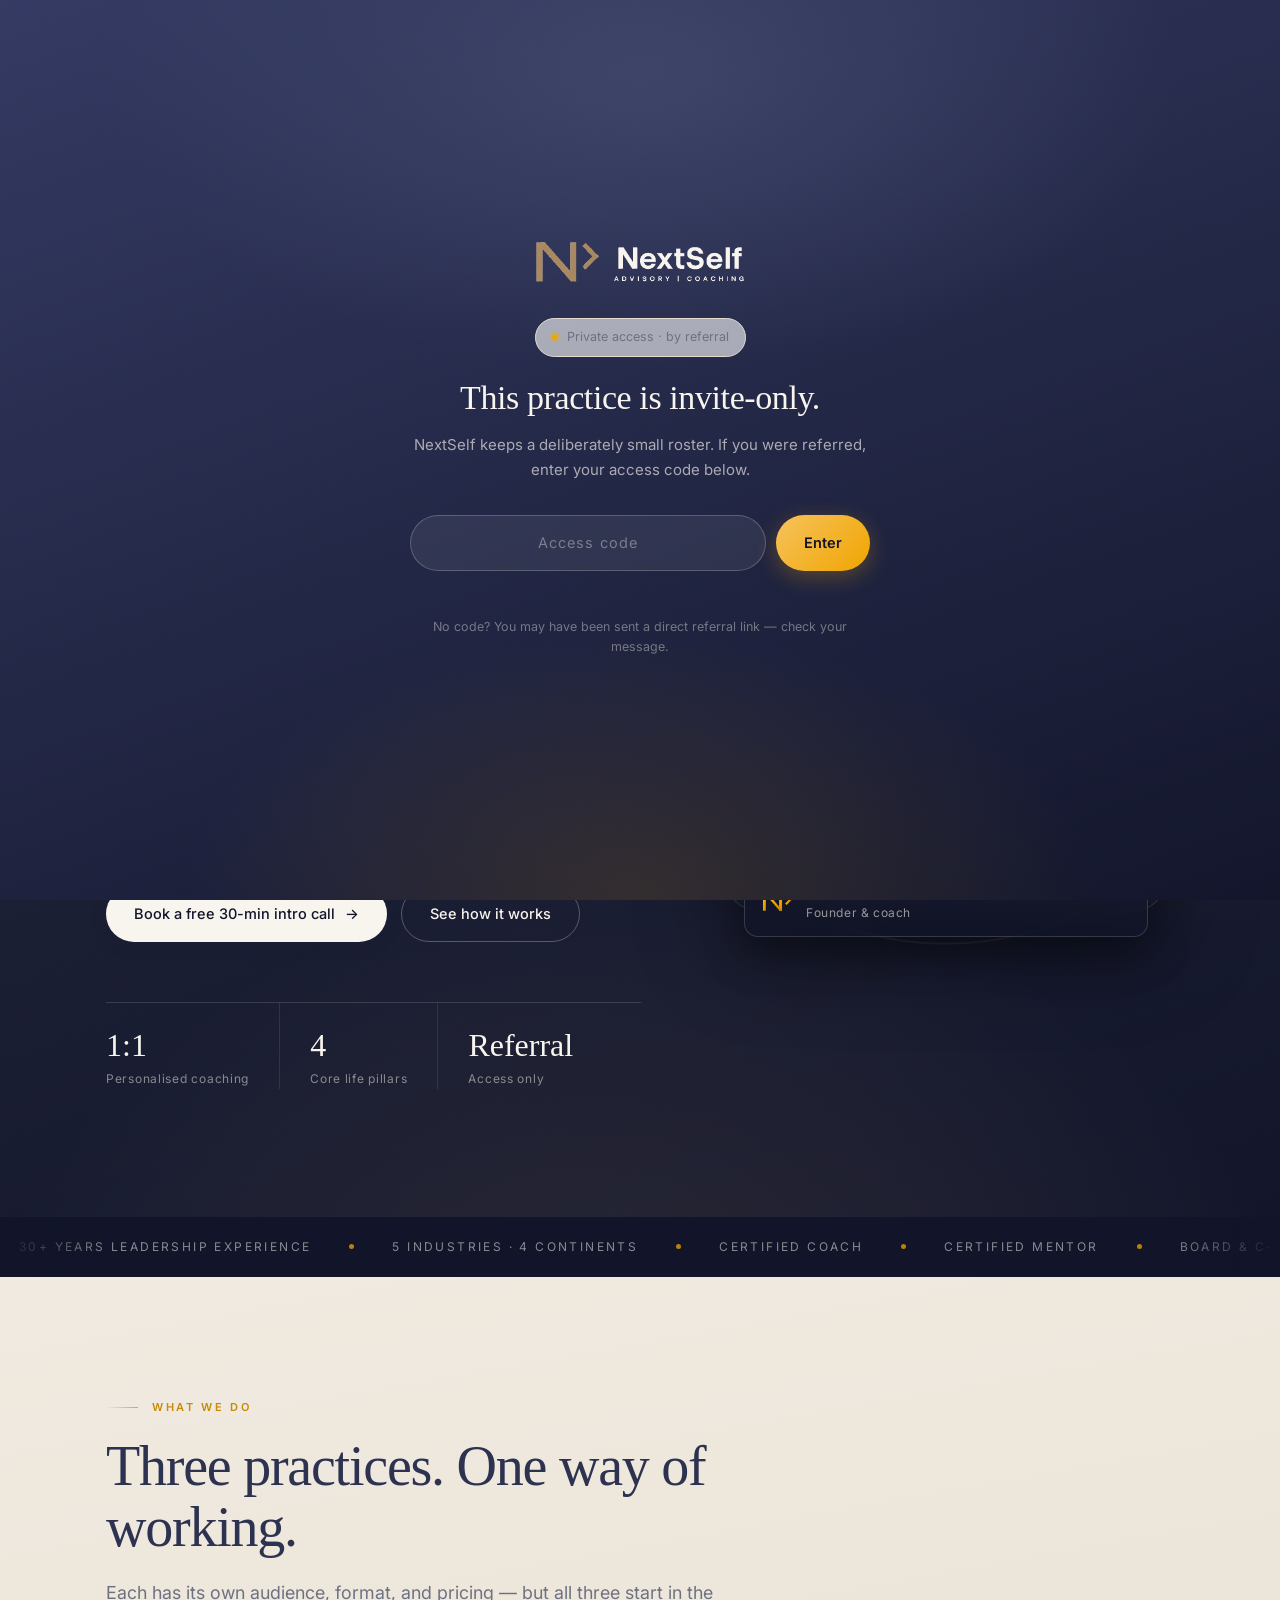
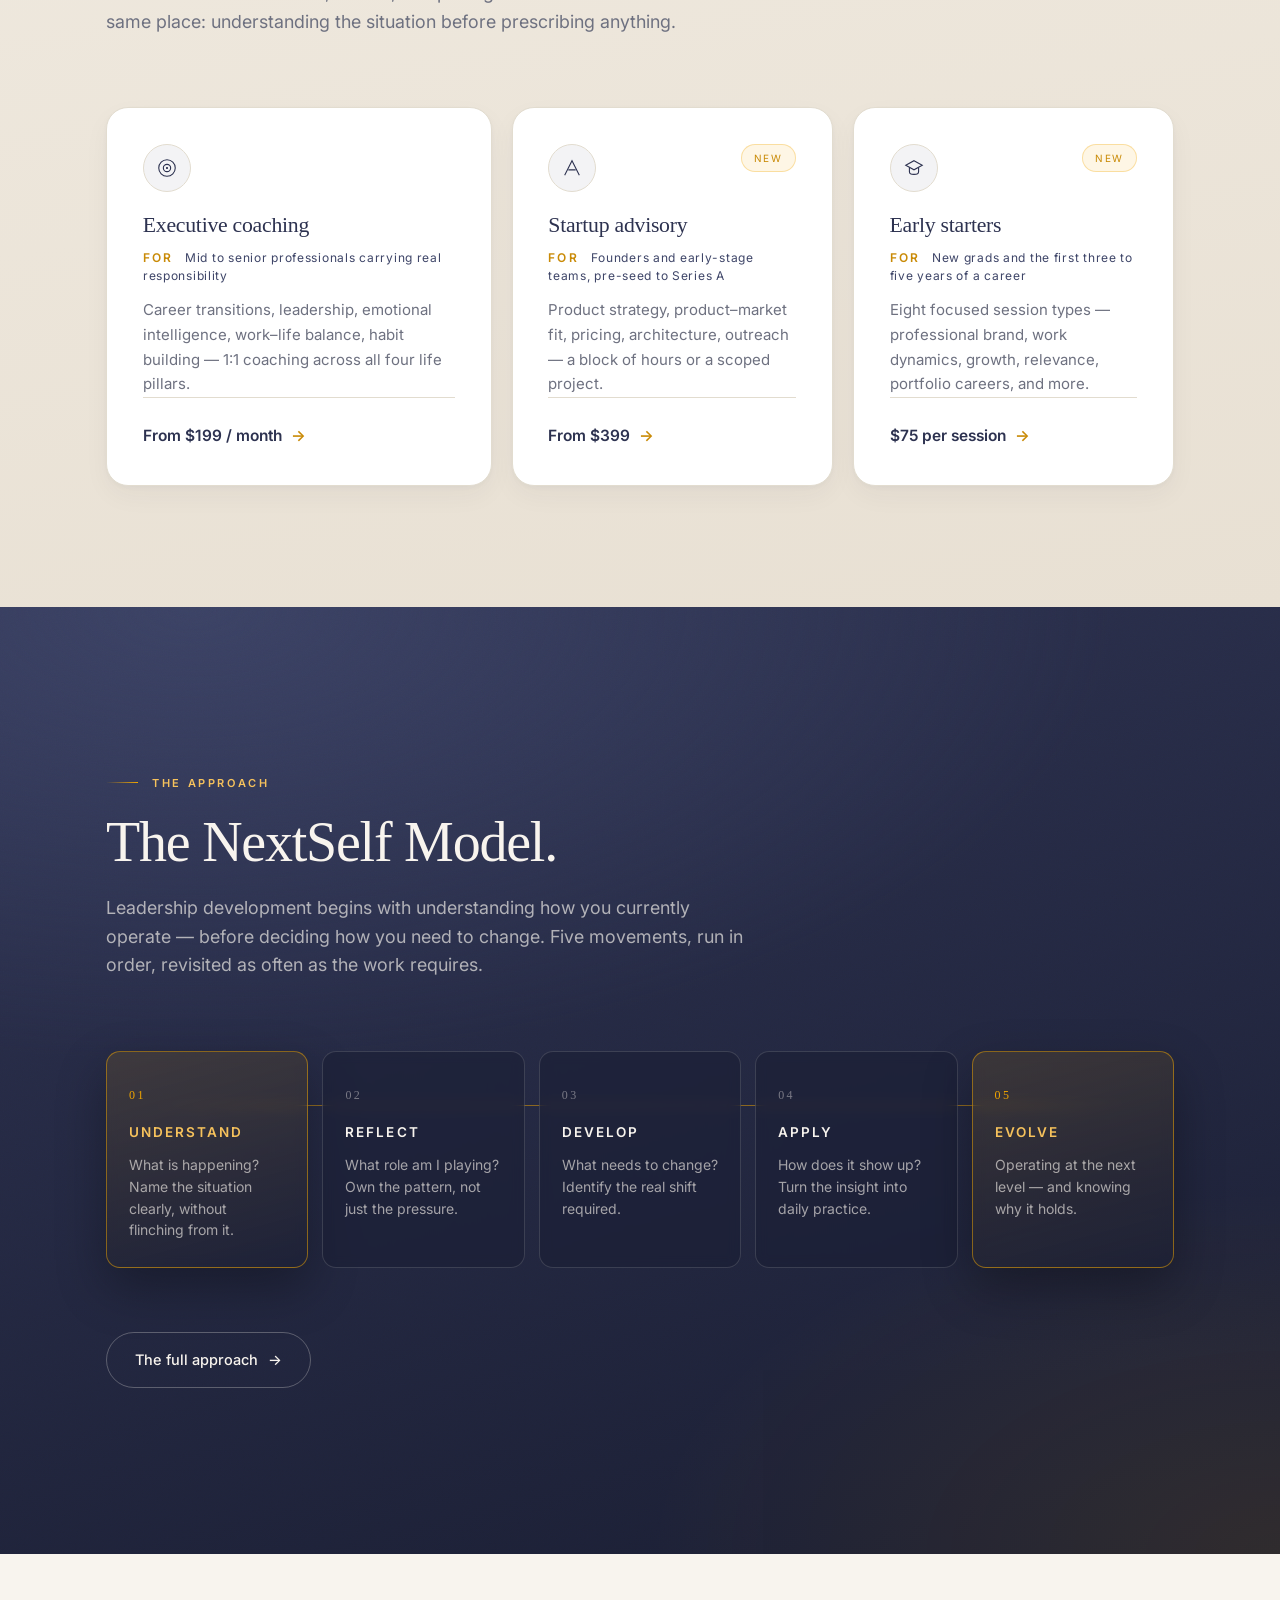
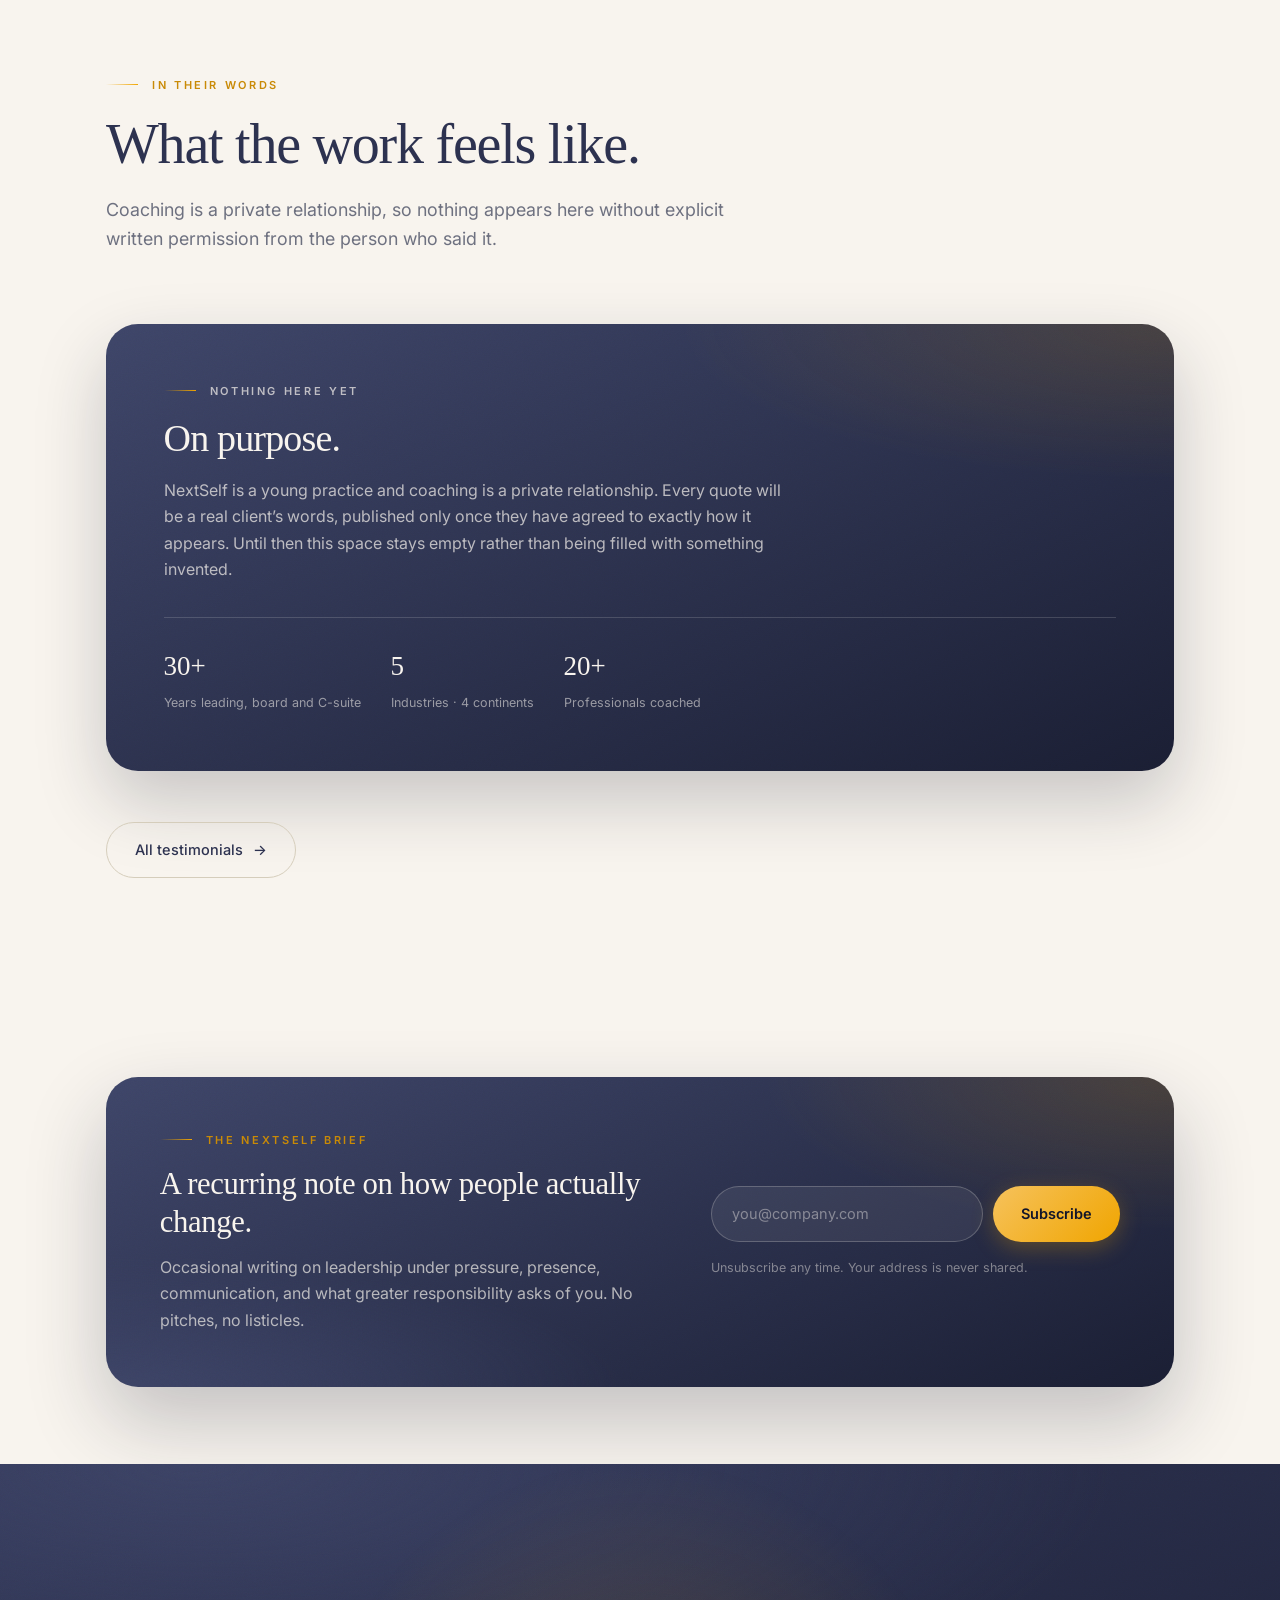
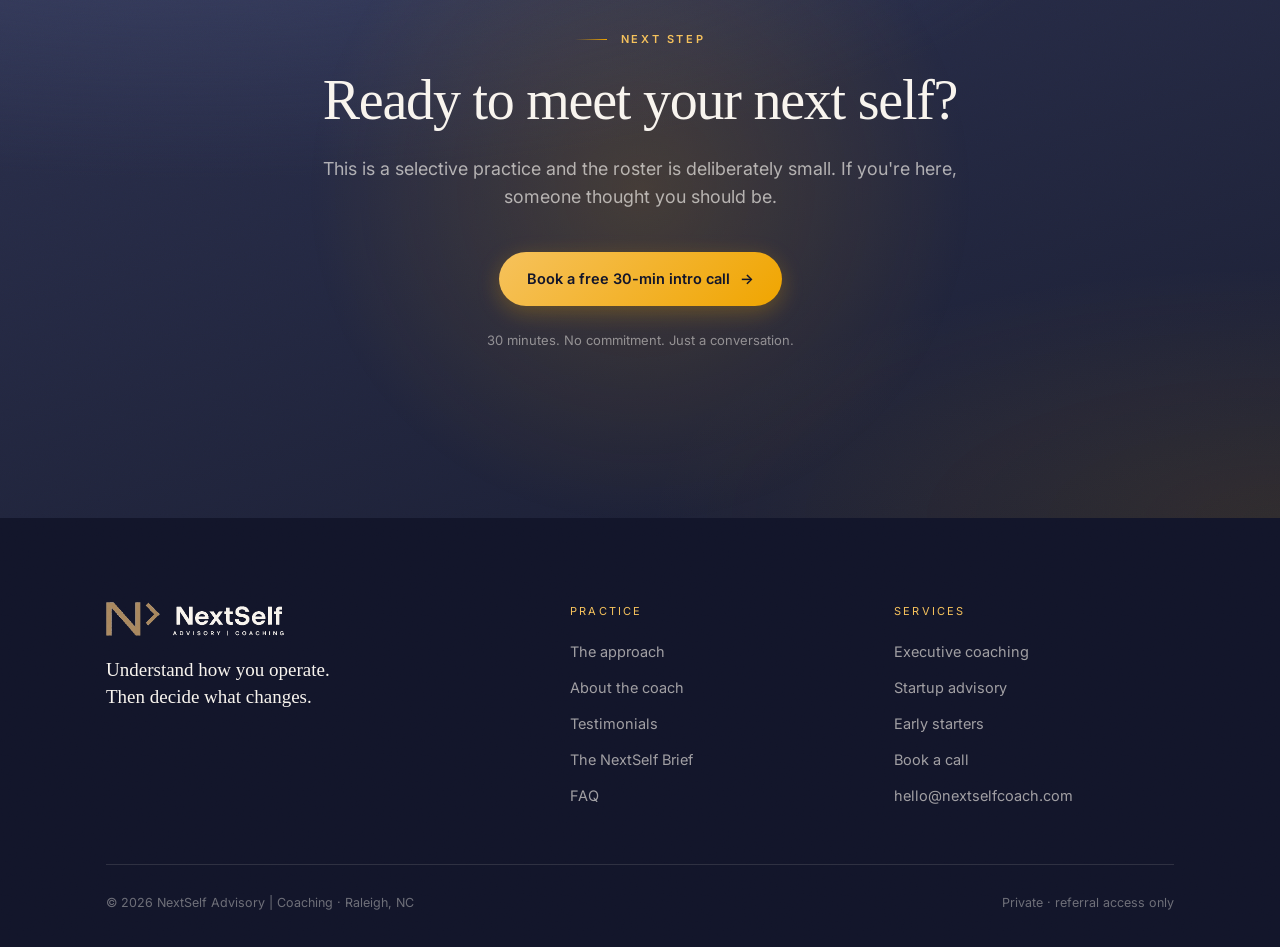
==== index.html @ 83187473 "Brighten and enlarge the N mark The mark was flat bronze at rest, which is why it read muted.  - Gol" ====
<!DOCTYPE html>
<html lang="en">
<head>
<meta charset="utf-8">
<meta name="viewport" content="width=device-width, initial-scale=1">
<title>NextSelf Advisory | Coaching — Leadership development for mid to senior professionals</title>
<meta name="description" content="NextSelf is a selective advisory and coaching practice. We help mid to senior professionals understand how they operate, navigate greater responsibility, and lead with judgement and clarity.">
<meta name="theme-color" content="#2d3250">
<link rel="icon" href="assets/img/mark.svg" type="image/svg+xml">
<link rel="alternate icon" href="assets/img/mark.png" type="image/png">
<meta property="og:title" content="NextSelf Advisory | Coaching">
<meta property="og:description" content="Understand how you operate. Then decide what changes.">
<meta property="og:type" content="website">
<meta property="og:image" content="assets/img/wordmark.png">
<link rel="preconnect" href="https://fonts.googleapis.com">
<link rel="preconnect" href="https://fonts.gstatic.com" crossorigin>
<link href="https://fonts.googleapis.com/css2?family=Inter:wght@400;500;600&display=swap" rel="stylesheet">
<script>document.documentElement.className+=" js";</script>
<link rel="stylesheet" href="assets/css/styles.css">
</head>
<body>

<!-- Positioning device, not access control. See README.md. -->
<div class="gate" data-code="nextself2026">
  <div class="gate-inner">
    <img src="assets/img/wordmark-light.png" alt="NextSelf Advisory | Coaching">
    <span class="pill"><span class="dot"></span> Private access · by referral</span>
    <h1 class="h3">This practice is invite-only.</h1>
    <p>NextSelf keeps a deliberately small roster. If you were referred, enter your access code below.</p>
    <form>
      <label for="gate-code" style="position:absolute;width:1px;height:1px;overflow:hidden;clip:rect(0 0 0 0)">Access code</label>
      <input id="gate-code" type="text" placeholder="Access code" autocomplete="off" spellcheck="false">
      <button type="submit" class="btn btn-gold">Enter</button>
    </form>
    <p class="err" role="alert"></p>
    <p class="fine">No code? You may have been sent a direct referral link — check your message.</p>
  </div>
</div>

<header class="nav">
  <div class="nav-inner">
    <a class="nav-logo" href="index.html" aria-label="NextSelf Advisory and Coaching — home">
      <svg class="nav-mark" viewBox="0 0 258 161" aria-hidden="true">
        <defs>
          <linearGradient id="navGold" x1="0" y1="0" x2="0.85" y2="1">
            <stop offset="0%" stop-color="#ffd684"/>
            <stop offset="42%" stop-color="#f5b210"/>
            <stop offset="100%" stop-color="#d98f04"/>
          </linearGradient>
        </defs>
        <g fill="url(#navGold)">
          <rect x="0" y="0" width="25" height="161"/>
          <rect x="139" y="0" width="25" height="161"/>
          <path d="M2 0 H35 L164 157 V161 H143 Z"/>
        </g>
        <path class="nm-chev" d="M197 8 L244 56.5 L197 105" fill="none" stroke="url(#navGold)"
              stroke-width="18" stroke-linecap="butt" stroke-linejoin="miter" stroke-miterlimit="10"/>
      </svg>
      <img class="logo-light" src="assets/img/wordtype-light.png" alt="">
      <img class="logo-dark" src="assets/img/wordtype.png" alt="">
    </a>
    <nav class="nav-links" aria-label="Primary">
      <a href="approach.html">Approach</a>
      <a href="#services">Services</a>
      <a href="testimonials.html">Testimonials</a>
      <a href="brief.html">The Brief</a>
      <a href="about.html">About</a>
    </nav>
    <div class="nav-cta">
      <a class="btn btn-primary" href="contact.html">Book a call</a>
    </div>
    <button class="nav-toggle" aria-label="Menu" aria-expanded="false"><span></span><span></span><span></span></button>
  </div>
</header>

<main>

<!-- ============ Hero ================================================= -->
<section class="hero">
  <div class="wrap hero-grid">
    <div class="reveal">
      <p class="eyebrow">For mid to senior professionals</p>
      <h1 class="display">Understand how you <span class="accent">operate</span>. Then decide what changes.</h1>
      <p class="lede">NextSelf is a selective coaching practice for professionals carrying real responsibility — at work, and everywhere else at the same time. The work starts with an honest read on how you currently lead, not a template.</p>
      <div class="hero-actions">
        <a class="btn btn-primary" href="contact.html">Book a free 30-min intro call <span class="arrow">→</span></a>
        <a class="btn btn-ghost" href="approach.html">See how it works</a>
      </div>
      <div class="hero-meta">
        <div><span class="k">1:1</span><span class="v">Personalised coaching</span></div>
        <div><span class="k">4</span><span class="v">Core life pillars</span></div>
        <div><span class="k">Referral</span><span class="v">Access only</span></div>
      </div>
    </div>

    <figure class="hero-figure reveal">
      <svg class="hf-halo" viewBox="0 0 400 400" fill="none" aria-hidden="true">
        <defs>
          <linearGradient id="haloFade" gradientUnits="userSpaceOnUse" x1="40" y1="120" x2="330" y2="330">
            <stop offset="0" stop-color="#f0a500" stop-opacity="0"/>
            <stop offset="0.28" stop-color="#f6c25c" stop-opacity="0.75"/>
            <stop offset="0.62" stop-color="#f0a500" stop-opacity="0.5"/>
            <stop offset="1" stop-color="#f0a500" stop-opacity="0"/>
          </linearGradient>
        </defs>
        <circle cx="200" cy="200" r="190" stroke="rgba(248,244,238,0.09)" stroke-width="1"/>
        <path d="M21.5 135 A190 190 0 1 1 295 364.5" stroke="url(#haloFade)" stroke-width="1.6" stroke-linecap="round"/>
      </svg>
      <div class="hf-frame">
        <img src="assets/img/indrasanan.jpg" alt="Indrasanan Krishnan, founder and coach at NextSelf" width="900" height="738">
      </div>
      <span class="hf-chip">30+ years at board level</span>
      <figcaption class="hf-card">
        <svg class="hf-mark" viewBox="0 0 258 161" aria-hidden="true">
          <defs><linearGradient id="nsGold" x1="0" y1="0" x2="1" y2="1">
            <stop offset="0%" stop-color="#f6c25c"/><stop offset="52%" stop-color="#f0a500"/><stop offset="100%" stop-color="#c07f05"/>
          </linearGradient></defs>
          <g fill="url(#nsGold)">
            <rect x="0" y="0" width="25" height="161"/><rect x="139" y="0" width="25" height="161"/>
            <path d="M2 0 H35 L164 157 V161 H143 Z"/>
          </g>
          <path d="M197 8 L244 56.5 L197 105" fill="none" stroke="url(#nsGold)" stroke-width="18" stroke-linecap="butt" stroke-linejoin="miter" stroke-miterlimit="10"/>
        </svg>
        <span>
          <strong>Indrasanan Krishnan</strong>
          <em>Founder &amp; coach</em>
        </span>
      </figcaption>
    </figure>
  </div>
</section>

<div class="marquee" aria-hidden="true">
  <div class="marquee-track">
    <span>30+ years leadership experience</span><span>5 industries · 4 continents</span>
    <span>Certified coach</span><span>Certified mentor</span>
    <span>Board &amp; C-suite level</span><span>Teams of 50–150</span>
    <span>30+ years leadership experience</span><span>5 industries · 4 continents</span>
    <span>Certified coach</span><span>Certified mentor</span>
    <span>Board &amp; C-suite level</span><span>Teams of 50–150</span>
  </div>
</div>

<!-- ============ Services ============================================= -->
<section class="sec sec-warm" id="services">
  <div class="wrap">
    <div class="sec-head reveal">
      <p class="eyebrow">What we do</p>
      <h2 class="h2">Three practices. One way of working.</h2>
      <p class="lede">Each has its own audience, format, and pricing — but all three start in the same place: understanding the situation before prescribing anything.</p>
    </div>

    <div class="routes">
      <article class="card route reveal">
        <svg class="icon" width="26" height="26" viewBox="0 0 24 24" fill="none" stroke="currentColor" stroke-width="1.2" aria-hidden="true">
          <circle cx="12" cy="12" r="9"/><circle cx="12" cy="12" r="4"/><circle cx="12" cy="12" r="0.6" fill="currentColor"/>
        </svg>
        <h3 class="h3">Executive coaching</h3>
        <p class="who"><b>For</b> Mid to senior professionals carrying real responsibility</p>
        <p class="body">Career transitions, leadership, emotional intelligence, work–life balance, habit building — 1:1 coaching across all four life pillars.</p>
        <div class="route-foot"><a class="link-arrow" href="coaching.html">From $199 / month <span class="arrow">→</span></a></div>
      </article>

      <article class="card route reveal">
        <span class="badge">New</span>
        <svg class="icon" width="26" height="26" viewBox="0 0 24 24" fill="none" stroke="currentColor" stroke-width="1.2" aria-hidden="true">
          <path d="M4 20 L12 4 L20 20"/><path d="M8 14 h8"/>
        </svg>
        <h3 class="h3">Startup advisory</h3>
        <p class="who"><b>For</b> Founders and early-stage teams, pre-seed to Series A</p>
        <p class="body">Product strategy, product–market fit, pricing, architecture, outreach — a block of hours or a scoped project.</p>
        <div class="route-foot"><a class="link-arrow" href="startup-advisory.html">From $399 <span class="arrow">→</span></a></div>
      </article>

      <article class="card route reveal">
        <span class="badge">New</span>
        <svg class="icon" width="26" height="26" viewBox="0 0 24 24" fill="none" stroke="currentColor" stroke-width="1.2" aria-hidden="true">
          <path d="M12 4 L21 9 L12 14 L3 9 Z"/><path d="M7 11.5 V16 c0 1.7 2.2 3 5 3 s5-1.3 5-3 v-4.5"/>
        </svg>
        <h3 class="h3">Early starters</h3>
        <p class="who"><b>For</b> New grads and the first three to five years of a career</p>
        <p class="body">Eight focused session types — professional brand, work dynamics, growth, relevance, portfolio careers, and more.</p>
        <div class="route-foot"><a class="link-arrow" href="early-starters.html">$75 per session <span class="arrow">→</span></a></div>
      </article>
    </div>
  </div>
</section>

<!-- ============ Approach preview ===================================== -->
<section class="sec-lg sec-dark">
  <div class="wrap">
    <div class="sec-head reveal">
      <p class="eyebrow">The approach</p>
      <h2 class="h2">The NextSelf Model.</h2>
      <p class="lede">Leadership development begins with understanding how you currently operate — before deciding how you need to change. Five movements, run in order, revisited as often as the work requires.</p>
    </div>

    <div class="model-flow">
      <div class="model-step is-key reveal">
        <span class="step-n">01</span><h3>Understand</h3>
        <p>What is happening? Name the situation clearly, without flinching from it.</p>
      </div>
      <div class="model-step reveal">
        <span class="step-n">02</span><h3>Reflect</h3>
        <p>What role am I playing? Own the pattern, not just the pressure.</p>
      </div>
      <div class="model-step reveal">
        <span class="step-n">03</span><h3>Develop</h3>
        <p>What needs to change? Identify the real shift required.</p>
      </div>
      <div class="model-step reveal">
        <span class="step-n">04</span><h3>Apply</h3>
        <p>How does it show up? Turn the insight into daily practice.</p>
      </div>
      <div class="model-step is-key reveal">
        <span class="step-n">05</span><h3>Evolve</h3>
        <p>Operating at the next level — and knowing why it holds.</p>
      </div>
    </div>

    <div class="hero-actions reveal" style="margin-top:clamp(44px,5vw,68px)">
      <a class="btn btn-ghost" href="approach.html">The full approach <span class="arrow">→</span></a>
    </div>
  </div>
</section>

<!-- ============ Testimonials preview ================================= -->
<section class="sec">
  <div class="wrap">
    <div class="sec-head reveal">
      <p class="eyebrow">In their words</p>
      <h2 class="h2">What the work feels like.</h2>
      <p class="lede">Coaching is a private relationship, so nothing appears here without explicit written permission from the person who said it.</p>
    </div>

    <div class="tm-empty reveal">
      <p class="eyebrow">Nothing here yet</p>
      <h2 class="h2" style="font-size:clamp(26px,3vw,38px)">On purpose.</h2>
      <p>NextSelf is a young practice and coaching is a private relationship. Every quote will be a
        real client&rsquo;s words, published only once they have agreed to exactly how it appears.
        Until then this space stays empty rather than being filled with something invented.</p>
      <div class="tm-empty-foot">
        <div><span class="k">30+</span><span class="v">Years leading, board and C-suite</span></div>
        <div><span class="k">5</span><span class="v">Industries · 4 continents</span></div>
        <div><span class="k">20+</span><span class="v">Professionals coached</span></div>
      </div>
    </div>

    <div class="hero-actions reveal" style="margin-top:clamp(36px,4vw,52px)">
      <a class="btn btn-ghost" href="testimonials.html">All testimonials <span class="arrow">→</span></a>
    </div>
  </div>
</section>

<!-- ============ The Brief ============================================ -->
<section class="sec-sm">
  <div class="wrap">
    <div class="brief-panel reveal">
      <div>
        <p class="eyebrow">The NextSelf Brief</p>
        <h2 class="h3" style="margin:16px 0 12px;font-size:clamp(24px,2.4vw,32px)">A recurring note on how people actually change.</h2>
        <p class="body">Occasional writing on leadership under pressure, presence, communication, and what greater responsibility asks of you. No pitches, no listicles.</p>
      </div>
      <div>
        <form class="brief-form" novalidate>
          <label for="brief-email" style="position:absolute;width:1px;height:1px;overflow:hidden;clip:rect(0 0 0 0)">Email address</label>
          <input id="brief-email" type="email" placeholder="you@company.com" required>
          <button type="submit" class="btn btn-gold">Subscribe</button>
        </form>
        <p class="brief-note">Unsubscribe any time. Your address is never shared.</p>
        <p class="brief-msg" role="status"></p>
      </div>
    </div>
  </div>
</section>

<!-- ============ CTA ================================================== -->
<section class="sec-lg sec-dark cta-block">
  <div class="wrap-narrow">
    <p class="eyebrow center">Next step</p>
    <h2 class="h2">Ready to meet your next self?</h2>
    <p class="lede">This is a selective practice and the roster is deliberately small. If you're here, someone thought you should be.</p>
    <div class="cta-actions">
      <a class="btn btn-gold" href="contact.html">Book a free 30-min intro call <span class="arrow">→</span></a>
    </div>
    <p class="cta-fine">30 minutes. No commitment. Just a conversation.</p>
  </div>
</section>

</main>

<footer class="footer">
  <div class="wrap">
    <div class="footer-top">
      <div>
        <div class="footer-logo"><img src="assets/img/wordmark-light.png" alt="NextSelf Advisory | Coaching"></div>
        <p class="footer-tag">Understand how you operate. Then decide what changes.</p>
      </div>
      <div>
        <h4>Practice</h4>
        <ul>
          <li><a href="approach.html">The approach</a></li>
          <li><a href="about.html">About the coach</a></li>
          <li><a href="testimonials.html">Testimonials</a></li>
          <li><a href="brief.html">The NextSelf Brief</a></li>
          <li><a href="faq.html">FAQ</a></li>
        </ul>
      </div>
      <div>
        <h4>Services</h4>
        <ul>
          <li><a href="coaching.html">Executive coaching</a></li>
          <li><a href="startup-advisory.html">Startup advisory</a></li>
          <li><a href="early-starters.html">Early starters</a></li>
          <li><a href="contact.html">Book a call</a></li>
          <li><a href="mailto:hello@nextselfcoach.com">hello@nextselfcoach.com</a></li>
        </ul>
      </div>
    </div>
    <div class="footer-bottom">
      <span>© <span data-year>2026</span> NextSelf Advisory | Coaching · Raleigh, NC</span>
      <span>Private · referral access only</span>
    </div>
  </div>
</footer>

<script src="assets/js/main.js"></script>
</body>
</html>
---- assets/css/styles.css ----
/* ==========================================================================
   NextSelf Advisory | Coaching
   Shared design system

   Palette is locked to three brand colours. Richness comes from tonal depth
   inside them — gradients, grain, glow, translucency — not from new hues.
   Display type Georgia, UI type Inter.
   ========================================================================== */

/* ---------- 1. Tokens ---------- */
:root {
  /* Warm neutrals */
  --off-white: #f8f4ee;
  --warm:      #f0eae0;
  --warm-2:    #e8e0d3;
  --paper:     #ffffff;

  /* Indigo, with real tonal range */
  --indigo:      #2d3250;
  --indigo-2:    #3e4568;
  --indigo-3:    #232847;
  --indigo-deep: #1a1e33;
  --indigo-ink:  #12152a;

  --muted:     #6e7180;
  --muted-2:   #8b8e9c;
  --line:      #e2dccf;
  --line-2:    #d5cdbb;
  --line-dark: rgba(248, 244, 238, 0.14);

  /* Gold — rationed, but used with conviction where it appears */
  --gold:      #f0a500;
  --gold-soft: #f6c25c;
  --gold-deep: #c98a06;
  --bronze:    #ab8a61;

  --serif: Georgia, "Times New Roman", "Nimbus Roman", serif;
  --sans:  "Inter", -apple-system, BlinkMacSystemFont, "Segoe UI", Helvetica, Arial, sans-serif;

  --wrap:   1180px;
  --narrow: 860px;
  --gutter: clamp(20px, 5vw, 56px);

  --r-sm: 8px;
  --r-md: 14px;
  --r-lg: 22px;
  --r-xl: 32px;
  --r-pill: 999px;

  --ease: cubic-bezier(0.22, 0.61, 0.36, 1);
  --ease-out: cubic-bezier(0.16, 1, 0.3, 1);

  /* Film grain. Kills the flat-digital look on dark ground. */
  --grain: url("data:image/svg+xml,%3Csvg xmlns='http://www.w3.org/2000/svg' width='140' height='140'%3E%3Cfilter id='n'%3E%3CfeTurbulence type='fractalNoise' baseFrequency='0.85' numOctaves='3' stitchTiles='stitch'/%3E%3C/filter%3E%3Crect width='100%25' height='100%25' filter='url(%23n)' opacity='0.42'/%3E%3C/svg%3E");
}

/* ---------- 2. Reset ---------- */
*, *::before, *::after { box-sizing: border-box; }
html {
  -webkit-text-size-adjust: 100%;
  scroll-behavior: smooth;
  /* `clip`, not `hidden`: hidden on html/body creates a scroll container, which
     zeroes window.scrollY and breaks both the sticky nav and position:sticky. */
  overflow-x: clip;
}
body {
  margin: 0;
  background: var(--off-white);
  color: var(--indigo);
  font-family: var(--sans);
  font-size: 16px;
  line-height: 1.65;
  -webkit-font-smoothing: antialiased;
  -moz-osx-font-smoothing: grayscale;
}
img, svg { max-width: 100%; display: block; }
a { color: inherit; text-decoration: none; }
button { font: inherit; color: inherit; background: none; border: 0; cursor: pointer; }
h1, h2, h3, h4 { margin: 0; font-weight: 400; }
p { margin: 0; }
ul { margin: 0; padding: 0; list-style: none; }
:focus-visible { outline: 2px solid var(--gold); outline-offset: 3px; border-radius: 2px; }
::selection { background: var(--gold); color: var(--indigo-ink); }

/* ---------- 3. Typography ---------- */
.display {
  font-family: var(--serif);
  font-size: clamp(44px, 7vw, 88px);
  line-height: 1.02;
  letter-spacing: -0.028em;
}
.h2 {
  font-family: var(--serif);
  font-size: clamp(32px, 4.4vw, 56px);
  line-height: 1.08;
  letter-spacing: -0.022em;
}
.h3 {
  font-family: var(--serif);
  font-size: clamp(21px, 1.7vw, 26px);
  line-height: 1.26;
  letter-spacing: -0.012em;
}
/* One word set in gold italic — the whole headline lifts off the page. */
.accent { font-style: italic; color: var(--gold); }
.sec-dark .accent { color: var(--gold-soft); }

.eyebrow {
  font-size: 11px;
  font-weight: 600;
  letter-spacing: 0.24em;
  text-transform: uppercase;
  color: var(--gold-deep);
  display: flex;
  align-items: center;
  gap: 14px;
}
.eyebrow::before {
  content: "";
  width: 32px;
  height: 1px;
  background: linear-gradient(90deg, transparent, var(--gold));
  flex: none;
}
.sec-dark .eyebrow { color: var(--gold-soft); }
.eyebrow.center { justify-content: center; }

.lede {
  font-size: clamp(17px, 1.4vw, 19.5px);
  line-height: 1.6;
  color: var(--muted);
  max-width: 58ch;
}
.body    { color: var(--muted); max-width: 68ch; }
.measure { max-width: 68ch; }

/* ---------- 4. Layout ---------- */
.wrap        { max-width: var(--wrap);   margin-inline: auto; padding-inline: var(--gutter); }
.wrap-narrow { max-width: var(--narrow); margin-inline: auto; padding-inline: var(--gutter); }

.sec    { padding-block: clamp(76px, 9.5vw, 136px); position: relative; }
.sec-lg { padding-block: clamp(100px, 13vw, 184px); position: relative; }
.sec-sm { padding-block: clamp(56px, 6vw, 92px); position: relative; }

.sec-warm  { background: linear-gradient(170deg, var(--warm) 0%, var(--warm-2) 100%); }
.sec-paper { background: var(--paper); }

/* Dark ground: layered gradient + grain, so it reads like ink rather than #333 */
.sec-dark {
  background: var(--indigo);
  background-image:
    radial-gradient(120% 80% at 15% 0%,  rgba(62, 69, 104, 0.85) 0%, transparent 60%),
    radial-gradient(90% 70% at 100% 100%, rgba(240, 165, 0, 0.10) 0%, transparent 55%),
    linear-gradient(165deg, var(--indigo) 0%, var(--indigo-deep) 100%);
  color: var(--off-white);
  position: relative;
  overflow: hidden;
}
.sec-dark::before {
  content: "";
  position: absolute;
  inset: 0;
  background-image: var(--grain);
  opacity: 0.16;
  mix-blend-mode: overlay;
  pointer-events: none;
}
.sec-dark > * { position: relative; z-index: 1; }
.sec-dark .lede, .sec-dark .body { color: rgba(248, 244, 238, 0.66); }

.sec-head { max-width: 740px; margin-bottom: clamp(44px, 5.5vw, 72px); }
.sec-head .h2 { margin-top: 20px; }
.sec-head .lede { margin-top: 22px; }

.rule { height: 1px; background: var(--line); border: 0; margin: 0; }

/* ---------- 5. Buttons ---------- */
.btn {
  display: inline-flex;
  align-items: center;
  gap: 10px;
  padding: 15px 28px;
  border-radius: var(--r-pill);
  font-size: 14.5px;
  font-weight: 500;
  position: relative;
  transition: transform 0.32s var(--ease-out), background-color 0.3s var(--ease),
              color 0.3s var(--ease), border-color 0.3s var(--ease), box-shadow 0.32s var(--ease);
}
.btn .arrow { transition: transform 0.32s var(--ease-out); }
.btn:hover .arrow { transform: translateX(5px); }

.btn-primary {
  background: var(--indigo);
  color: var(--off-white);
  box-shadow: 0 4px 16px rgba(26, 30, 51, 0.16);
}
.btn-primary:hover {
  background: var(--indigo-ink);
  transform: translateY(-2px);
  box-shadow: 0 14px 34px rgba(26, 30, 51, 0.26);
}

.btn-ghost { background: transparent; color: var(--indigo); border: 1px solid var(--line-2); }
.btn-ghost:hover { border-color: var(--indigo); transform: translateY(-2px); }

/* Gold marks the moments the brief says matter. Nowhere else. */
.btn-gold {
  background: linear-gradient(135deg, var(--gold-soft), var(--gold));
  color: var(--indigo-ink);
  font-weight: 600;
  box-shadow: 0 6px 22px rgba(240, 165, 0, 0.28);
}
.btn-gold:hover {
  transform: translateY(-2px);
  box-shadow: 0 16px 40px rgba(240, 165, 0, 0.4);
}

.sec-dark .btn-ghost { color: var(--off-white); border-color: rgba(248, 244, 238, 0.28); }
.sec-dark .btn-ghost:hover { border-color: var(--off-white); background: rgba(255, 255, 255, 0.05); }
.hero .btn-ghost { color: var(--off-white); border-color: rgba(248, 244, 238, 0.28); }
.hero .btn-ghost:hover { border-color: var(--off-white); background: rgba(255, 255, 255, 0.05); }
/* Indigo-on-indigo disappears. The hero CTA inverts instead — and gold stays
   held back for the closing CTA, where it still lands. */
.hero .btn-primary { background: var(--off-white); color: var(--indigo-ink); }
.hero .btn-primary:hover { background: #fff; box-shadow: 0 16px 40px rgba(0, 0, 0, 0.32); }

.link-arrow {
  display: inline-flex;
  align-items: center;
  gap: 9px;
  font-size: 14px;
  font-weight: 500;
  color: var(--indigo);
  padding-bottom: 4px;
  position: relative;
}
.link-arrow::after {
  content: "";
  position: absolute;
  left: 0; bottom: 0;
  width: 100%; height: 1px;
  background: var(--line-2);
  transition: background-color 0.3s var(--ease), transform 0.4s var(--ease-out);
  transform-origin: left;
}
.link-arrow:hover::after { background: var(--gold); }
.link-arrow:hover .arrow { transform: translateX(5px); }
.link-arrow .arrow { transition: transform 0.32s var(--ease-out); }

/* ---------- 6. Pills, tags, numerals ---------- */
.pill {
  display: inline-flex;
  align-items: center;
  gap: 9px;
  padding: 8px 16px;
  border-radius: var(--r-pill);
  border: 1px solid var(--line);
  font-size: 12.5px;
  color: var(--muted);
  background: rgba(255, 255, 255, 0.6);
}
.pill .dot {
  width: 6px; height: 6px;
  border-radius: 50%;
  background: var(--gold);
  flex: none;
  box-shadow: 0 0 0 3px rgba(240, 165, 0, 0.2);
  animation: pulse 2.8s var(--ease) infinite;
}
@keyframes pulse {
  0%, 100% { box-shadow: 0 0 0 3px rgba(240, 165, 0, 0.2); }
  50%      { box-shadow: 0 0 0 6px rgba(240, 165, 0, 0.05); }
}
.sec-dark .pill, .hero .pill {
  border-color: rgba(248, 244, 238, 0.2);
  color: rgba(248, 244, 238, 0.8);
  background: rgba(255, 255, 255, 0.06);
  backdrop-filter: blur(8px);
}

.tag {
  display: inline-block;
  padding: 7px 14px;
  border-radius: var(--r-pill);
  background: rgba(45, 50, 80, 0.06);
  font-size: 12.5px;
  color: var(--indigo-2);
}
.sec-dark .tag { background: rgba(255, 255, 255, 0.08); color: rgba(248, 244, 238, 0.85); }

.num {
  font-family: var(--serif);
  font-size: 13px;
  letter-spacing: 0.18em;
  color: var(--gold-deep);
}
.sec-dark .num { color: var(--gold-soft); }

/* Oversized ghost numeral — editorial weight without adding ink. */
.ghost-num {
  font-family: var(--serif);
  font-size: clamp(64px, 7vw, 104px);
  line-height: 0.8;
  color: transparent;
  -webkit-text-stroke: 1px var(--line-2);
  letter-spacing: -0.03em;
  transition: -webkit-text-stroke-color 0.45s var(--ease), color 0.45s var(--ease);
}

/* ---------- 7. Navigation ---------- */
.nav {
  position: fixed;
  top: 0; left: 0; right: 0;
  z-index: 60;
  transition: background-color 0.4s var(--ease), border-color 0.4s var(--ease),
              backdrop-filter 0.4s var(--ease), padding 0.4s var(--ease);
  border-bottom: 1px solid transparent;
}
.nav-inner {
  max-width: var(--wrap);
  margin-inline: auto;
  padding: 20px var(--gutter);
  display: flex;
  align-items: center;
  gap: 28px;
  transition: padding 0.4s var(--ease);
}
.nav-logo img { height: 30px; width: auto; transition: opacity 0.3s var(--ease); }
/* Over the dark hero the light lockup shows; once stuck, the dark one. */
.nav-logo .logo-dark { display: none; }
.nav.is-stuck {
  background: rgba(248, 244, 238, 0.88);
  backdrop-filter: blur(16px);
  -webkit-backdrop-filter: blur(16px);
  border-bottom-color: var(--line);
}
.nav.is-stuck .nav-inner { padding-block: 13px; }
.nav.is-stuck .nav-logo .logo-light { display: none; }
.nav.is-stuck .nav-logo .logo-dark  { display: block; }

.nav-links {
  display: flex;
  gap: 30px;
  margin-left: auto;
  font-size: 14.5px;
}
.nav-links a {
  color: rgba(248, 244, 238, 0.78);
  position: relative;
  padding-block: 5px;
  transition: color 0.3s var(--ease);
}
.nav-links a:hover { color: var(--off-white); }
.nav.is-stuck .nav-links a { color: var(--indigo-2); }
.nav.is-stuck .nav-links a:hover { color: var(--indigo); }
.nav-links a::after {
  content: "";
  position: absolute;
  left: 0; bottom: 0;
  width: 100%; height: 1px;
  background: var(--gold);
  transform: scaleX(0);
  transform-origin: left;
  transition: transform 0.34s var(--ease-out);
}
.nav-links a:hover::after { transform: scaleX(1); }

.nav-cta { display: flex; align-items: center; gap: 14px; }
.nav-cta .btn { padding: 11px 22px; font-size: 13.5px; }
.nav .btn-primary { background: var(--off-white); color: var(--indigo-ink); }
.nav .btn-primary:hover { background: #fff; }
.nav.is-stuck .btn-primary { background: var(--indigo); color: var(--off-white); }
.nav.is-stuck .btn-primary:hover { background: var(--indigo-ink); }

.nav-toggle { display: none; width: 26px; height: 18px; position: relative; margin-left: auto; }
.nav-toggle span {
  position: absolute; left: 0;
  width: 100%; height: 1.5px;
  background: var(--off-white);
  transition: transform 0.34s var(--ease-out), opacity 0.2s var(--ease), background-color 0.3s var(--ease);
}
.nav.is-stuck .nav-toggle span { background: var(--indigo); }
.nav-toggle span:nth-child(1) { top: 0; }
.nav-toggle span:nth-child(2) { top: 8px; }
.nav-toggle span:nth-child(3) { top: 16px; }
.nav-toggle[aria-expanded="true"] span:nth-child(1) { transform: translateY(8px) rotate(45deg); }
.nav-toggle[aria-expanded="true"] span:nth-child(2) { opacity: 0; }
.nav-toggle[aria-expanded="true"] span:nth-child(3) { transform: translateY(-8px) rotate(-45deg); }

/* ---------- 8. Hero (dark) ---------- */
.hero {
  position: relative;
  overflow: hidden;
  background: var(--indigo-deep);
  background-image:
    radial-gradient(100% 70% at 12% 8%,   rgba(62, 69, 104, 0.9) 0%, transparent 58%),
    radial-gradient(70% 60% at 88% 42%,   rgba(240, 165, 0, 0.16) 0%, transparent 58%),
    radial-gradient(90% 80% at 50% 120%,  rgba(171, 138, 97, 0.16) 0%, transparent 60%),
    linear-gradient(160deg, #333961 0%, var(--indigo-deep) 55%, var(--indigo-ink) 100%);
  color: var(--off-white);
  padding-block: clamp(140px, 17vw, 210px) clamp(80px, 10vw, 130px);
}
.hero::after {
  content: "";
  position: absolute;
  inset: 0;
  background-image: var(--grain);
  opacity: 0.2;
  mix-blend-mode: overlay;
  pointer-events: none;
}
.hero > * { position: relative; z-index: 1; }
.hero .lede { color: rgba(248, 244, 238, 0.7); max-width: 50ch; }

.hero-grid {
  display: grid;
  grid-template-columns: 1.08fr 0.92fr;
  gap: clamp(40px, 6vw, 80px);
  align-items: center;
}
.hero h1 { margin: 26px 0 28px; max-width: 14ch; }
.hero-actions { display: flex; flex-wrap: wrap; gap: 14px; margin-top: 40px; }

.hero-meta {
  display: flex;
  flex-wrap: wrap;
  gap: 0;
  margin-top: 60px;
  padding-top: 0;
  border-top: 1px solid rgba(248, 244, 238, 0.14);
}
.hero-meta div {
  min-width: 120px;
  padding: 26px 30px 0 0;
  margin-right: 30px;
  border-right: 1px solid rgba(248, 244, 238, 0.1);
}
.hero-meta div:last-child { border-right: 0; margin-right: 0; }
.hero-meta .k {
  font-family: var(--serif);
  font-size: 32px;
  line-height: 1.05;
  display: block;
  color: var(--off-white);
}
.hero-meta .v {
  font-size: 12px;
  color: rgba(248, 244, 238, 0.5);
  letter-spacing: 0.06em;
  margin-top: 7px;
  display: block;
}
/* On light ground (the coach column) the same block flips tone. */
.sec-warm .hero-meta, .sec .hero-meta { border-top-color: var(--line); }
.sec-warm .hero-meta div, .sec .hero-meta div { border-right-color: var(--line); }
.sec-warm .hero-meta .k, .sec .hero-meta .k { color: var(--indigo); }
.sec-warm .hero-meta .v, .sec .hero-meta .v { color: var(--muted); }

/* Hero art — layered arcs, a lit core, floating chips */
.hero-art { position: relative; aspect-ratio: 1 / 1; }
.hero-art .ring {
  position: absolute;
  border-radius: 50%;
  border: 1px solid rgba(248, 244, 238, 0.13);
}
.hero-art .ring-1 { inset: 0; }
.hero-art .ring-2 {
  inset: 12%;
  border-color: rgba(240, 165, 0, 0.3);
  border-style: dashed;
  animation: spin 64s linear infinite;
}
@keyframes spin { to { transform: rotate(360deg); } }
.hero-art .glow {
  position: absolute;
  inset: 16%;
  border-radius: 50%;
  background: radial-gradient(circle at 34% 28%, rgba(240, 165, 0, 0.3), transparent 62%);
  filter: blur(26px);
}
.hero-art .core {
  position: absolute;
  inset: 25%;
  border-radius: 50%;
  background:
    radial-gradient(circle at 32% 26%, rgba(255, 255, 255, 0.14), transparent 55%),
    linear-gradient(150deg, var(--indigo-2), var(--indigo-ink));
  border: 1px solid rgba(248, 244, 238, 0.16);
  box-shadow: 0 40px 90px rgba(0, 0, 0, 0.42), inset 0 1px 0 rgba(255, 255, 255, 0.1);
  display: grid;
  place-items: center;
  padding: 20%;
}
.hero-art .core img { width: 100%; opacity: 0.96; }
.hero-art .orbit {
  position: absolute;
  padding: 9px 17px;
  border-radius: var(--r-pill);
  background: rgba(248, 244, 238, 0.09);
  border: 1px solid rgba(248, 244, 238, 0.18);
  backdrop-filter: blur(10px);
  -webkit-backdrop-filter: blur(10px);
  font-size: 12.5px;
  letter-spacing: 0.04em;
  color: rgba(248, 244, 238, 0.9);
  white-space: nowrap;
  box-shadow: 0 10px 30px rgba(0, 0, 0, 0.25);
  animation: float 7s var(--ease) infinite;
}
.hero-art .orbit-1 { top: 3%;   left: -4%;  animation-delay: 0s; }
.hero-art .orbit-2 { top: 46%;  right: -8%; animation-delay: 1.6s; }
.hero-art .orbit-3 { bottom: 5%; left: 4%;  animation-delay: 3.2s; }
@keyframes float {
  0%, 100% { transform: translateY(0); }
  50%      { transform: translateY(-9px); }
}

/* ---------- 9. Marquee ---------- */
.marquee {
  background: var(--indigo-ink);
  overflow: hidden;
  padding-block: 20px;
  position: relative;
}
.marquee::before, .marquee::after {
  content: "";
  position: absolute;
  top: 0; bottom: 0;
  width: 110px;
  z-index: 2;
  pointer-events: none;
}
.marquee::before { left: 0;  background: linear-gradient(90deg,  var(--indigo-ink), transparent); }
.marquee::after  { right: 0; background: linear-gradient(270deg, var(--indigo-ink), transparent); }
.marquee-track { display: flex; width: max-content; animation: slide 46s linear infinite; }
.marquee:hover .marquee-track { animation-play-state: paused; }
.marquee-track span {
  display: inline-flex;
  align-items: center;
  gap: 38px;
  padding-inline: 19px;
  font-size: 12px;
  letter-spacing: 0.2em;
  text-transform: uppercase;
  color: rgba(248, 244, 238, 0.52);
  white-space: nowrap;
}
.marquee-track span::after {
  content: "";
  width: 5px; height: 5px;
  border-radius: 50%;
  background: var(--gold);
  opacity: 0.75;
}
@keyframes slide { to { transform: translateX(-50%); } }

/* ---------- 10. Cards ---------- */
.card {
  background: var(--paper);
  border: 1px solid var(--line);
  border-radius: var(--r-lg);
  padding: clamp(28px, 2.8vw, 40px);
  position: relative;
  overflow: hidden;
  transition: transform 0.42s var(--ease-out), border-color 0.42s var(--ease),
              box-shadow 0.42s var(--ease-out);
}
/* Gold hairline wipes across the top edge on hover. */
.card::before {
  content: "";
  position: absolute;
  top: 0; left: 0; right: 0;
  height: 2px;
  background: linear-gradient(90deg, var(--gold), var(--gold-soft));
  transform: scaleX(0);
  transform-origin: left;
  transition: transform 0.5s var(--ease-out);
}
.card:hover::before { transform: scaleX(1); }
.card:hover {
  transform: translateY(-4px);
  border-color: var(--line-2);
  box-shadow: 0 26px 60px rgba(45, 50, 80, 0.1);
}
.card:hover .ghost-num { -webkit-text-stroke-color: var(--gold); }
.card .h3 { margin: 18px 0 12px; }
.card .body { font-size: 15px; }
.sec-paper .card { background: var(--off-white); border-color: var(--line); }
.sec-warm .card  { background: rgba(255, 255, 255, 0.72); }

.routes { display: grid; grid-template-columns: 1.2fr 1fr 1fr; gap: 20px; }
.route { display: flex; flex-direction: column; min-height: 320px; }
.route .route-foot { margin-top: auto; padding-top: 28px; }
.route .badge {
  align-self: flex-start;
  font-size: 10px;
  letter-spacing: 0.18em;
  text-transform: uppercase;
  color: var(--gold-deep);
  background: rgba(240, 165, 0, 0.1);
  border: 1px solid rgba(240, 165, 0, 0.3);
  border-radius: var(--r-pill);
  padding: 5px 12px;
  margin-bottom: 18px;
}
.route .icon { color: var(--indigo-2); opacity: 0.85; }

/* Fit list + counter-panel */
.fit-grid { display: grid; grid-template-columns: 1.32fr 1fr; gap: clamp(28px, 4vw, 60px); align-items: start; }
.fit-list li { padding: 28px 0; border-bottom: 1px solid var(--line); transition: padding-left 0.4s var(--ease-out); }
.fit-list li:first-child { padding-top: 0; }
.fit-list li:last-child { border-bottom: 0; }
.fit-list li:hover { padding-left: 12px; }
.fit-list .h3 { margin-bottom: 11px; }

.fit-not {
  background: var(--indigo);
  background-image:
    radial-gradient(90% 60% at 100% 0%, rgba(240, 165, 0, 0.13) 0%, transparent 58%),
    linear-gradient(160deg, var(--indigo-2) 0%, var(--indigo-deep) 100%);
  color: var(--off-white);
  border-radius: var(--r-xl);
  padding: clamp(30px, 3.2vw, 44px);
  position: sticky;
  top: 108px;
  overflow: hidden;
  box-shadow: 0 30px 70px rgba(26, 30, 51, 0.22);
}
.fit-not::before {
  content: "";
  position: absolute; inset: 0;
  background-image: var(--grain);
  opacity: 0.16; mix-blend-mode: overlay; pointer-events: none;
}
.fit-not > * { position: relative; z-index: 1; }
.fit-not h3 { font-family: var(--serif); font-size: 23px; margin-bottom: 24px; }
.fit-not li {
  font-size: 14.5px;
  line-height: 1.6;
  color: rgba(248, 244, 238, 0.72);
  padding-left: 26px;
  position: relative;
  margin-bottom: 19px;
}
.fit-not li:last-child { margin-bottom: 0; }
.fit-not li::before {
  content: "";
  position: absolute;
  left: 0; top: 10px;
  width: 12px; height: 1px;
  background: var(--gold);
}

/* ---------- 11. The NextSelf Model ---------- */
.model-flow {
  display: grid;
  grid-template-columns: repeat(5, 1fr);
  gap: 14px;
  margin-top: clamp(44px, 5.5vw, 72px);
  position: relative;
}
/* The connecting spine the five movements sit on. */
.model-flow::before {
  content: "";
  position: absolute;
  top: 54px; left: 4%; right: 4%;
  height: 1px;
  background: linear-gradient(90deg, transparent, rgba(240,165,0,0.5) 12%, rgba(240,165,0,0.5) 88%, transparent);
  z-index: 0;
}
.model-step {
  border: 1px solid rgba(248, 244, 238, 0.14);
  border-radius: var(--r-md);
  padding: 28px 22px 26px;
  position: relative;
  z-index: 1;
  background: rgba(26, 30, 51, 0.55);
  backdrop-filter: blur(6px);
  transition: border-color 0.42s var(--ease), background-color 0.42s var(--ease),
              transform 0.42s var(--ease-out);
}
.model-step:hover { border-color: rgba(240, 165, 0, 0.55); transform: translateY(-4px); }
.model-step .step-n {
  font-family: var(--serif);
  font-size: 12px;
  letter-spacing: 0.2em;
  color: rgba(248, 244, 238, 0.42);
}
.model-step h3 {
  font-size: 13.5px;
  font-weight: 600;
  letter-spacing: 0.15em;
  text-transform: uppercase;
  margin: 15px 0 11px;
  font-family: var(--sans);
}
.model-step p { font-size: 14px; line-height: 1.55; color: rgba(248, 244, 238, 0.62); }
/* The two moments the brief marks in gold: the hinge and the outcome. */
.model-step.is-key {
  border-color: rgba(240, 165, 0, 0.5);
  background: linear-gradient(165deg, rgba(240, 165, 0, 0.12), rgba(26, 30, 51, 0.6));
  box-shadow: 0 20px 50px rgba(0, 0, 0, 0.3);
}
.model-step.is-key h3 { color: var(--gold-soft); }
.model-step.is-key .step-n { color: var(--gold); }

/* ---------- 12. Pillars ---------- */
.pillars-layout { display: grid; grid-template-columns: 0.78fr 1.22fr; gap: clamp(32px, 5vw, 80px); align-items: start; }
.pillars-sticky { position: sticky; top: 112px; }
.pillar {
  padding: clamp(28px, 3.2vw, 42px) 0;
  border-top: 1px solid var(--line);
  display: grid;
  grid-template-columns: 116px 1fr;
  gap: 26px;
  align-items: start;
  transition: border-color 0.4s var(--ease);
}
.pillar:last-child { border-bottom: 1px solid var(--line); }
.pillar:hover { border-top-color: var(--gold); }
.pillar:hover .ghost-num { -webkit-text-stroke-color: var(--gold); }
.pillar .h3 { margin-bottom: 11px; }

/* ---------- 13. Coach ---------- */
.coach-layout { display: grid; grid-template-columns: 0.76fr 1.24fr; gap: clamp(36px, 5vw, 80px); align-items: start; }
.coach-aside { position: sticky; top: 112px; }
.coach-portrait {
  border-radius: var(--r-xl);
  background: var(--indigo);
  background-image:
    radial-gradient(85% 60% at 25% 12%, rgba(62, 69, 104, 0.9) 0%, transparent 60%),
    radial-gradient(70% 60% at 90% 95%, rgba(240, 165, 0, 0.16) 0%, transparent 60%),
    linear-gradient(160deg, var(--indigo-2), var(--indigo-ink));
  aspect-ratio: 3 / 3.6;
  display: grid;
  place-items: center;
  padding: 16%;
  position: relative;
  overflow: hidden;
  box-shadow: 0 34px 80px rgba(26, 30, 51, 0.26);
}
.coach-portrait::before {
  content: "";
  position: absolute; inset: 0;
  background-image: var(--grain);
  opacity: 0.18; mix-blend-mode: overlay;
}
.coach-portrait::after {
  content: "";
  position: absolute;
  width: 300px; height: 300px;
  border: 1px solid rgba(240, 165, 0, 0.2);
  border-radius: 50%;
  right: -100px; bottom: -110px;
}
.coach-portrait img { width: 100%; position: relative; z-index: 1; }
.coach-creds { margin-top: 24px; display: flex; flex-wrap: wrap; gap: 8px; }
.coach-body > p { margin-bottom: 21px; color: var(--muted); }
.coach-body > p.strong {
  color: var(--indigo);
  font-family: var(--serif);
  font-size: clamp(19px, 1.8vw, 24px);
  line-height: 1.45;
}
.coach-quote {
  border-left: 2px solid var(--gold);
  padding: 8px 0 8px 30px;
  margin: 38px 0;
  font-family: var(--serif);
  font-size: clamp(20px, 1.9vw, 26px);
  line-height: 1.46;
  color: var(--indigo);
}
.coach-quote cite { display: block; margin-top: 16px; font-family: var(--sans); font-size: 13.5px; font-style: normal; color: var(--muted); }
.principles { display: grid; grid-template-columns: repeat(2, 1fr); gap: 20px; margin-top: 36px; }
.principle { border-top: 1px solid var(--line); padding-top: 18px; transition: border-color 0.4s var(--ease); }
.principle:hover { border-top-color: var(--gold); }
.principle strong { display: block; font-family: var(--serif); font-weight: 400; font-size: 18.5px; margin-bottom: 6px; }
.principle span { font-size: 14px; color: var(--muted); }

/* ---------- 14. Comparison ---------- */
.compare { display: grid; grid-template-columns: 1fr 1fr; gap: 20px; margin-top: clamp(38px, 4.5vw, 60px); }
.compare-col { border-radius: var(--r-xl); padding: clamp(30px, 3.2vw, 44px); position: relative; overflow: hidden; }
.compare-col.is-them { background: var(--warm); border: 1px solid var(--line); }
.compare-col.is-us {
  background: var(--indigo);
  background-image:
    radial-gradient(85% 60% at 100% 0%, rgba(240, 165, 0, 0.15) 0%, transparent 58%),
    linear-gradient(160deg, var(--indigo-2) 0%, var(--indigo-deep) 100%);
  color: var(--off-white);
  box-shadow: 0 30px 70px rgba(26, 30, 51, 0.22);
}
.compare-col.is-us::before {
  content: "";
  position: absolute; inset: 0;
  background-image: var(--grain);
  opacity: 0.16; mix-blend-mode: overlay; pointer-events: none;
}
.compare-col > * { position: relative; z-index: 1; }
.compare-col h3 { font-family: var(--serif); font-size: clamp(22px, 2vw, 27px); margin-bottom: 7px; }
.compare-col .sub { font-size: 11.5px; letter-spacing: 0.18em; text-transform: uppercase; color: var(--muted); margin-bottom: 28px; }
.compare-col.is-us .sub { color: var(--gold-soft); }
.compare-col li { padding: 15px 0 15px 28px; position: relative; font-size: 15px; border-top: 1px solid var(--line-2); }
.compare-col.is-us li { border-top-color: rgba(248, 244, 238, 0.13); color: rgba(248, 244, 238, 0.8); }
.compare-col li::before {
  content: "";
  position: absolute;
  left: 0; top: 24px;
  width: 12px; height: 1px;
  background: var(--muted-2);
}
.compare-col.is-us li::before { background: var(--gold); }

/* ---------- 15. Pricing ---------- */
.tiers { display: grid; grid-template-columns: repeat(3, 1fr); gap: 20px; align-items: stretch; }
.tier { display: flex; flex-direction: column; height: 100%; }
/* The featured tier goes dark — the eye lands where the business wants it. */
.tier.is-featured {
  background: var(--indigo);
  background-image:
    radial-gradient(85% 55% at 100% 0%, rgba(240, 165, 0, 0.16) 0%, transparent 58%),
    linear-gradient(160deg, var(--indigo-2) 0%, var(--indigo-deep) 100%);
  color: var(--off-white);
  border-color: transparent;
  box-shadow: 0 34px 80px rgba(26, 30, 51, 0.26);
}
.tier.is-featured::after {
  content: "";
  position: absolute; inset: 0;
  background-image: var(--grain);
  opacity: 0.16; mix-blend-mode: overlay; pointer-events: none;
}
.tier.is-featured > * { position: relative; z-index: 1; }
.tier.is-featured .tier-desc { color: rgba(248, 244, 238, 0.66); border-bottom-color: rgba(248, 244, 238, 0.16); }
.tier.is-featured .tier-note { color: var(--gold-soft); }
.tier.is-featured .tier-feats li { color: rgba(248, 244, 238, 0.82); }
.tier.is-featured .tier-price span { color: rgba(248, 244, 238, 0.6); }
.sec-paper .tier.is-featured { background-color: var(--indigo); }

.tier-name { font-family: var(--serif); font-size: 25px; }
.tier-note { font-size: 10.5px; letter-spacing: 0.18em; text-transform: uppercase; color: var(--muted); margin-bottom: 16px; display: block; }
.tier-price { font-family: var(--serif); font-size: clamp(38px, 3.6vw, 46px); line-height: 1.05; margin: 18px 0 8px; letter-spacing: -0.02em; }
.tier-price span { font-family: var(--sans); font-size: 14px; color: var(--muted); letter-spacing: 0; }
.tier-desc { font-size: 14.5px; color: var(--muted); padding-bottom: 26px; border-bottom: 1px solid var(--line); }
.tier-feats { padding-block: 24px; flex: 1; }
.tier-feats li { font-size: 14.5px; padding: 9px 0 9px 26px; position: relative; color: var(--indigo-2); }
.tier-feats li::before {
  content: "";
  position: absolute;
  left: 0; top: 17px;
  width: 10px; height: 1px;
  background: var(--gold);
}
.tier .btn { justify-content: center; width: 100%; }
.tier.is-soon { opacity: 0.66; }
.tier.is-soon .btn { pointer-events: none; background: transparent; color: var(--muted); border: 1px solid var(--line); box-shadow: none; }
.price-foot { margin-top: 34px; font-size: 14.5px; color: var(--muted); }

.tabs { display: inline-flex; gap: 4px; padding: 5px; background: rgba(45, 50, 80, 0.07); border-radius: var(--r-pill); margin-bottom: 36px; }
.tab { padding: 10px 22px; border-radius: var(--r-pill); font-size: 14px; color: var(--muted); transition: background-color 0.3s var(--ease), color 0.3s var(--ease); }
.tab[aria-selected="true"] { background: var(--paper); color: var(--indigo); box-shadow: 0 3px 12px rgba(45, 50, 80, 0.09); }

/* ---------- 16. Process ---------- */
.steps { display: grid; grid-template-columns: repeat(4, 1fr); gap: 24px; }
.steps.is-3 { grid-template-columns: repeat(3, 1fr); }
.step { border-top: 1px solid var(--line); padding-top: 26px; transition: border-color 0.4s var(--ease); }
.sec-dark .step { border-top-color: rgba(248, 244, 238, 0.16); }
.step:hover { border-top-color: var(--gold); }
.step .num { display: block; margin-bottom: 15px; }
.step h3 { font-family: var(--serif); font-size: 21px; margin-bottom: 11px; }
.step p { font-size: 14.5px; color: var(--muted); }
.sec-dark .step p { color: rgba(248, 244, 238, 0.62); }

/* ---------- 17. FAQ ---------- */
.faq { border-top: 1px solid var(--line); }
.faq-item { border-bottom: 1px solid var(--line); transition: padding-left 0.4s var(--ease-out); }
.faq-item:hover { padding-left: 8px; }
.faq-q {
  width: 100%;
  display: flex;
  align-items: flex-start;
  justify-content: space-between;
  gap: 24px;
  padding: 28px 0;
  text-align: left;
  font-family: var(--serif);
  font-size: clamp(17px, 1.5vw, 21px);
  line-height: 1.38;
  transition: color 0.3s var(--ease);
}
.faq-q:hover { color: var(--indigo-2); }
.faq-icon { flex: none; width: 16px; height: 16px; margin-top: 7px; position: relative; }
.faq-icon::before, .faq-icon::after {
  content: "";
  position: absolute;
  background: var(--gold);
  transition: transform 0.36s var(--ease-out);
}
.faq-icon::before { top: 50%; left: 0; width: 100%; height: 1.5px; transform: translateY(-50%); }
.faq-icon::after  { left: 50%; top: 0; height: 100%; width: 1.5px; transform: translateX(-50%); }
.faq-item.is-open .faq-icon::after { transform: translateX(-50%) scaleY(0); }
.faq-a { overflow: hidden; height: 0; transition: height 0.4s var(--ease-out); }
.faq-a-inner { padding-bottom: 32px; max-width: 74ch; }
.faq-a-inner p { color: var(--muted); font-size: 15.5px; }
.faq-a-inner p + p { margin-top: 15px; }

/* ---------- 18. The Brief ---------- */
.brief-panel {
  background: var(--indigo);
  background-image:
    radial-gradient(70% 90% at 100% 0%, rgba(240, 165, 0, 0.16) 0%, transparent 55%),
    radial-gradient(80% 70% at 0% 100%, rgba(62, 69, 104, 0.9) 0%, transparent 60%),
    linear-gradient(155deg, var(--indigo-2) 0%, var(--indigo-deep) 100%);
  color: var(--off-white);
  border-radius: var(--r-xl);
  padding: clamp(34px, 4.2vw, 64px);
  display: grid;
  grid-template-columns: 1fr 0.82fr;
  gap: clamp(28px, 4vw, 56px);
  align-items: center;
  position: relative;
  overflow: hidden;
  box-shadow: 0 34px 80px rgba(26, 30, 51, 0.24);
}
.brief-panel::before {
  content: "";
  position: absolute; inset: 0;
  background-image: var(--grain);
  opacity: 0.16; mix-blend-mode: overlay; pointer-events: none;
}
.brief-panel > * { position: relative; z-index: 1; }
.brief-panel .body { color: rgba(248, 244, 238, 0.68); }
.brief-form { display: flex; gap: 10px; flex-wrap: wrap; }
.brief-form input {
  flex: 1;
  min-width: 200px;
  padding: 15px 20px;
  border: 1px solid rgba(248, 244, 238, 0.22);
  border-radius: var(--r-pill);
  font: inherit;
  font-size: 14.5px;
  background: rgba(255, 255, 255, 0.07);
  color: var(--off-white);
  transition: border-color 0.3s var(--ease), background-color 0.3s var(--ease);
}
.brief-form input::placeholder { color: rgba(248, 244, 238, 0.42); }
.brief-form input:focus { outline: none; border-color: var(--gold); background: rgba(255, 255, 255, 0.1); }
.brief-note { font-size: 12.5px; color: rgba(248, 244, 238, 0.45); margin-top: 16px; }
.brief-msg { font-size: 13.5px; color: var(--gold-soft); margin-top: 14px; display: none; }
.brief-msg.is-shown { display: block; }

/* ---------- 19. CTA + footer ---------- */
.cta-block { text-align: center; }
.cta-block::after {
  content: "";
  position: absolute;
  width: min(760px, 92vw); height: min(760px, 92vw);
  border-radius: 50%;
  background: radial-gradient(circle, rgba(240, 165, 0, 0.16) 0%, transparent 62%);
  top: 50%; left: 50%;
  transform: translate(-50%, -50%);
  pointer-events: none;
}
.cta-block .wrap-narrow { position: relative; z-index: 2; }
.cta-block .h2 { margin: 22px 0 24px; }
.cta-block .lede { margin-inline: auto; }
.cta-actions { margin-top: 40px; display: flex; justify-content: center; gap: 14px; flex-wrap: wrap; }
.cta-fine { margin-top: 24px; font-size: 13px; color: rgba(248, 244, 238, 0.5); }

.footer {
  background: var(--indigo-ink);
  color: rgba(248, 244, 238, 0.62);
  padding-block: clamp(56px, 7vw, 84px) 34px;
  position: relative;
  overflow: hidden;
}
.footer::before {
  content: "";
  position: absolute; inset: 0;
  background-image: var(--grain);
  opacity: 0.14; mix-blend-mode: overlay; pointer-events: none;
}
.footer > * { position: relative; z-index: 1; }
.footer-top { display: grid; grid-template-columns: 1.5fr 1fr 1fr; gap: 44px; padding-bottom: 44px; border-bottom: 1px solid rgba(248, 244, 238, 0.12); }
.footer-logo img { height: 30px; margin-bottom: 20px; }
.footer-tag { font-family: var(--serif); font-size: 19px; color: var(--off-white); max-width: 26ch; line-height: 1.45; }
.footer h4 { font-size: 11px; letter-spacing: 0.2em; text-transform: uppercase; color: var(--gold-soft); margin-bottom: 20px; }
.footer li { margin-bottom: 12px; font-size: 14.5px; }
.footer li a { transition: color 0.3s var(--ease); }
.footer li a:hover { color: var(--off-white); }
.footer-bottom { display: flex; flex-wrap: wrap; gap: 14px; justify-content: space-between; padding-top: 28px; font-size: 12.5px; color: rgba(248, 244, 238, 0.4); }

/* ---------- 20. Access gate ---------- */
.gate {
  position: fixed;
  inset: 0;
  z-index: 200;
  background: var(--indigo-deep);
  background-image:
    radial-gradient(70% 55% at 50% 8%, rgba(62, 69, 104, 0.9) 0%, transparent 60%),
    radial-gradient(60% 50% at 50% 100%, rgba(240, 165, 0, 0.12) 0%, transparent 60%),
    linear-gradient(160deg, #333961 0%, var(--indigo-ink) 100%);
  display: grid;
  place-items: center;
  padding: var(--gutter);
  text-align: center;
  color: var(--off-white);
  overflow: hidden;
}
.gate::before {
  content: "";
  position: absolute; inset: 0;
  background-image: var(--grain);
  opacity: 0.2; mix-blend-mode: overlay; pointer-events: none;
}
.gate.is-hidden { display: none; }
.gate-inner { max-width: 460px; position: relative; z-index: 1; }
.gate img { height: 36px; margin: 0 auto 36px; }
.gate .h3 { font-size: clamp(26px, 3.4vw, 34px); margin: 20px 0 14px; }
.gate p { font-size: 15px; color: rgba(248, 244, 238, 0.64); }
.gate form { display: flex; gap: 10px; margin: 32px 0 16px; }
.gate input {
  flex: 1;
  padding: 15px 20px;
  border-radius: var(--r-pill);
  border: 1px solid rgba(248, 244, 238, 0.22);
  background: rgba(255, 255, 255, 0.07);
  color: var(--off-white);
  font: inherit;
  font-size: 14.5px;
  text-align: center;
  letter-spacing: 0.08em;
}
.gate input:focus { outline: none; border-color: var(--gold); }
.gate input::placeholder { color: rgba(248, 244, 238, 0.38); }
.gate .err { color: var(--gold-soft); font-size: 13.5px; min-height: 20px; }
.gate .fine { font-size: 12.5px; color: rgba(248, 244, 238, 0.4); margin-top: 10px; }
body.is-gated { overflow: hidden; }

/* ---------- 21. Reveal ---------- */
/* Scoped to .js so the page is never hidden when scripting is unavailable —
   without this guard a failed observer leaves the whole document at opacity 0. */
.js .reveal { opacity: 0; transform: translateY(20px); }
.js .reveal.is-in {
  opacity: 1;
  transform: none;
  transition: opacity 0.7s var(--ease-out), transform 0.7s var(--ease-out);
  transition-delay: var(--d, 0ms);
}

/* ---------- 22. Responsive ---------- */
@media (max-width: 1000px) {
  .hero-grid { grid-template-columns: 1fr; }
  /* width:100% is load-bearing. `margin-inline:auto` cancels a grid item's
     default stretch, and every child here is absolutely positioned, so the
     intrinsic width collapses to 0 and the whole thing disappears. */
  .hero-art { width: 100%; max-width: 380px; margin-inline: auto; }
  .routes, .tiers, .compare { grid-template-columns: 1fr; }
  .fit-grid, .pillars-layout, .coach-layout, .brief-panel { grid-template-columns: 1fr; }
  .fit-not, .pillars-sticky, .coach-aside { position: static; }
  .coach-portrait { aspect-ratio: 3 / 2; max-width: 360px; padding: 9%; }
  .model-flow { grid-template-columns: repeat(2, 1fr); }
  .model-flow::before { display: none; }
  .steps, .steps.is-3 { grid-template-columns: repeat(2, 1fr); }
  .footer-top { grid-template-columns: 1fr 1fr; }
  .pillar { grid-template-columns: 84px 1fr; gap: 20px; }
}
@media (max-width: 780px) {
  .nav-links, .nav-cta .btn { display: none; }
  .nav-toggle { display: block; }
  .nav-inner { gap: 16px; }
  .nav.is-open {
    background: rgba(248, 244, 238, 0.97);
    backdrop-filter: blur(16px);
  }
  .nav.is-open .nav-logo .logo-light { display: none; }
  .nav.is-open .nav-logo .logo-dark  { display: block; }
  .nav.is-open .nav-toggle span { background: var(--indigo); }
  .nav.is-open .nav-links {
    display: flex;
    position: absolute;
    top: 100%; left: 0; right: 0;
    flex-direction: column;
    gap: 0;
    background: rgba(248, 244, 238, 0.97);
    backdrop-filter: blur(16px);
    border-bottom: 1px solid var(--line);
    padding: 8px var(--gutter) 24px;
  }
  .nav.is-open .nav-links a { padding: 14px 0; border-bottom: 1px solid var(--line); color: var(--indigo-2); }
  .nav.is-open .nav-links a:last-child { border-bottom: 0; }
  .principles { grid-template-columns: 1fr; }
  .hero-meta div { padding-right: 22px; margin-right: 22px; min-width: 96px; }
  .hero-meta .k { font-size: 26px; }
}
@media (max-width: 560px) {
  .model-flow, .steps, .steps.is-3, .footer-top { grid-template-columns: 1fr; }
  .hero-art .orbit { font-size: 11px; padding: 7px 13px; }
  .hero-art .orbit-1 { left: -2%; }
  .hero-art .orbit-2 { right: -2%; }
  .btn { width: 100%; justify-content: center; }
  .hero-actions .btn, .cta-actions .btn { flex: 1 1 100%; }
  .gate form { flex-direction: column; }
  .hero-meta { gap: 0; }
  .hero-meta div { border-right: 0; padding-right: 0; margin-right: 0; width: 50%; }
  .pillar { grid-template-columns: 1fr; gap: 6px; }
}

/* ---------- 23. Reduced motion ---------- */
@media (prefers-reduced-motion: reduce) {
  html { scroll-behavior: auto; }
  *, *::before, *::after {
    animation-duration: 0.001ms !important;
    animation-iteration-count: 1 !important;
    transition-duration: 0.001ms !important;
  }
  .js .reveal { opacity: 1; transform: none; }
  .marquee-track, .hero-art .ring-2, .hero-art .orbit, .pill .dot { animation: none; }
}

/* ---------- 24. Print ---------- */
@media print {
  .nav, .gate, .marquee, .cta-block { display: none; }
  body { background: #fff; }
}

/* ==========================================================================
   25. Interior pages
   Every page opens on a compact dark header, so the transparent-over-dark
   nav behaves identically site-wide.
   ========================================================================== */
.page-hero {
  position: relative;
  overflow: hidden;
  background: var(--indigo-deep);
  background-image:
    radial-gradient(100% 75% at 14% 6%,  rgba(62, 69, 104, 0.9) 0%, transparent 58%),
    radial-gradient(70% 65% at 92% 60%,  rgba(240, 165, 0, 0.14) 0%, transparent 58%),
    linear-gradient(160deg, #333961 0%, var(--indigo-deep) 60%, var(--indigo-ink) 100%);
  color: var(--off-white);
  padding-block: clamp(126px, 15vw, 186px) clamp(58px, 7vw, 96px);
}
.page-hero::after {
  content: "";
  position: absolute; inset: 0;
  background-image: var(--grain);
  opacity: 0.2; mix-blend-mode: overlay; pointer-events: none;
}
.page-hero > * { position: relative; z-index: 1; }
.page-hero .display { font-size: clamp(38px, 5.4vw, 66px); }
.page-hero h1 { margin: 22px 0 24px; max-width: 17ch; }
.page-hero .lede { color: rgba(248, 244, 238, 0.7); }
.page-hero .btn-primary { background: var(--off-white); color: var(--indigo-ink); }
.page-hero .btn-primary:hover { background: #fff; }
.page-hero .btn-ghost { color: var(--off-white); border-color: rgba(248, 244, 238, 0.28); }
.page-hero .btn-ghost:hover { border-color: var(--off-white); background: rgba(255, 255, 255, 0.05); }
.page-hero .hero-actions { display: flex; flex-wrap: wrap; gap: 14px; margin-top: 34px; }

.crumb {
  font-size: 11.5px;
  letter-spacing: 0.18em;
  text-transform: uppercase;
  color: rgba(248, 244, 238, 0.45);
  display: flex; align-items: center; gap: 10px;
}
.crumb a { color: rgba(248, 244, 238, 0.62); transition: color 0.3s var(--ease); }
.crumb a:hover { color: var(--gold-soft); }

/* Current page marker in the nav */
.nav-links a.is-current { color: var(--off-white); }
.nav-links a.is-current::after { transform: scaleX(1); }
.nav.is-stuck .nav-links a.is-current { color: var(--indigo); }

/* Next/previous page rail at the foot of interior pages */
.pagenav { display: grid; grid-template-columns: repeat(3, 1fr); gap: 20px; }
.pagenav a {
  border: 1px solid var(--line);
  border-radius: var(--r-lg);
  padding: 26px 28px;
  background: var(--paper);
  transition: transform 0.4s var(--ease-out), border-color 0.4s var(--ease), box-shadow 0.4s var(--ease-out);
}
.pagenav a:hover { transform: translateY(-3px); border-color: var(--line-2); box-shadow: 0 20px 44px rgba(45, 50, 80, 0.08); }
.pagenav .k { display: block; font-size: 11px; letter-spacing: 0.18em; text-transform: uppercase; color: var(--gold-deep); margin-bottom: 10px; }
.pagenav .t { font-family: var(--serif); font-size: 20px; }

/* ==========================================================================
   26. Testimonials
   ========================================================================== */
.tm-grid { display: grid; grid-template-columns: repeat(3, 1fr); gap: 20px; align-items: start; }
.tm {
  background: var(--paper);
  border: 1px solid var(--line);
  border-radius: var(--r-lg);
  padding: clamp(26px, 2.6vw, 36px);
  position: relative;
  display: flex;
  flex-direction: column;
  transition: transform 0.42s var(--ease-out), border-color 0.42s var(--ease), box-shadow 0.42s var(--ease-out);
}
.tm:hover { transform: translateY(-4px); border-color: var(--line-2); box-shadow: 0 24px 56px rgba(45, 50, 80, 0.09); }
.tm-mark {
  font-family: var(--serif);
  font-size: 60px;
  line-height: 0.6;
  color: var(--gold);
  opacity: 0.32;
  margin-bottom: 14px;
}
.tm blockquote {
  margin: 0;
  font-family: var(--serif);
  font-size: clamp(17px, 1.5vw, 19.5px);
  line-height: 1.52;
  color: var(--indigo);
  flex: 1;
}
.tm-meta { display: flex; align-items: center; gap: 13px; margin-top: 26px; padding-top: 22px; border-top: 1px solid var(--line); }
.tm-avatar {
  width: 42px; height: 42px;
  border-radius: 50%;
  flex: none;
  display: grid; place-items: center;
  font-family: var(--serif);
  font-size: 16px;
  color: var(--off-white);
  background: linear-gradient(150deg, var(--indigo-2), var(--indigo-ink));
}
.tm-name { display: block; font-size: 14.5px; font-weight: 500; color: var(--indigo); }
.tm-role { display: block; font-size: 12.5px; color: var(--muted); margin-top: 1px; }
.tm-tag {
  align-self: flex-start;
  margin-top: 18px;
  font-size: 10.5px;
  letter-spacing: 0.16em;
  text-transform: uppercase;
  color: var(--gold-deep);
  border: 1px solid rgba(240, 165, 0, 0.32);
  border-radius: var(--r-pill);
  padding: 4px 11px;
}

/* One testimonial can be pulled out as the featured quote */
.tm.is-featured {
  grid-column: span 2;
  background: var(--indigo);
  background-image:
    radial-gradient(80% 60% at 100% 0%, rgba(240, 165, 0, 0.16) 0%, transparent 58%),
    linear-gradient(155deg, var(--indigo-2) 0%, var(--indigo-deep) 100%);
  color: var(--off-white);
  border-color: transparent;
  overflow: hidden;
  box-shadow: 0 30px 70px rgba(26, 30, 51, 0.22);
}
.tm.is-featured::before {
  content: "";
  position: absolute; inset: 0;
  background-image: var(--grain);
  opacity: 0.16; mix-blend-mode: overlay; pointer-events: none;
}
.tm.is-featured > * { position: relative; z-index: 1; }
.tm.is-featured blockquote { color: var(--off-white); font-size: clamp(20px, 2vw, 27px); }
.tm.is-featured .tm-mark { color: var(--gold-soft); opacity: 0.6; }
.tm.is-featured .tm-meta { border-top-color: rgba(248, 244, 238, 0.16); }
.tm.is-featured .tm-name { color: var(--off-white); }
.tm.is-featured .tm-role { color: rgba(248, 244, 238, 0.6); }
.tm.is-featured .tm-avatar { background: linear-gradient(150deg, var(--gold), var(--gold-deep)); color: var(--indigo-ink); }

/* Placeholder shown until real testimonials exist. Nothing is invented. */
.tm-placeholder {
  border: 1px dashed var(--line-2);
  background: transparent;
  border-radius: var(--r-lg);
  padding: clamp(26px, 2.6vw, 36px);
  color: var(--muted);
}
.tm-placeholder .tm-mark { color: var(--line-2); opacity: 1; }
.tm-placeholder p { font-size: 14.5px; }
.tm-note {
  background: var(--warm);
  border: 1px solid var(--line);
  border-left: 2px solid var(--gold);
  border-radius: var(--r-md);
  padding: 26px 30px;
  margin-top: 36px;
  font-size: 14.5px;
  color: var(--muted);
  max-width: 74ch;
}
.tm-note strong { color: var(--indigo); font-weight: 500; }

@media (max-width: 1000px) {
  .tm-grid { grid-template-columns: repeat(2, 1fr); }
  .tm.is-featured { grid-column: span 2; }
  .pagenav { grid-template-columns: 1fr; }
}
@media (max-width: 640px) {
  .tm-grid { grid-template-columns: 1fr; }
  .tm.is-featured { grid-column: span 1; }
}

/* ==========================================================================
   27. Coach portrait — real photograph
   The panel is portrait (3/3.6) and the source photo is landscape, so the
   image is cropped with object-fit rather than letterboxed. object-position
   is biased slightly right because the face sits right of centre.
   ========================================================================== */
/* The base panel centres its contents (it was built to hold the logo mark).
   A photo has to fill instead, so stretch rather than centre. */
.coach-portrait.is-photo { padding: 0; place-items: stretch; }
/* Absolutely positioned, not height:100%. A percentage height inside a box
   sized by aspect-ratio creates a circular dependency, and the image ends up
   at its intrinsic ratio and overflows instead of being cropped by object-fit. */
.coach-portrait.is-photo img {
  position: absolute;
  inset: 0;
  width: 100%;
  height: 100%;
  object-fit: cover;
  object-position: 54% 22%;
  border-radius: inherit;
  z-index: 1;
}
/* Very light warm scrim so the photo's cool grey ground sits with the palette,
   plus a hairline frame. Deliberately subtle — a headshot should read as itself. */
.coach-portrait.is-photo::after {
  content: "";
  position: absolute;
  inset: 0;
  z-index: 2;
  border-radius: inherit;
  border: 1px solid rgba(248, 244, 238, 0.14);
  background: linear-gradient(170deg, rgba(240, 165, 0, 0.05) 0%, transparent 42%, rgba(26, 30, 51, 0.24) 100%);
  width: auto; height: auto;
  right: 0; bottom: 0;
}

/* Caption strip under the portrait */
.coach-cap {
  display: flex;
  align-items: baseline;
  justify-content: space-between;
  gap: 12px;
  margin-top: 16px;
  font-size: 12.5px;
  color: var(--muted);
}
.coach-cap strong { font-family: var(--serif); font-weight: 400; font-size: 15px; color: var(--indigo); }

/* ==========================================================================
   28. Booking embed (HoneyBook scheduler)
   The scheduler is iframed so visitors book without leaving the site.
   A visible fallback link sits beneath it, because iframes get blocked by
   some privacy extensions and the booking must never become unreachable.
   ========================================================================== */
.booking {
  background: var(--paper);
  border: 1px solid var(--line);
  border-radius: var(--r-xl);
  padding: clamp(14px, 1.6vw, 22px);
  box-shadow: 0 26px 60px rgba(45, 50, 80, 0.08);
}
.booking-frame {
  position: relative;
  border-radius: var(--r-lg);
  overflow: hidden;
  background: var(--off-white);
  min-height: 760px;
}
/* Opaque background: the HoneyBook widget is transparent, so anything placed
   behind this frame would show through and collide with its own text. */
.booking-frame iframe {
  display: block;
  position: relative;
  z-index: 1;
  width: 100%;
  height: 100%;
  min-height: 760px;
  border: 0;
  background: var(--paper);
}

/* Shown only if the frame genuinely fails to load (blocked by an extension,
   network error). Hidden otherwise — never stacked under the iframe. */
.booking-error {
  display: none;
  text-align: center;
  padding: 60px 40px;
  color: var(--muted);
  font-size: 14.5px;
}
.booking-error a { border-bottom: 1px solid var(--gold); }
.booking.is-failed .booking-frame { display: none; }
.booking.is-failed .booking-error { display: block; }
.booking-foot {
  display: flex;
  flex-wrap: wrap;
  align-items: center;
  justify-content: flex-end;
  gap: 14px;
  padding: 18px 10px 6px;
  font-size: 13.5px;
  color: var(--muted);
}
@media (max-width: 640px) {
  .booking-frame, .booking-frame iframe { min-height: 880px; }
}

/* ==========================================================================
   29. Logo presence
   The hero mark was a tiny full lockup lost inside a large circle. It is now
   the N-chevron alone, large, in a gold gradient — the mark reads as an icon
   at that size where the full lockup could not.
   ========================================================================== */
.core { padding: 0 !important; }
.core-mark {
  width: 46%;
  height: auto;
  filter: drop-shadow(0 10px 26px rgba(240, 165, 0, 0.3));
}

/* Nav + footer lockups sized up; the subline needs the extra height to stay
   legible, and the raster was reading soft at 30px. */
.nav-logo img { height: 34px; }
.nav.is-stuck .nav-logo img { height: 31px; }
.footer-logo img { height: 34px; }
.gate img { height: 40px; }

@media (max-width: 780px) {
  .nav-logo img, .nav.is-stuck .nav-logo img { height: 29px; }
}

/* ==========================================================================
   30. Hero figure — portrait-led
   Replaces the abstract orb. A boutique practice sells the practitioner, so
   the hero leads with the person and keeps the brand geometry as support.
   ========================================================================== */
.hero-figure {
  position: relative;
  margin: 0;
  width: 100%;
  max-width: 440px;
  margin-inline: auto;
  padding: 0 0 26px 0;
}

/* Halo behind the frame. Drawn in SVG rather than as a CSS border arc: a
   border arc terminates in blunt square cuts at arbitrary angles, which is
   what made the old one read as a broken circle. This one has round caps and
   a stroke that fades to nothing at both ends, so it dissolves instead. */
.hero-figure .hf-halo {
  position: absolute;
  /* Centred on the frame and sized past its taller axis. The frame is 4:5, so
     a square sized to the figure width only pokes out at the top. */
  left: 50%;
  top: 46%;
  transform: translate(-50%, -50%);
  width: 152%;
  /* The global `svg { max-width: 100% }` reset would clamp this back to the
     figure width and hide the halo behind the frame. */
  max-width: none;
  height: auto;
  aspect-ratio: 1;
  z-index: 0;
  overflow: visible;
  pointer-events: none;
}
.hero-figure::after {
  content: "";
  position: absolute;
  left: -14%;
  bottom: 6%;
  width: 62%;
  aspect-ratio: 1;
  border-radius: 50%;
  background: radial-gradient(circle, rgba(240, 165, 0, 0.16), transparent 68%);
  filter: blur(22px);
  pointer-events: none;
}

.hf-frame {
  position: relative;
  z-index: 1;
  aspect-ratio: 4 / 5;
  border-radius: var(--r-xl);
  overflow: hidden;
  background: var(--indigo-deep);
  box-shadow: 0 40px 90px rgba(0, 0, 0, 0.42);
  border: 1px solid rgba(248, 244, 238, 0.12);
}
.hf-frame img {
  position: absolute;
  inset: 0;
  z-index: 0;
  width: 100%;
  height: 100%;
  object-fit: cover;
  object-position: 54% 18%;
  filter: saturate(0.92) contrast(1.04);
}
/* The studio backdrop is a cool grey and the palette is warm indigo. A light
   multiply pulls the background into the brand without touching the face much. */
.hf-frame::before {
  content: "";
  position: absolute;
  inset: 0;
  z-index: 1;
  background: linear-gradient(155deg, rgba(62, 69, 104, 0.4) 0%, rgba(45, 50, 80, 0.16) 46%, rgba(240, 165, 0, 0.14) 100%);
  mix-blend-mode: multiply;
}
/* Scrim so the caption card has something to sit against. */
.hf-frame::after {
  content: "";
  position: absolute;
  inset: 0;
  z-index: 2;
  background: linear-gradient(180deg, rgba(26, 30, 51, 0.2) 0%, transparent 32%, rgba(18, 21, 42, 0.74) 100%);
}

.hf-card {
  position: absolute;
  z-index: 2;
  left: 18px;
  right: 18px;
  bottom: 0;
  display: flex;
  align-items: center;
  gap: 13px;
  padding: 14px 18px;
  border-radius: var(--r-md);
  background: rgba(18, 21, 42, 0.62);
  border: 1px solid rgba(248, 244, 238, 0.16);
  backdrop-filter: blur(14px);
  -webkit-backdrop-filter: blur(14px);
  box-shadow: 0 16px 40px rgba(0, 0, 0, 0.34);
}
.hf-card .hf-mark { width: 30px; height: auto; flex: none; }
.hf-card strong {
  display: block;
  font-family: var(--serif);
  font-weight: 400;
  font-size: 16px;
  color: var(--off-white);
  line-height: 1.2;
}
.hf-card em {
  display: block;
  font-style: normal;
  font-size: 12px;
  letter-spacing: 0.05em;
  color: rgba(248, 244, 238, 0.58);
  margin-top: 3px;
}

.hf-chip {
  position: absolute;
  z-index: 2;
  top: 22px;
  right: -14px;
  padding: 9px 16px;
  border-radius: var(--r-pill);
  background: rgba(248, 244, 238, 0.1);
  border: 1px solid rgba(248, 244, 238, 0.2);
  backdrop-filter: blur(10px);
  -webkit-backdrop-filter: blur(10px);
  font-size: 12px;
  letter-spacing: 0.04em;
  color: rgba(248, 244, 238, 0.92);
  white-space: nowrap;
  box-shadow: 0 12px 30px rgba(0, 0, 0, 0.3);
}

@media (max-width: 1000px) {
  .hero-figure { max-width: 380px; }
}
@media (max-width: 560px) {
  .hf-chip { right: 0; font-size: 11px; padding: 7px 13px; }
  .hf-card { left: 12px; right: 12px; padding: 12px 14px; }
}

/* ==========================================================================
   31. Testimonials — honest empty state + demo preview
   The published page must never show invented quotes. Samples exist only
   behind ?demo=1 so the layout can be shown to a stakeholder.
   ========================================================================== */
.tm-empty {
  background: var(--indigo);
  background-image:
    radial-gradient(80% 60% at 100% 0%, rgba(240, 165, 0, 0.14) 0%, transparent 58%),
    linear-gradient(155deg, var(--indigo-2) 0%, var(--indigo-deep) 100%);
  color: var(--off-white);
  border-radius: var(--r-xl);
  padding: clamp(34px, 4.5vw, 64px);
  position: relative;
  overflow: hidden;
  box-shadow: 0 30px 70px rgba(26, 30, 51, 0.22);
}
.tm-empty::before {
  content: "";
  position: absolute; inset: 0;
  background-image: var(--grain);
  opacity: 0.16; mix-blend-mode: overlay; pointer-events: none;
}
.tm-empty > * { position: relative; z-index: 1; }
.tm-empty .h2 { margin: 18px 0 18px; max-width: 18ch; }
.tm-empty p { color: rgba(248, 244, 238, 0.7); max-width: 62ch; }
.tm-empty p + p { margin-top: 16px; }
.tm-empty .tm-empty-foot {
  margin-top: 34px;
  padding-top: 26px;
  border-top: 1px solid rgba(248, 244, 238, 0.16);
  display: flex;
  flex-wrap: wrap;
  gap: 30px;
}
.tm-empty .tm-empty-foot div { min-width: 130px; }
.tm-empty .tm-empty-foot .k {
  display: block;
  font-family: var(--serif);
  font-size: 27px;
  color: var(--off-white);
}
.tm-empty .tm-empty-foot .v {
  display: block;
  font-size: 12.5px;
  color: rgba(248, 244, 238, 0.55);
  margin-top: 5px;
}

/* Loud on purpose: if this is ever visible in production, it should be obvious. */
.tm-demo-banner {
  background: repeating-linear-gradient(135deg, rgba(240,165,0,.16) 0 12px, rgba(240,165,0,.08) 12px 24px);
  border: 1px solid var(--gold);
  border-radius: var(--r-md);
  padding: 16px 20px;
  margin-bottom: 28px;
  font-size: 14px;
  color: var(--indigo);
}
.tm-demo-banner strong { font-weight: 600; }

/* ==========================================================================
   32. "Who it's for" label
   Every service and session states its audience explicitly rather than
   burying it in the body copy.
   ========================================================================== */
.who {
  font-size: 11.5px;
  letter-spacing: 0.06em;
  line-height: 1.45;
  color: var(--muted);
  margin: -2px 0 14px;
}
.who b {
  font-weight: 600;
  letter-spacing: 0.18em;
  text-transform: uppercase;
  color: var(--gold-deep);
  margin-right: 8px;
}
.sec-dark .who { color: rgba(248, 244, 238, 0.6); }
.sec-dark .who b { color: var(--gold-soft); }

/* ==========================================================================
   33. Service card prominence
   White cards on the off-white ground were nearly invisible. The section
   takes the warm ground so the cards separate from it, and the cards get
   definition at rest rather than only on hover.
   ========================================================================== */
.card {
  box-shadow: 0 2px 4px rgba(45, 50, 80, 0.03), 0 10px 26px rgba(45, 50, 80, 0.045);
}
.sec-warm .card { background: var(--paper); }

/* Icon becomes a badge — a bare hairline glyph read as a stray mark. */
.route .icon {
  width: 48px;
  height: 48px;
  padding: 12px;
  box-sizing: border-box;
  border-radius: 50%;
  background: rgba(45, 50, 80, 0.055);
  border: 1px solid var(--line);
  color: var(--indigo);
  opacity: 1;
  transition: background-color 0.4s var(--ease), border-color 0.4s var(--ease), color 0.4s var(--ease);
}
.route:hover .icon {
  background: rgba(240, 165, 0, 0.12);
  border-color: rgba(240, 165, 0, 0.45);
  color: var(--gold-deep);
}

.route .h3 { margin-top: 20px; }

/* The price is the thing people scan for, so stop styling it as fine print. */
.route .route-foot { padding-top: 24px; border-top: 1px solid var(--line); }
.route .route-foot .link-arrow {
  font-size: 15.5px;
  font-weight: 600;
  color: var(--indigo);
  padding-bottom: 0;
}
.route .route-foot .link-arrow::after { display: none; }
.route .route-foot .link-arrow .arrow { color: var(--gold-deep); }

/* Audience line: small, but it should not disappear. */
.who { font-size: 12px; color: var(--indigo-2); }

/* The NEW badge sat in the flow, so the two badged cards pushed their titles
   down and the three headings no longer lined up. Pin it to the corner. */
.route { position: relative; }
.route .badge {
  position: absolute;
  top: clamp(26px, 2.8vw, 38px);
  right: clamp(26px, 2.8vw, 38px);
  margin: 0;
  align-self: auto;
}

/* ==========================================================================
   34. Card hover — indigo glow behind the tile
   Built from layered box-shadows rather than a pseudo-element: .card sets
   overflow:hidden for the gold top wipe, which would clip a ::after plate,
   but an element's own box-shadow is never clipped by its own overflow.
   ========================================================================== */
.card:hover {
  transform: translateY(-5px);
  border-color: rgba(62, 69, 104, 0.42);
  box-shadow:
    0 0 0 1px rgba(62, 69, 104, 0.24),          /* crisp indigo edge          */
    0 0 0 7px rgba(62, 69, 104, 0.09),          /* soft halo ring, all sides  */
    0 0 46px 4px rgba(62, 69, 104, 0.34),       /* the bloom — no y offset,   */
    0 22px 48px -8px rgba(62, 69, 104, 0.42),   /* so it surrounds the tile   */
    0 46px 92px -26px rgba(26, 30, 51, 0.5);    /* depth underneath           */
}
/* The featured pricing tier is already indigo, so it glows outward in gold
   instead — a blue glow on a blue card would read as a blur. */
.tier.is-featured:hover {
  border-color: rgba(240, 165, 0, 0.4);
  box-shadow:
    0 0 0 1px rgba(240, 165, 0, 0.22),
    0 14px 32px rgba(26, 30, 51, 0.3),
    0 30px 66px -12px rgba(240, 165, 0, 0.28),
    0 46px 92px -26px rgba(26, 30, 51, 0.55);
}

/* ==========================================================================
   35. Nav logo — live mark + brand type
   The lockup was one flat raster, so nothing about it could respond. The
   mark is now inline SVG (traced, so it stays exact) sitting next to the
   type cropped from the original artwork — which keeps the wordtype
   pixel-faithful while letting the mark animate.
   ========================================================================== */
.nav-logo {
  display: flex;
  align-items: flex-end;  /* mark and type share a baseline in the artwork */
  gap: 15px;
}
.nav-mark {
  height: 50px;
  width: auto;
  overflow: visible;      /* the chevron travels outside the viewBox */
  /* The gold gradient lives on the SVG itself, so the mark is bright at
     rest rather than flat bronze. The glow is what makes it read as lit. */
  filter: drop-shadow(0 2px 9px rgba(240, 165, 0, 0.34));
  transition: filter 0.4s var(--ease), transform 0.45s var(--ease-out);
}
.nav-logo img { height: 36px; width: auto; }

/* The chevron is the brand idea — "next". On hover it actually goes there. */
.nav-mark .nm-chev {
  transform-box: view-box;
  transition: transform 0.45s var(--ease-out);
}
.nav-logo:hover .nm-chev { transform: translateX(26px); }
.nav-logo:hover .nav-mark {
  filter: drop-shadow(0 3px 16px rgba(240, 165, 0, 0.62)) brightness(1.06);
  transform: scale(1.04);
}

.nav.is-stuck .nav-mark { height: 43px; }
.nav.is-stuck .nav-logo img { height: 31px; }

@media (max-width: 780px) {
  .nav-mark, .nav.is-stuck .nav-mark { height: 40px; }
  .nav-logo img, .nav.is-stuck .nav-logo img { height: 29px; }
}
@media (prefers-reduced-motion: reduce) {
  .nav-logo:hover .nm-chev { transform: none; }
}

/* Bright gold reads well on the dark nav but washes out on the cream
   scrolled nav — the original bronze actually had more contrast there.
   Deepen the gradient and drop the glow once the nav goes light. */
.nav.is-stuck .nav-mark {
  filter: brightness(0.84) saturate(1.12);
}
.nav.is-stuck .nav-logo:hover .nav-mark {
  filter: brightness(0.92) saturate(1.15) drop-shadow(0 2px 10px rgba(217, 143, 4, 0.35));
}
@media (max-width: 780px) {
  .nav.is-open .nav-mark { filter: brightness(0.84) saturate(1.12); }
}
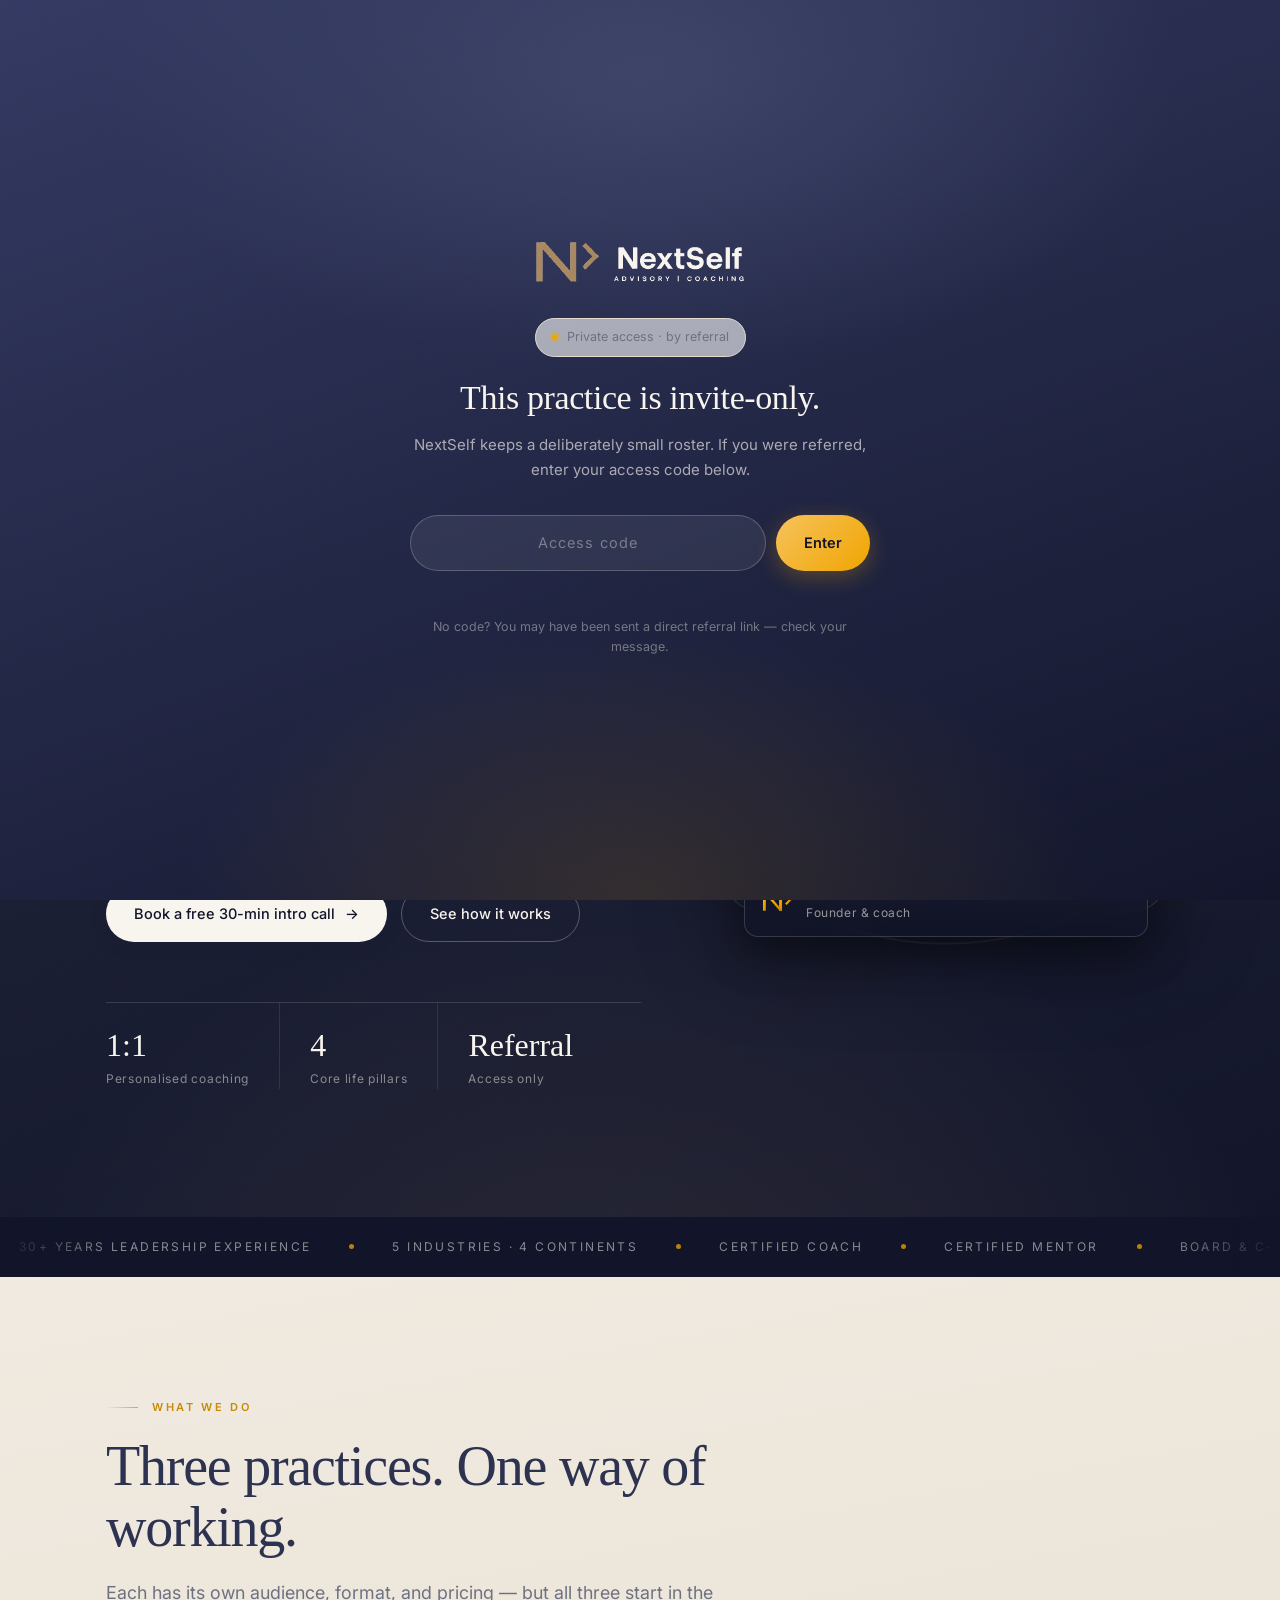
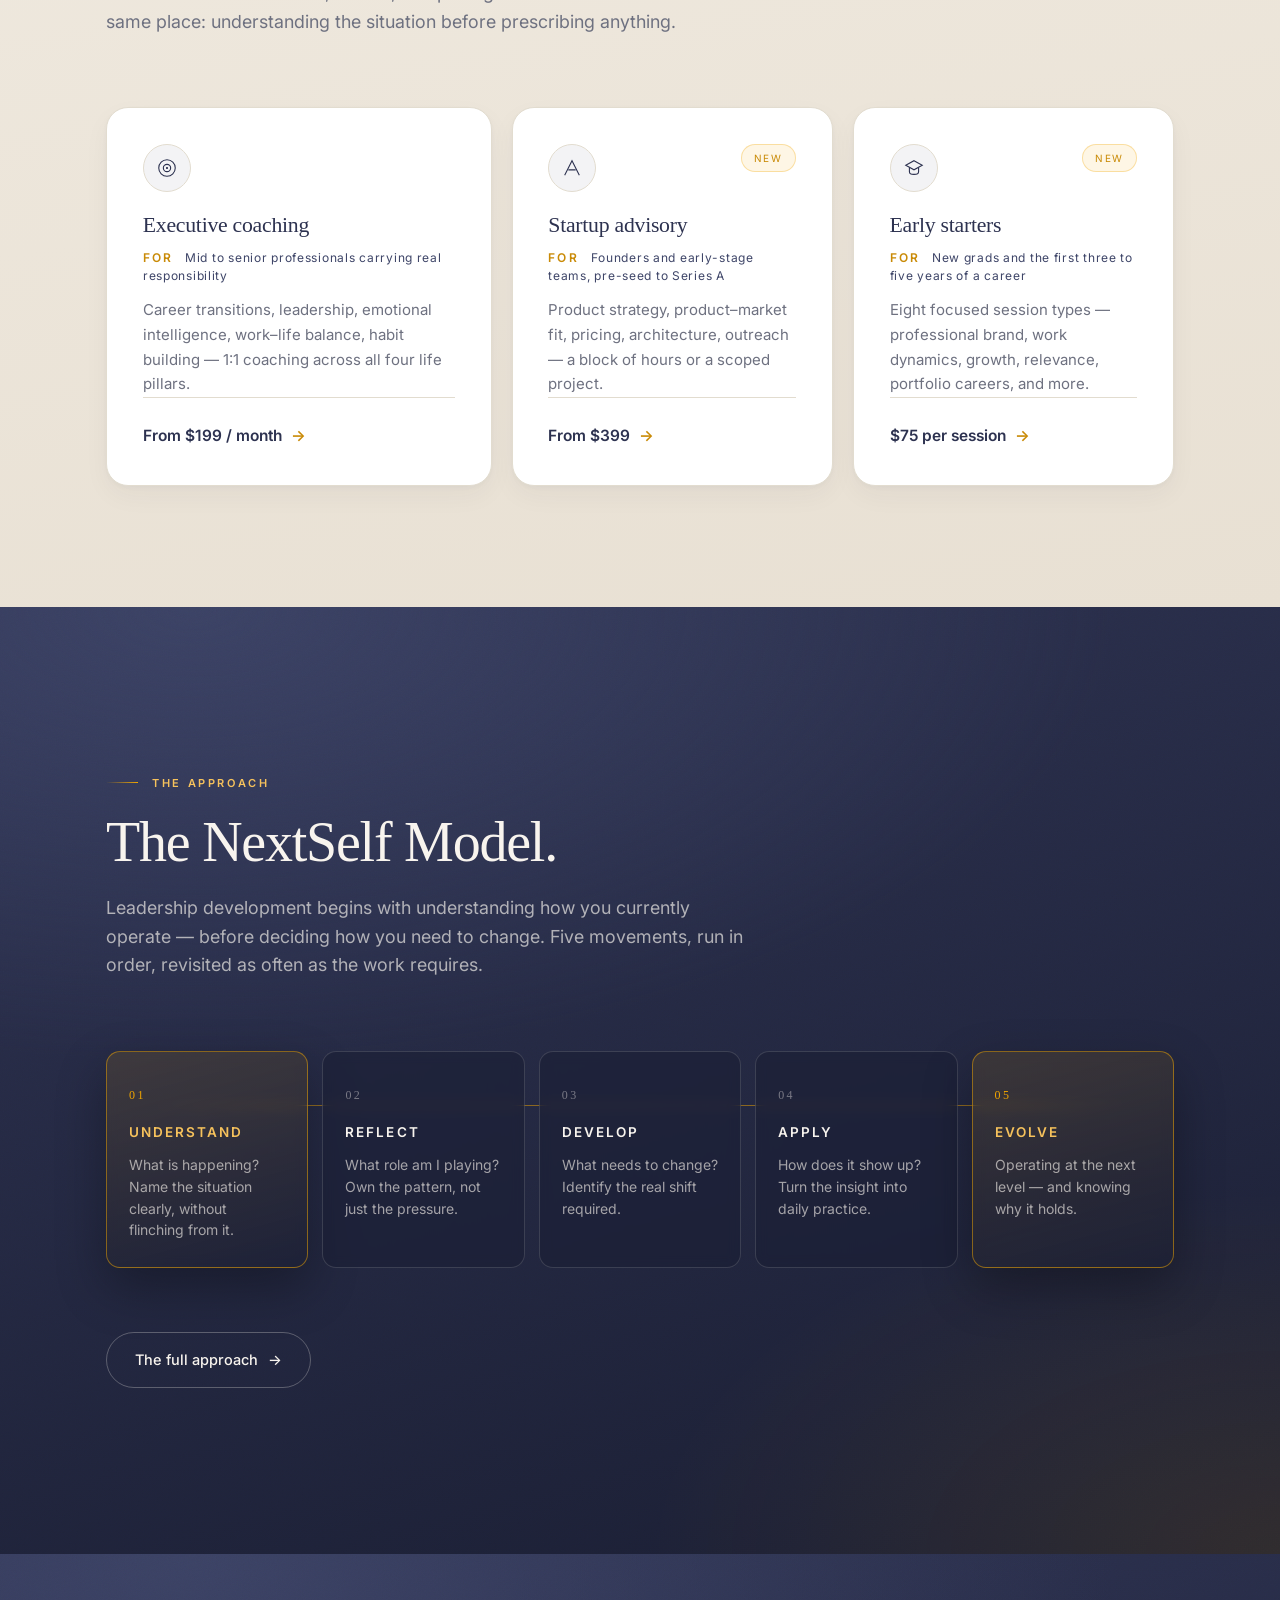
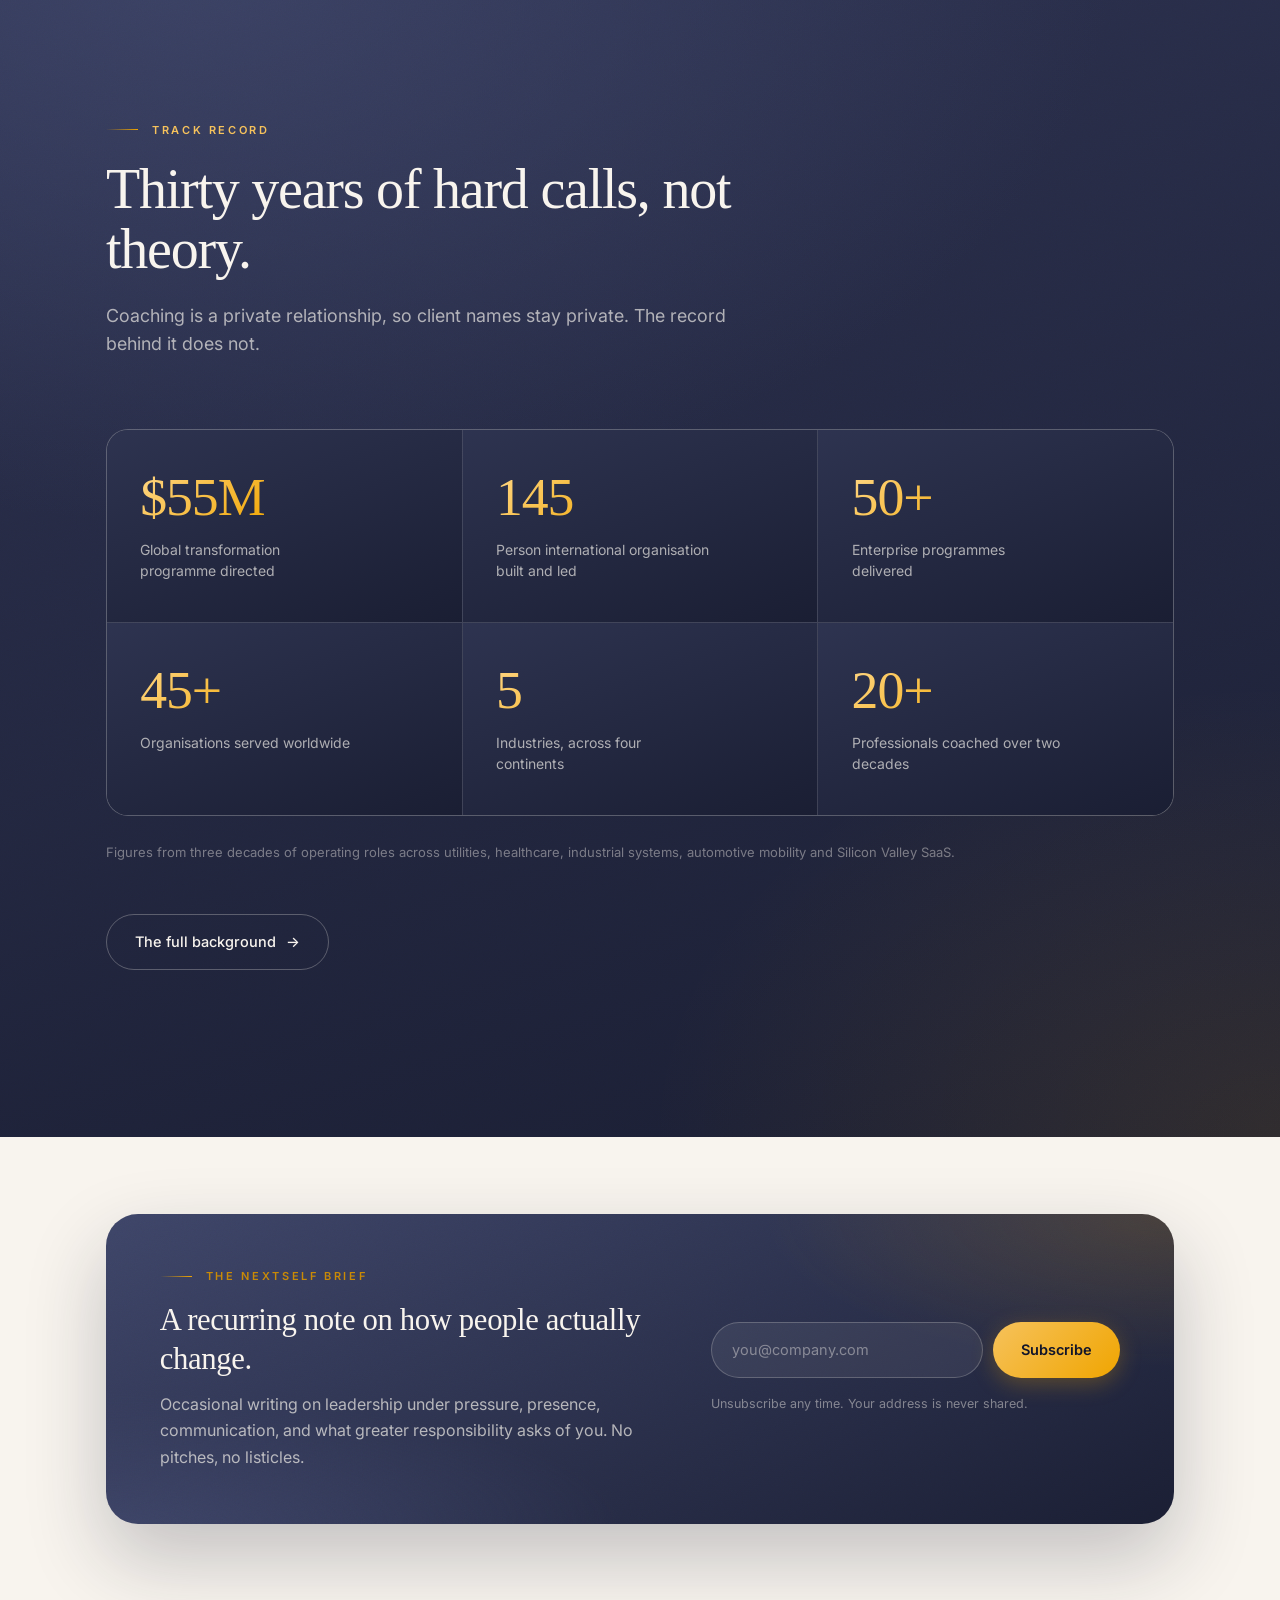
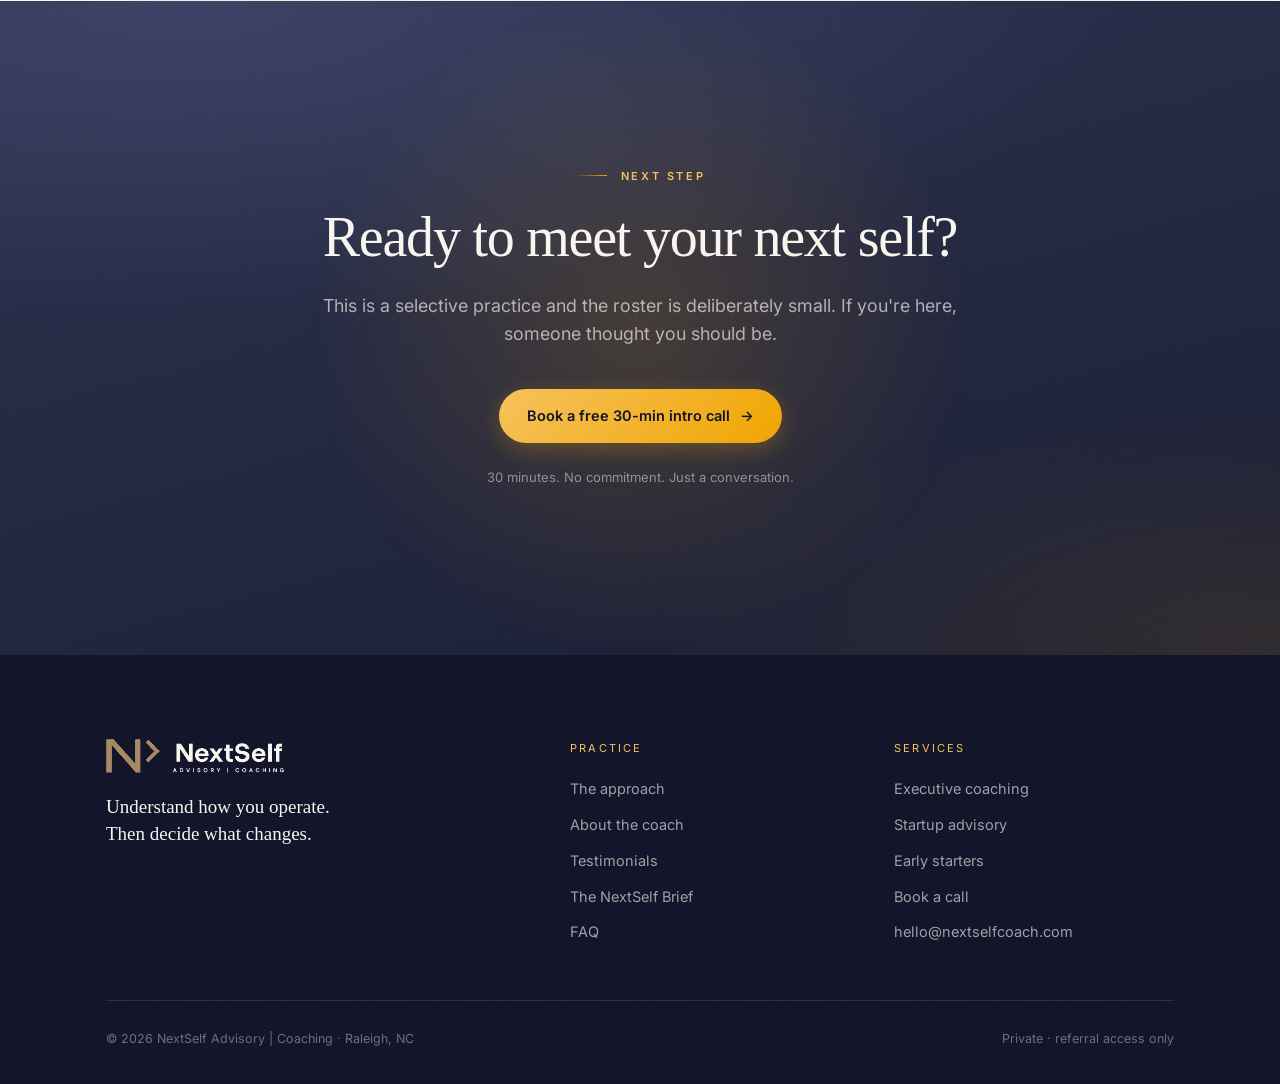
==== commit 3aa84e46: "Replace the empty-testimonials panel with a real track record Asked again for testimonials because t" ====
--- a/index.html
+++ b/index.html
@@ -224,30 +224,28 @@
   </div>
 </section>
 
-<!-- ============ Testimonials preview ================================= -->
-<section class="sec">
+<!-- ============ Track record ========================================= -->
+<section class="sec-lg sec-dark">
   <div class="wrap">
     <div class="sec-head reveal">
-      <p class="eyebrow">In their words</p>
-      <h2 class="h2">What the work feels like.</h2>
-      <p class="lede">Coaching is a private relationship, so nothing appears here without explicit written permission from the person who said it.</p>
-    </div>
-
-    <div class="tm-empty reveal">
-      <p class="eyebrow">Nothing here yet</p>
-      <h2 class="h2" style="font-size:clamp(26px,3vw,38px)">On purpose.</h2>
-      <p>NextSelf is a young practice and coaching is a private relationship. Every quote will be a
-        real client&rsquo;s words, published only once they have agreed to exactly how it appears.
-        Until then this space stays empty rather than being filled with something invented.</p>
-      <div class="tm-empty-foot">
-        <div><span class="k">30+</span><span class="v">Years leading, board and C-suite</span></div>
-        <div><span class="k">5</span><span class="v">Industries · 4 continents</span></div>
-        <div><span class="k">20+</span><span class="v">Professionals coached</span></div>
-      </div>
-    </div>
-
-    <div class="hero-actions reveal" style="margin-top:clamp(36px,4vw,52px)">
-      <a class="btn btn-ghost" href="testimonials.html">All testimonials <span class="arrow">→</span></a>
+      <p class="eyebrow">Track record</p>
+      <h2 class="h2">Thirty years of hard calls, not theory.</h2>
+      <p class="lede">Coaching is a private relationship, so client names stay private. The record behind it does not.</p>
+    </div>
+
+    <div class="proof-grid">
+      <div class="proof reveal"><span class="k">$55M</span><span class="v">Global transformation programme directed</span></div>
+      <div class="proof reveal"><span class="k">145</span><span class="v">Person international organisation built and led</span></div>
+      <div class="proof reveal"><span class="k">50+</span><span class="v">Enterprise programmes delivered</span></div>
+      <div class="proof reveal"><span class="k">45+</span><span class="v">Organisations served worldwide</span></div>
+      <div class="proof reveal"><span class="k">5</span><span class="v">Industries, across four continents</span></div>
+      <div class="proof reveal"><span class="k">20+</span><span class="v">Professionals coached over two decades</span></div>
+    </div>
+
+    <p class="proof-note reveal">Figures from three decades of operating roles across utilities, healthcare, industrial systems, automotive mobility and Silicon Valley SaaS.</p>
+
+    <div class="hero-actions reveal" style="margin-top:clamp(36px,4vw,54px)">
+      <a class="btn btn-ghost" href="about.html">The full background <span class="arrow">→</span></a>
     </div>
   </div>
 </section>
--- a/assets/css/styles.css
+++ b/assets/css/styles.css
@@ -1803,3 +1803,58 @@
 @media (max-width: 780px) {
   .nav.is-open .nav-mark { filter: brightness(0.84) saturate(1.12); }
 }
+
+/* ==========================================================================
+   36. Track record grid
+   Real, verifiable proof. Used where testimonials would otherwise sit, so
+   the page carries weight without anything being invented.
+   ========================================================================== */
+.proof-grid {
+  display: grid;
+  grid-template-columns: repeat(3, 1fr);
+  gap: 1px;
+  background: rgba(248, 244, 238, 0.14);
+  border: 1px solid rgba(248, 244, 238, 0.14);
+  border-radius: var(--r-lg);
+  overflow: hidden;
+}
+.proof {
+  background: var(--indigo-deep);
+  background-image: linear-gradient(160deg, rgba(62, 69, 104, 0.55), rgba(26, 30, 51, 0.9));
+  padding: clamp(28px, 3.2vw, 44px) clamp(22px, 2.6vw, 34px);
+  transition: background-color 0.4s var(--ease);
+}
+.proof:hover { background-image: linear-gradient(160deg, rgba(62, 69, 104, 0.8), rgba(26, 30, 51, 0.85)); }
+.proof .k {
+  display: block;
+  font-family: var(--serif);
+  font-size: clamp(38px, 4.2vw, 56px);
+  line-height: 1;
+  letter-spacing: -0.02em;
+  background: linear-gradient(135deg, #ffd684, #f0a500 55%, #c07f05);
+  -webkit-background-clip: text;
+  background-clip: text;
+  color: transparent;
+}
+.proof .v {
+  display: block;
+  margin-top: 14px;
+  font-size: 14px;
+  line-height: 1.5;
+  color: rgba(248, 244, 238, 0.66);
+  max-width: 24ch;
+}
+.proof-note {
+  margin-top: 26px;
+  font-size: 13px;
+  color: rgba(248, 244, 238, 0.42);
+}
+/* On a light ground the same grid flips tone. */
+.sec-paper .proof-grid, .sec-warm .proof-grid { background: var(--line); border-color: var(--line); }
+.sec-paper .proof, .sec-warm .proof { background: var(--paper); background-image: none; }
+.sec-paper .proof:hover, .sec-warm .proof:hover { background-image: none; background-color: var(--off-white); }
+.sec-paper .proof .v, .sec-warm .proof .v { color: var(--muted); }
+.sec-paper .proof-note, .sec-warm .proof-note { color: var(--muted); }
+
+@media (max-width: 900px) { .proof-grid { grid-template-columns: repeat(2, 1fr); } }
+@media (max-width: 560px) { .proof-grid { grid-template-columns: 1fr; } }
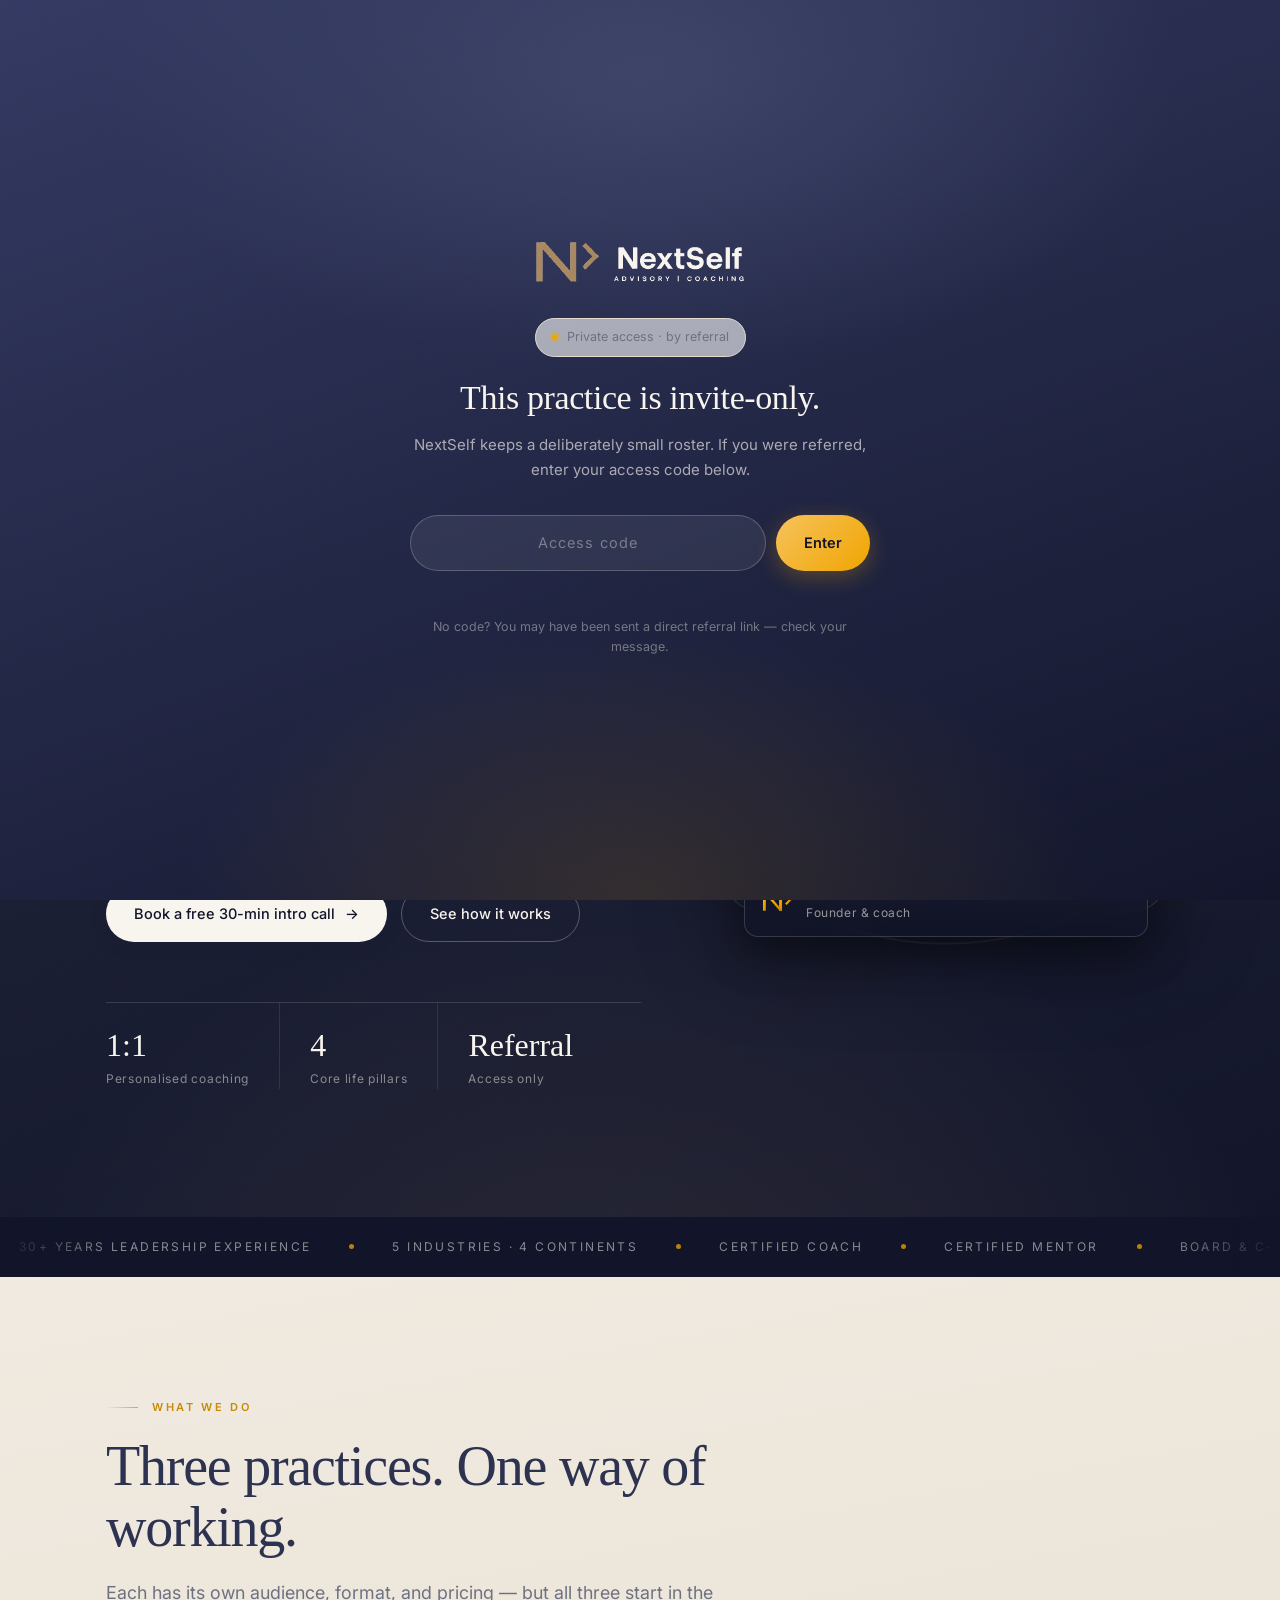
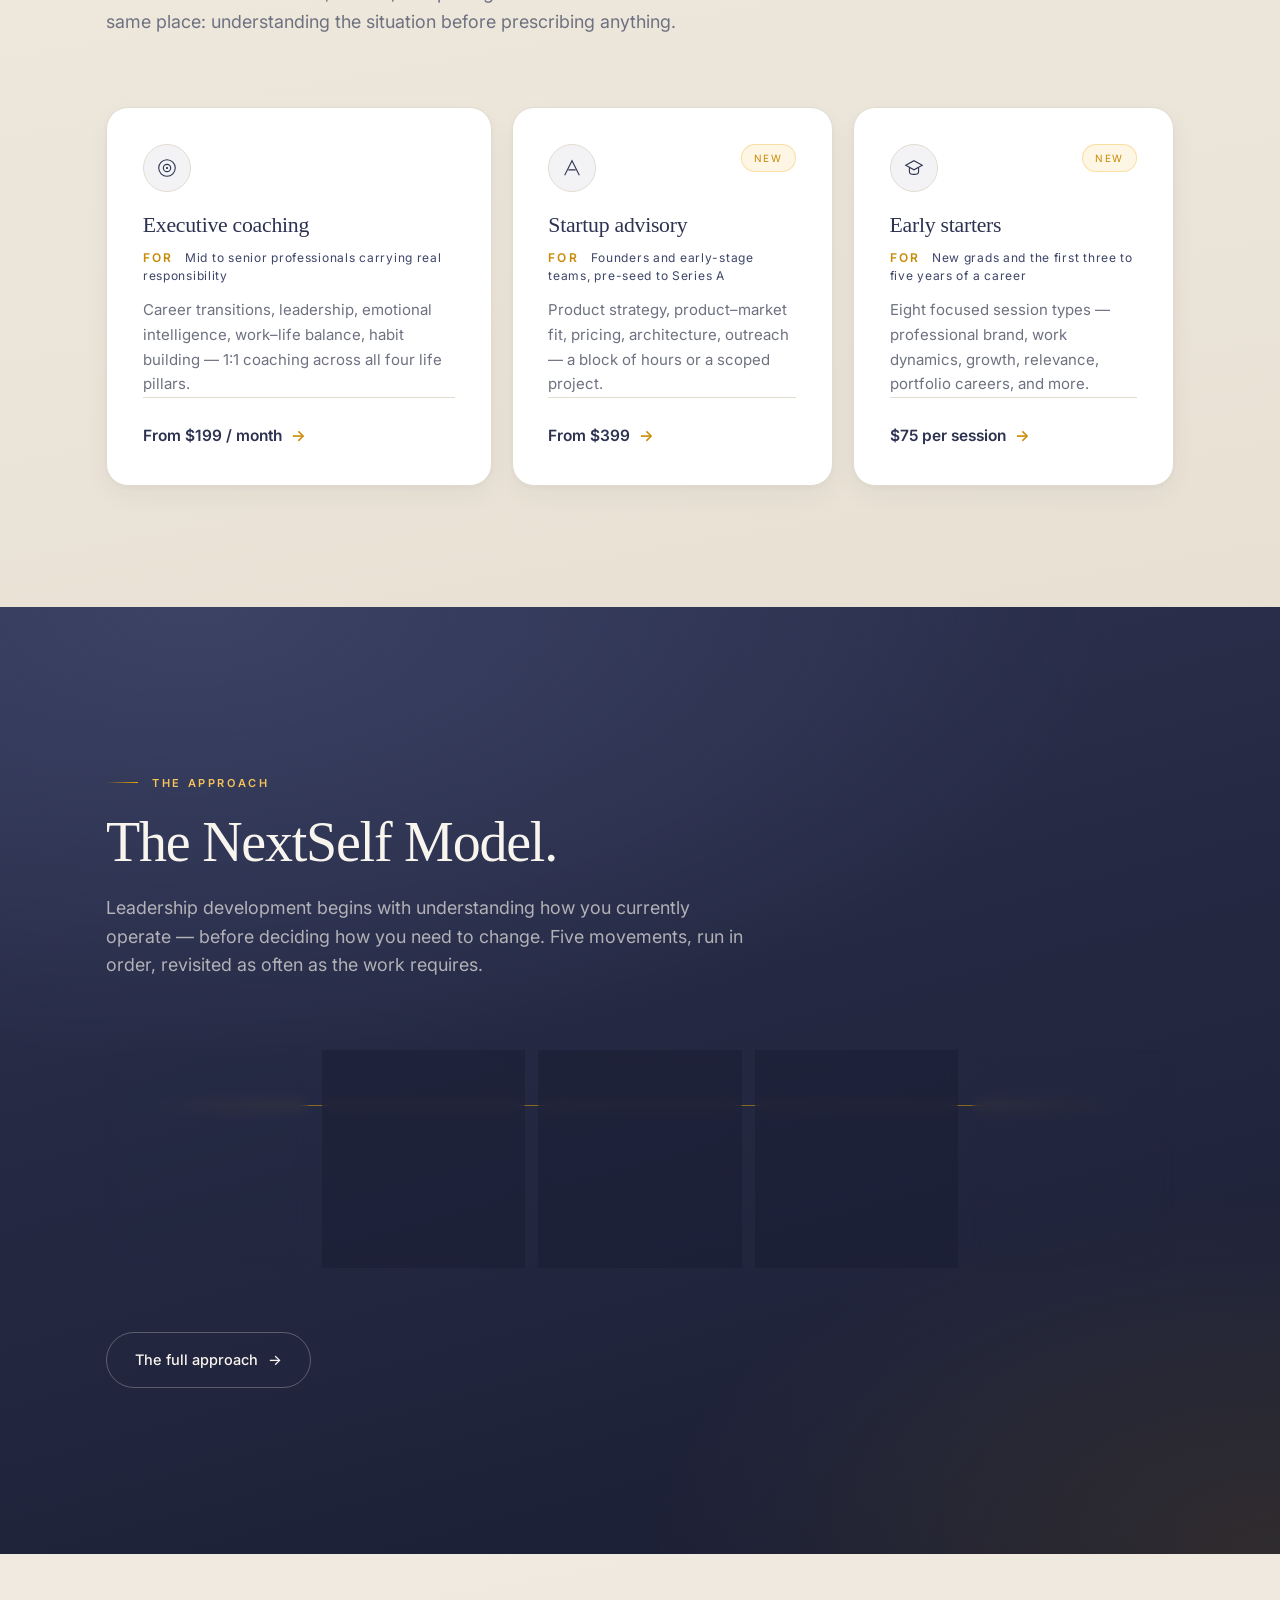
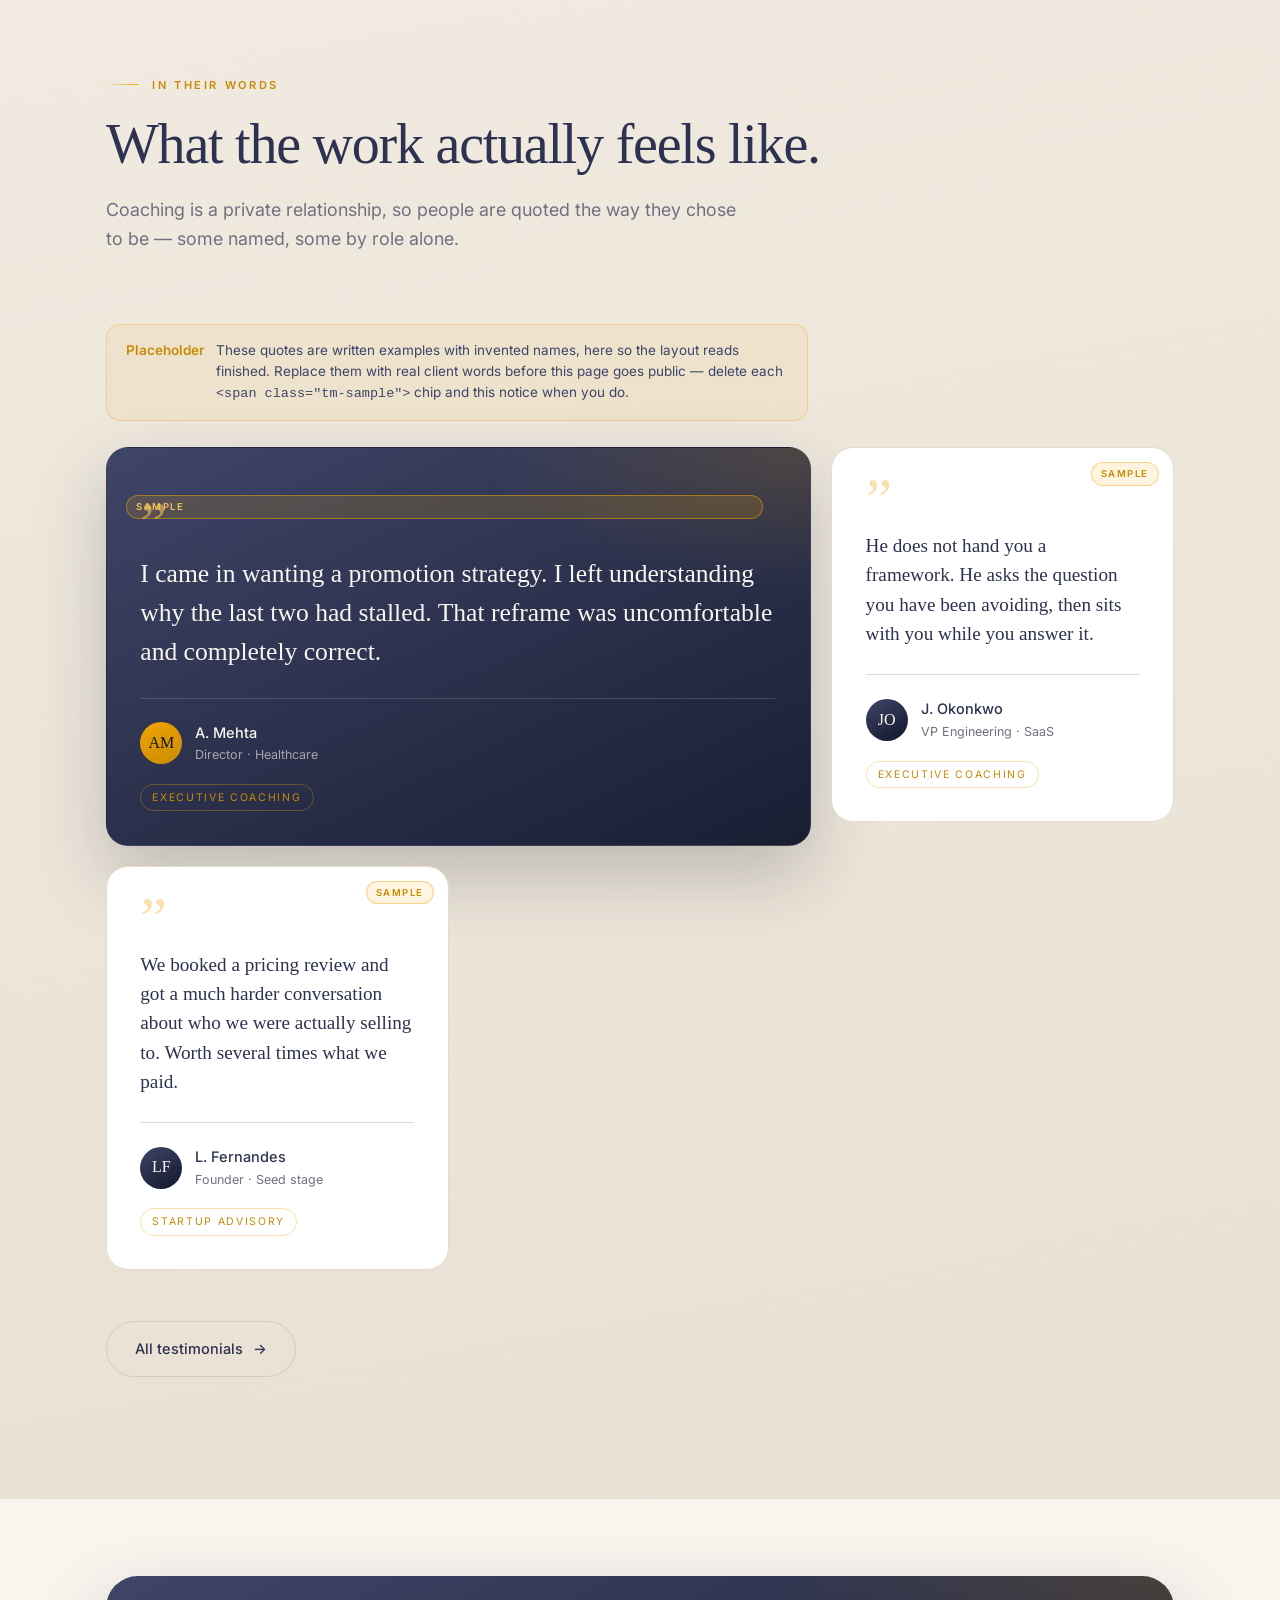
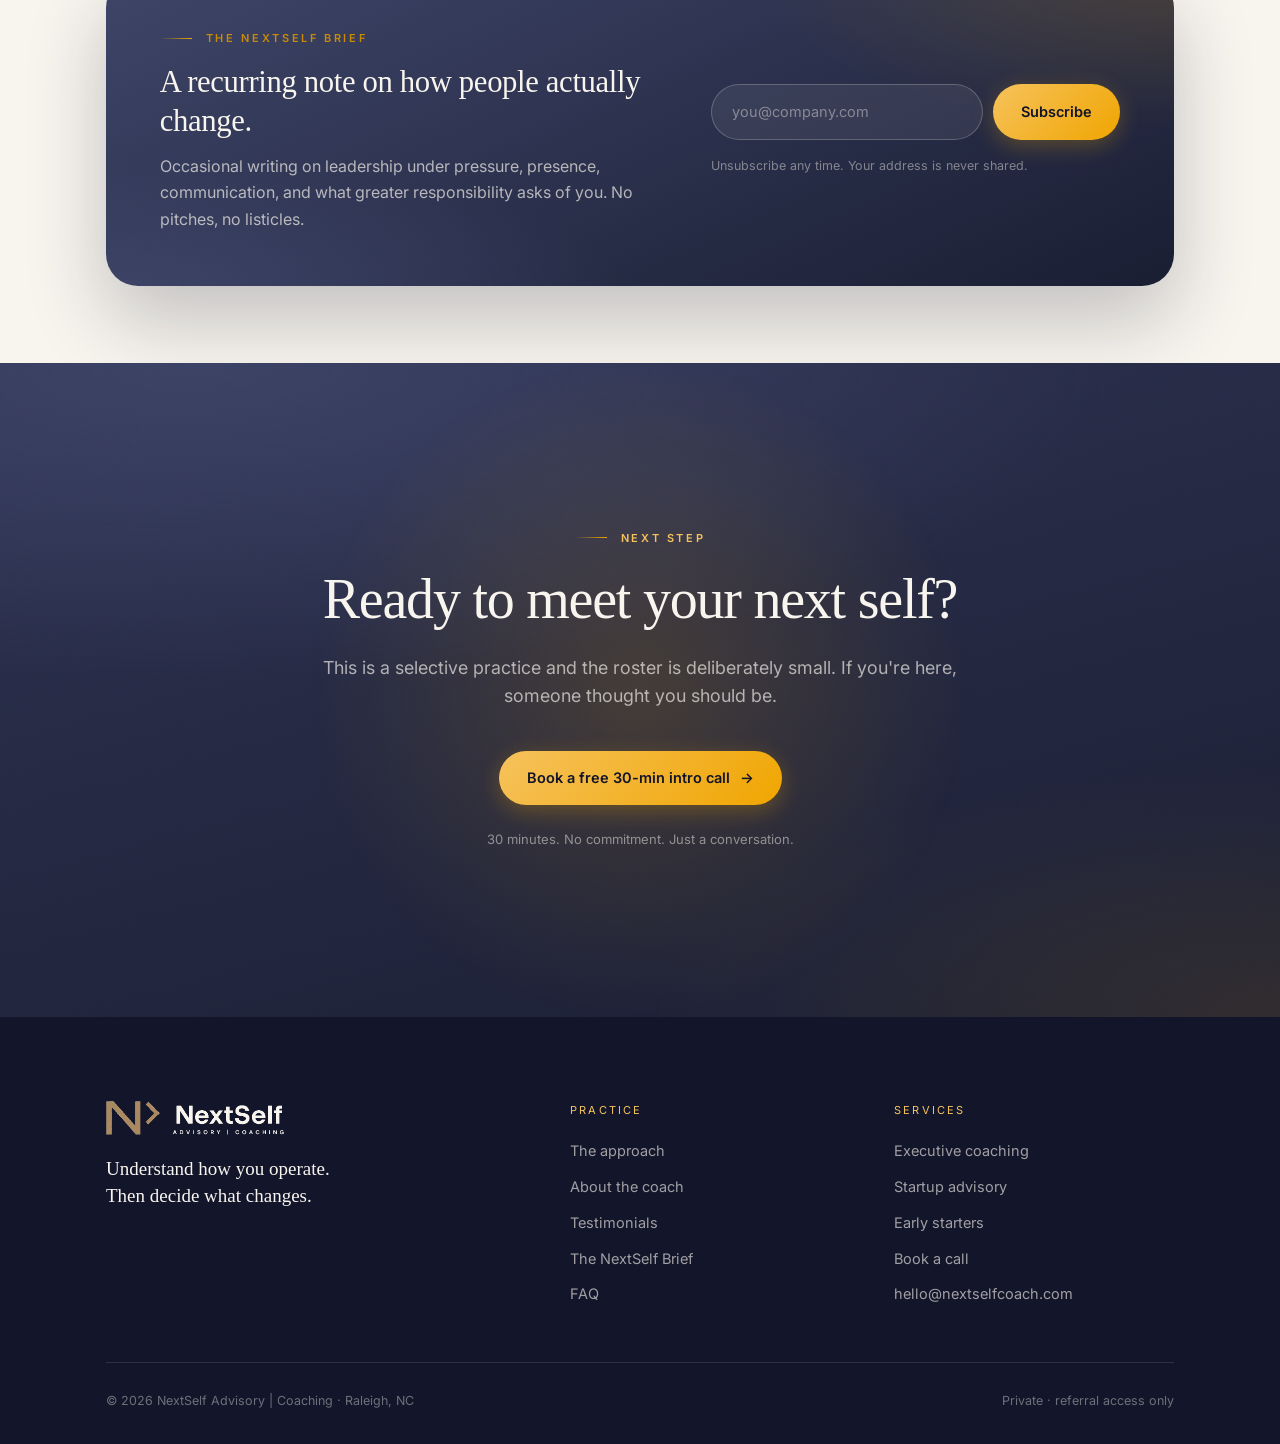
==== commit 3ff06453: "Add placeholder testimonials with invented names Requested for a third time. Added and visible on th" ====
--- a/index.html
+++ b/index.html
@@ -224,28 +224,66 @@
   </div>
 </section>
 
-<!-- ============ Track record ========================================= -->
-<section class="sec-lg sec-dark">
+<!-- ============ Testimonials ========================================= -->
+<section class="sec sec-warm">
   <div class="wrap">
     <div class="sec-head reveal">
-      <p class="eyebrow">Track record</p>
-      <h2 class="h2">Thirty years of hard calls, not theory.</h2>
-      <p class="lede">Coaching is a private relationship, so client names stay private. The record behind it does not.</p>
-    </div>
-
-    <div class="proof-grid">
-      <div class="proof reveal"><span class="k">$55M</span><span class="v">Global transformation programme directed</span></div>
-      <div class="proof reveal"><span class="k">145</span><span class="v">Person international organisation built and led</span></div>
-      <div class="proof reveal"><span class="k">50+</span><span class="v">Enterprise programmes delivered</span></div>
-      <div class="proof reveal"><span class="k">45+</span><span class="v">Organisations served worldwide</span></div>
-      <div class="proof reveal"><span class="k">5</span><span class="v">Industries, across four continents</span></div>
-      <div class="proof reveal"><span class="k">20+</span><span class="v">Professionals coached over two decades</span></div>
-    </div>
-
-    <p class="proof-note reveal">Figures from three decades of operating roles across utilities, healthcare, industrial systems, automotive mobility and Silicon Valley SaaS.</p>
-
-    <div class="hero-actions reveal" style="margin-top:clamp(36px,4vw,54px)">
-      <a class="btn btn-ghost" href="about.html">The full background <span class="arrow">→</span></a>
+      <p class="eyebrow">In their words</p>
+      <h2 class="h2">What the work actually feels like.</h2>
+      <p class="lede">Coaching is a private relationship, so people are quoted the way they chose to be — some named, some by role alone.</p>
+    </div>
+
+    <p class="tm-placeholder-note">
+      <b>Placeholder</b>
+      <span>These quotes are written examples with invented names, here so the layout reads
+      finished. Replace them with real client words before this page goes public — delete each
+      <code>&lt;span class="tm-sample"&gt;</code> chip and this notice when you do.</span>
+    </p>
+
+    <div class="tm-grid">
+      <article class="tm is-featured reveal">
+        <span class="tm-sample">Sample</span>
+        <div class="tm-mark">&rdquo;</div>
+        <blockquote>I came in wanting a promotion strategy. I left understanding why the last two had stalled. That reframe was uncomfortable and completely correct.</blockquote>
+        <div class="tm-meta">
+          <span class="tm-avatar">AM</span>
+          <span>
+            <span class="tm-name">A. Mehta</span>
+            <span class="tm-role">Director · Healthcare</span>
+          </span>
+        </div>
+        <span class="tm-tag">Executive coaching</span>
+      </article>
+      <article class="tm reveal">
+        <span class="tm-sample">Sample</span>
+        <div class="tm-mark">&rdquo;</div>
+        <blockquote>He does not hand you a framework. He asks the question you have been avoiding, then sits with you while you answer it.</blockquote>
+        <div class="tm-meta">
+          <span class="tm-avatar">JO</span>
+          <span>
+            <span class="tm-name">J. Okonkwo</span>
+            <span class="tm-role">VP Engineering · SaaS</span>
+          </span>
+        </div>
+        <span class="tm-tag">Executive coaching</span>
+      </article>
+      <article class="tm reveal">
+        <span class="tm-sample">Sample</span>
+        <div class="tm-mark">&rdquo;</div>
+        <blockquote>We booked a pricing review and got a much harder conversation about who we were actually selling to. Worth several times what we paid.</blockquote>
+        <div class="tm-meta">
+          <span class="tm-avatar">LF</span>
+          <span>
+            <span class="tm-name">L. Fernandes</span>
+            <span class="tm-role">Founder · Seed stage</span>
+          </span>
+        </div>
+        <span class="tm-tag">Startup advisory</span>
+      </article>
+    </div>
+
+    <div class="hero-actions reveal" style="margin-top:clamp(36px,4vw,52px)">
+      <a class="btn btn-ghost" href="testimonials.html">All testimonials <span class="arrow">→</span></a>
     </div>
   </div>
 </section>
--- a/assets/css/styles.css
+++ b/assets/css/styles.css
@@ -1858,3 +1858,45 @@
 
 @media (max-width: 900px) { .proof-grid { grid-template-columns: repeat(2, 1fr); } }
 @media (max-width: 560px) { .proof-grid { grid-template-columns: 1fr; } }
+
+/* ==========================================================================
+   37. Placeholder testimonials
+   Visible on the page so the design reads finished, but unmistakably
+   marked. Delete the .tm-sample chips and .tm-placeholder-note to go live.
+   ========================================================================== */
+.tm-sample {
+  position: absolute;
+  top: 14px;
+  right: 14px;
+  font-size: 9.5px;
+  font-weight: 600;
+  letter-spacing: 0.16em;
+  text-transform: uppercase;
+  color: var(--gold-deep);
+  background: rgba(240, 165, 0, 0.12);
+  border: 1px solid rgba(240, 165, 0, 0.4);
+  border-radius: var(--r-pill);
+  padding: 3px 9px;
+  z-index: 3;
+}
+.tm.is-featured .tm-sample {
+  color: var(--gold-soft);
+  background: rgba(240, 165, 0, 0.16);
+  border-color: rgba(240, 165, 0, 0.5);
+}
+.tm-placeholder-note {
+  display: flex;
+  align-items: flex-start;
+  gap: 12px;
+  background: rgba(240, 165, 0, 0.07);
+  border: 1px solid rgba(240, 165, 0, 0.32);
+  border-radius: var(--r-md);
+  padding: 15px 19px;
+  margin-bottom: 26px;
+  font-size: 13.5px;
+  line-height: 1.55;
+  color: var(--indigo-2);
+  max-width: 78ch;
+}
+.tm-placeholder-note b { color: var(--gold-deep); font-weight: 600; }
+.sec-dark .tm-placeholder-note { color: rgba(248,244,238,.8); }
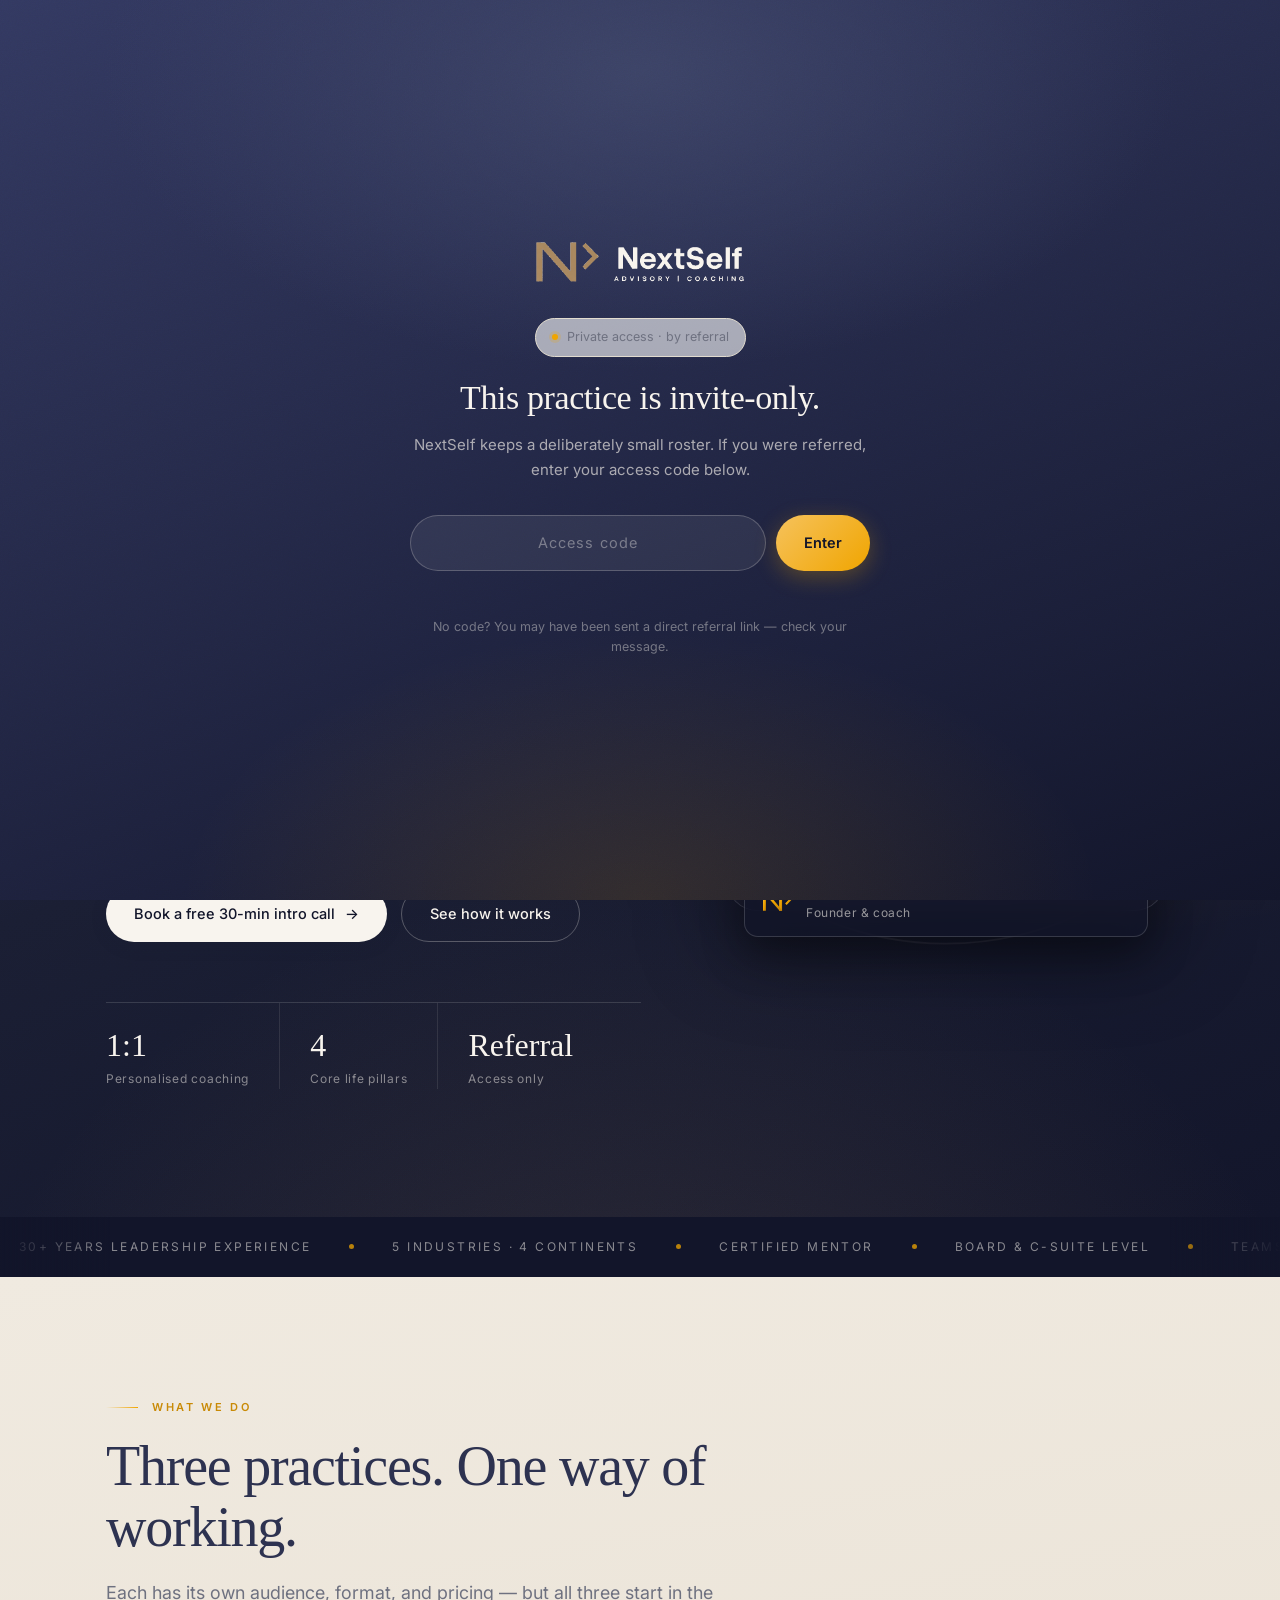
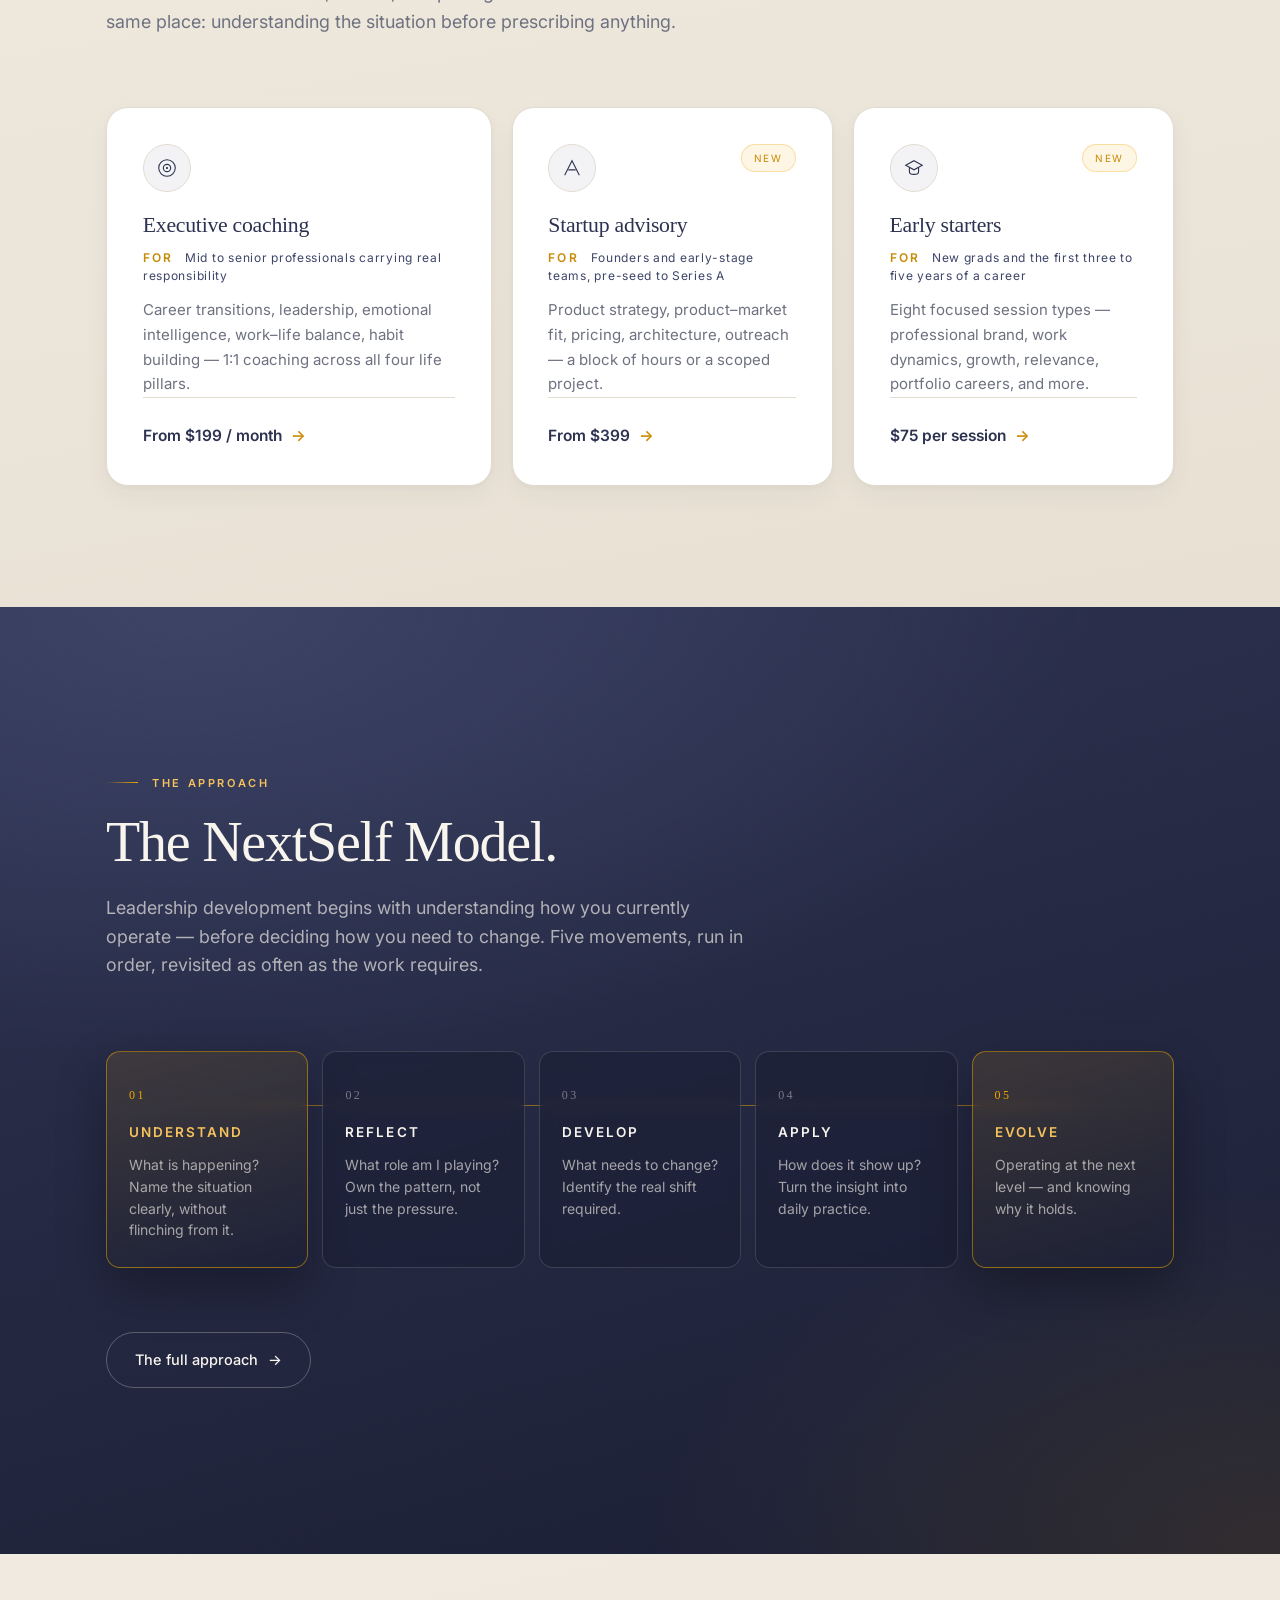
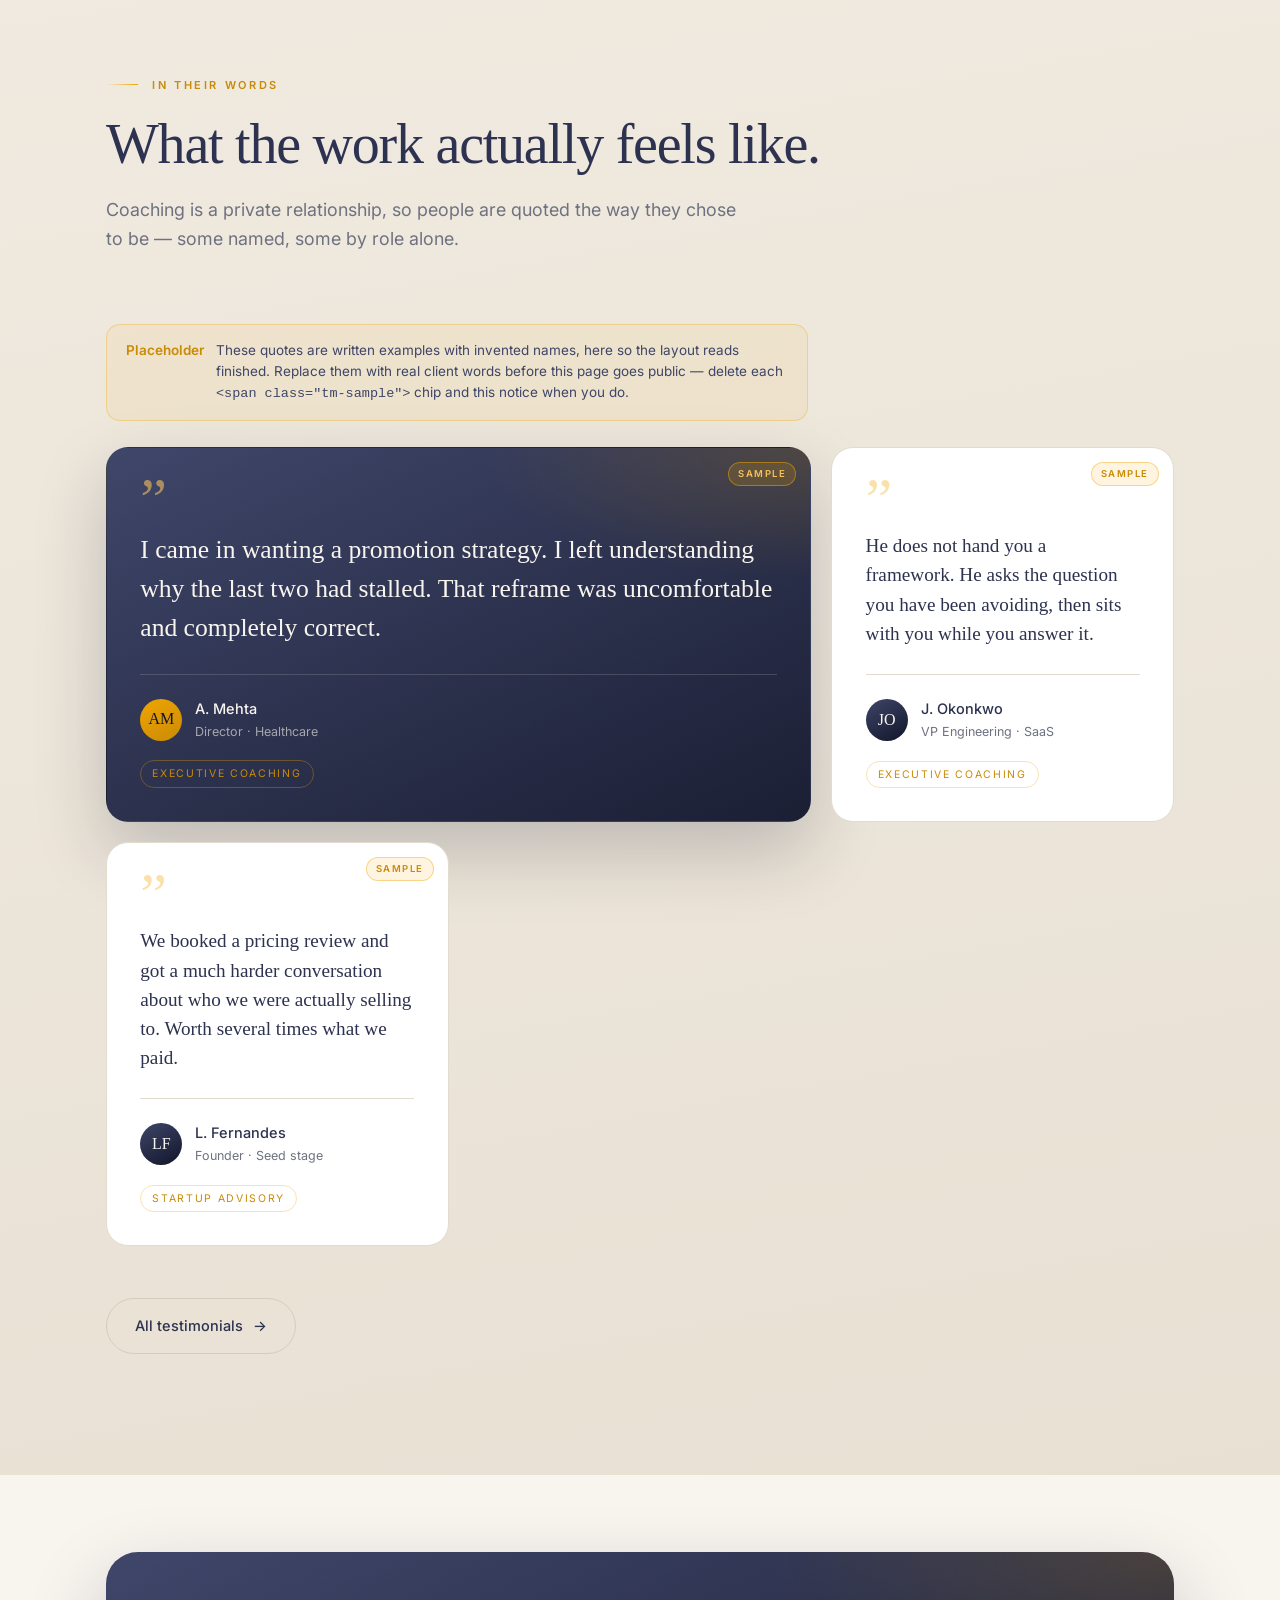
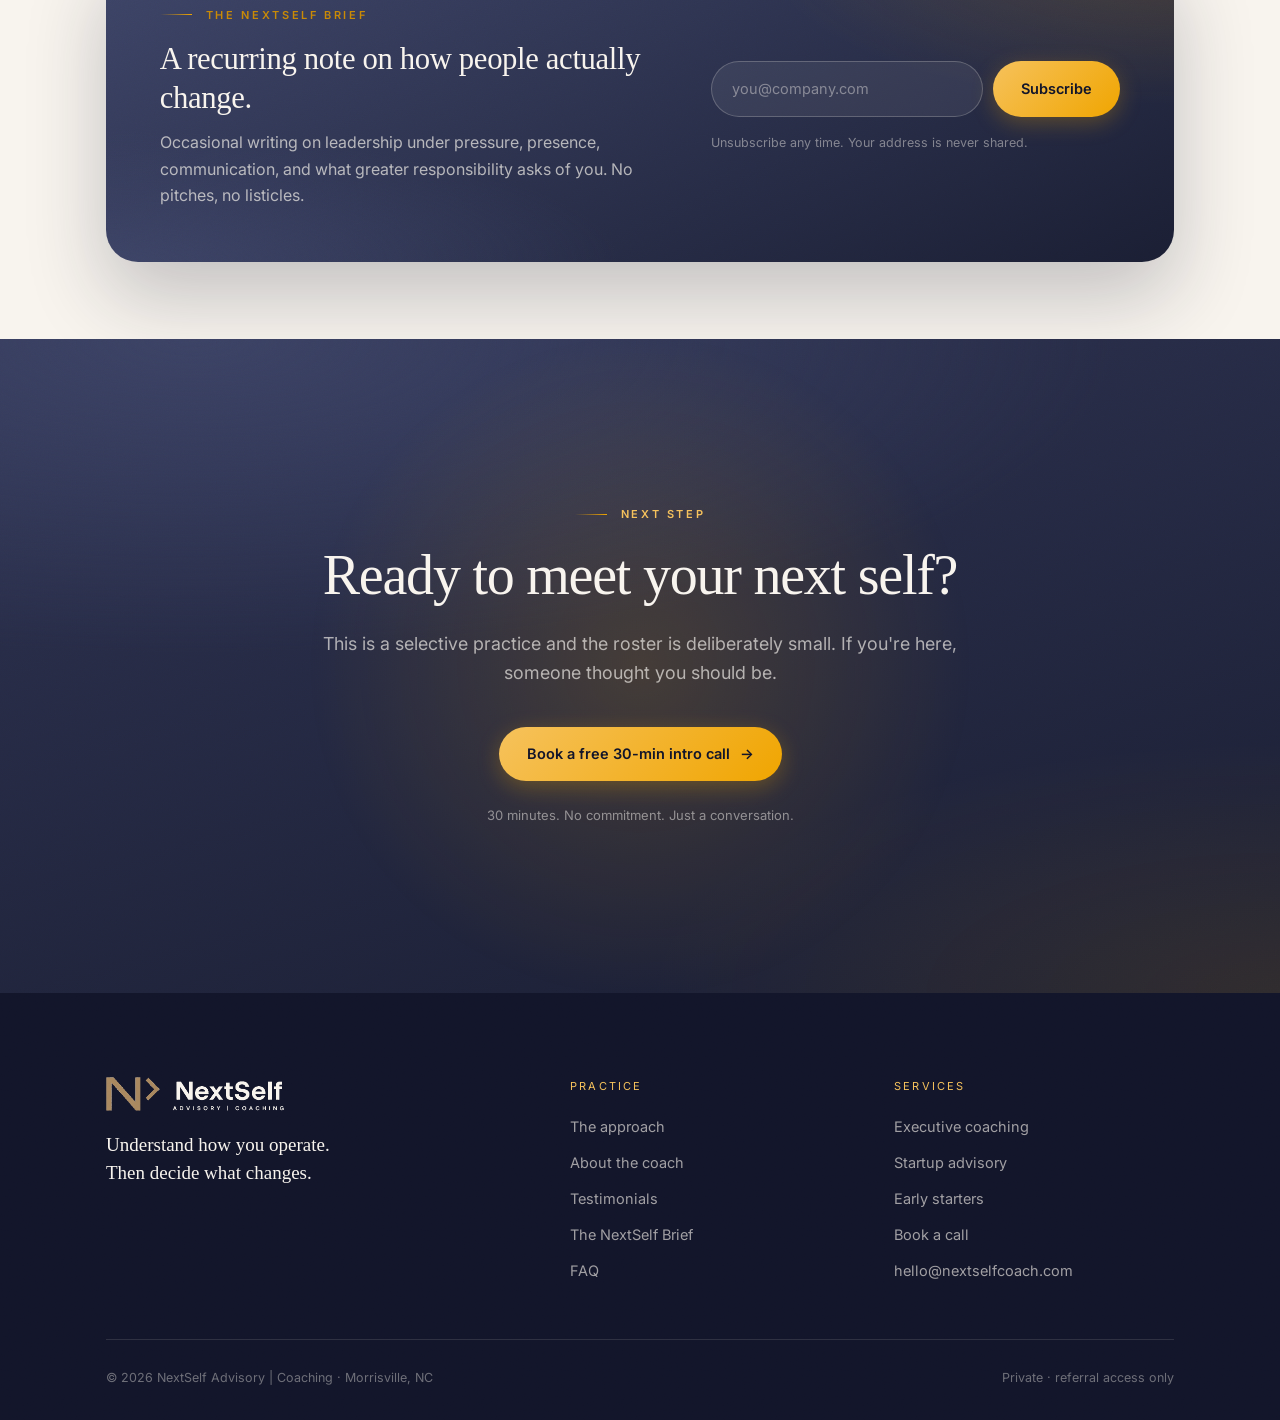
==== commit f9967982: "Pull the certified-coach claim, standardise on Morrisville, drop the testimonials QA note - Remove "" ====
--- a/index.html
+++ b/index.html
@@ -133,10 +133,10 @@
 <div class="marquee" aria-hidden="true">
   <div class="marquee-track">
     <span>30+ years leadership experience</span><span>5 industries · 4 continents</span>
-    <span>Certified coach</span><span>Certified mentor</span>
+    <span>Certified mentor</span>
     <span>Board &amp; C-suite level</span><span>Teams of 50–150</span>
     <span>30+ years leadership experience</span><span>5 industries · 4 continents</span>
-    <span>Certified coach</span><span>Certified mentor</span>
+    <span>Certified mentor</span>
     <span>Board &amp; C-suite level</span><span>Teams of 50–150</span>
   </div>
 </div>
@@ -354,7 +354,7 @@
       </div>
     </div>
     <div class="footer-bottom">
-      <span>© <span data-year>2026</span> NextSelf Advisory | Coaching · Raleigh, NC</span>
+      <span>© <span data-year>2026</span> NextSelf Advisory | Coaching · Morrisville, NC</span>
       <span>Private · referral access only</span>
     </div>
   </div>
--- a/assets/css/styles.css
+++ b/assets/css/styles.css
@@ -1268,27 +1268,6 @@
 .tm.is-featured .tm-avatar { background: linear-gradient(150deg, var(--gold), var(--gold-deep)); color: var(--indigo-ink); }
 
 /* Placeholder shown until real testimonials exist. Nothing is invented. */
-.tm-placeholder {
-  border: 1px dashed var(--line-2);
-  background: transparent;
-  border-radius: var(--r-lg);
-  padding: clamp(26px, 2.6vw, 36px);
-  color: var(--muted);
-}
-.tm-placeholder .tm-mark { color: var(--line-2); opacity: 1; }
-.tm-placeholder p { font-size: 14.5px; }
-.tm-note {
-  background: var(--warm);
-  border: 1px solid var(--line);
-  border-left: 2px solid var(--gold);
-  border-radius: var(--r-md);
-  padding: 26px 30px;
-  margin-top: 36px;
-  font-size: 14.5px;
-  color: var(--muted);
-  max-width: 74ch;
-}
-.tm-note strong { color: var(--indigo); font-weight: 500; }
 
 @media (max-width: 1000px) {
   .tm-grid { grid-template-columns: repeat(2, 1fr); }
@@ -1584,61 +1563,8 @@
    The published page must never show invented quotes. Samples exist only
    behind ?demo=1 so the layout can be shown to a stakeholder.
    ========================================================================== */
-.tm-empty {
-  background: var(--indigo);
-  background-image:
-    radial-gradient(80% 60% at 100% 0%, rgba(240, 165, 0, 0.14) 0%, transparent 58%),
-    linear-gradient(155deg, var(--indigo-2) 0%, var(--indigo-deep) 100%);
-  color: var(--off-white);
-  border-radius: var(--r-xl);
-  padding: clamp(34px, 4.5vw, 64px);
-  position: relative;
-  overflow: hidden;
-  box-shadow: 0 30px 70px rgba(26, 30, 51, 0.22);
-}
-.tm-empty::before {
-  content: "";
-  position: absolute; inset: 0;
-  background-image: var(--grain);
-  opacity: 0.16; mix-blend-mode: overlay; pointer-events: none;
-}
-.tm-empty > * { position: relative; z-index: 1; }
-.tm-empty .h2 { margin: 18px 0 18px; max-width: 18ch; }
-.tm-empty p { color: rgba(248, 244, 238, 0.7); max-width: 62ch; }
-.tm-empty p + p { margin-top: 16px; }
-.tm-empty .tm-empty-foot {
-  margin-top: 34px;
-  padding-top: 26px;
-  border-top: 1px solid rgba(248, 244, 238, 0.16);
-  display: flex;
-  flex-wrap: wrap;
-  gap: 30px;
-}
-.tm-empty .tm-empty-foot div { min-width: 130px; }
-.tm-empty .tm-empty-foot .k {
-  display: block;
-  font-family: var(--serif);
-  font-size: 27px;
-  color: var(--off-white);
-}
-.tm-empty .tm-empty-foot .v {
-  display: block;
-  font-size: 12.5px;
-  color: rgba(248, 244, 238, 0.55);
-  margin-top: 5px;
-}
 
 /* Loud on purpose: if this is ever visible in production, it should be obvious. */
-.tm-demo-banner {
-  background: repeating-linear-gradient(135deg, rgba(240,165,0,.16) 0 12px, rgba(240,165,0,.08) 12px 24px);
-  border: 1px solid var(--gold);
-  border-radius: var(--r-md);
-  padding: 16px 20px;
-  margin-bottom: 28px;
-  font-size: 14px;
-  color: var(--indigo);
-}
-.tm-demo-banner strong { font-weight: 600; }
 
 /* ==========================================================================
    32. "Who it's for" label
@@ -1805,61 +1731,6 @@
 }
 
 /* ==========================================================================
-   36. Track record grid
-   Real, verifiable proof. Used where testimonials would otherwise sit, so
-   the page carries weight without anything being invented.
-   ========================================================================== */
-.proof-grid {
-  display: grid;
-  grid-template-columns: repeat(3, 1fr);
-  gap: 1px;
-  background: rgba(248, 244, 238, 0.14);
-  border: 1px solid rgba(248, 244, 238, 0.14);
-  border-radius: var(--r-lg);
-  overflow: hidden;
-}
-.proof {
-  background: var(--indigo-deep);
-  background-image: linear-gradient(160deg, rgba(62, 69, 104, 0.55), rgba(26, 30, 51, 0.9));
-  padding: clamp(28px, 3.2vw, 44px) clamp(22px, 2.6vw, 34px);
-  transition: background-color 0.4s var(--ease);
-}
-.proof:hover { background-image: linear-gradient(160deg, rgba(62, 69, 104, 0.8), rgba(26, 30, 51, 0.85)); }
-.proof .k {
-  display: block;
-  font-family: var(--serif);
-  font-size: clamp(38px, 4.2vw, 56px);
-  line-height: 1;
-  letter-spacing: -0.02em;
-  background: linear-gradient(135deg, #ffd684, #f0a500 55%, #c07f05);
-  -webkit-background-clip: text;
-  background-clip: text;
-  color: transparent;
-}
-.proof .v {
-  display: block;
-  margin-top: 14px;
-  font-size: 14px;
-  line-height: 1.5;
-  color: rgba(248, 244, 238, 0.66);
-  max-width: 24ch;
-}
-.proof-note {
-  margin-top: 26px;
-  font-size: 13px;
-  color: rgba(248, 244, 238, 0.42);
-}
-/* On a light ground the same grid flips tone. */
-.sec-paper .proof-grid, .sec-warm .proof-grid { background: var(--line); border-color: var(--line); }
-.sec-paper .proof, .sec-warm .proof { background: var(--paper); background-image: none; }
-.sec-paper .proof:hover, .sec-warm .proof:hover { background-image: none; background-color: var(--off-white); }
-.sec-paper .proof .v, .sec-warm .proof .v { color: var(--muted); }
-.sec-paper .proof-note, .sec-warm .proof-note { color: var(--muted); }
-
-@media (max-width: 900px) { .proof-grid { grid-template-columns: repeat(2, 1fr); } }
-@media (max-width: 560px) { .proof-grid { grid-template-columns: 1fr; } }
-
-/* ==========================================================================
    37. Placeholder testimonials
    Visible on the page so the design reads finished, but unmistakably
    marked. Delete the .tm-sample chips and .tm-placeholder-note to go live.
@@ -1880,6 +1751,9 @@
   z-index: 3;
 }
 .tm.is-featured .tm-sample {
+  /* .tm.is-featured > * forces position:relative on every child, which would
+     drop this chip back into the flow. Re-assert absolute here. */
+  position: absolute;
   color: var(--gold-soft);
   background: rgba(240, 165, 0, 0.16);
   border-color: rgba(240, 165, 0, 0.5);
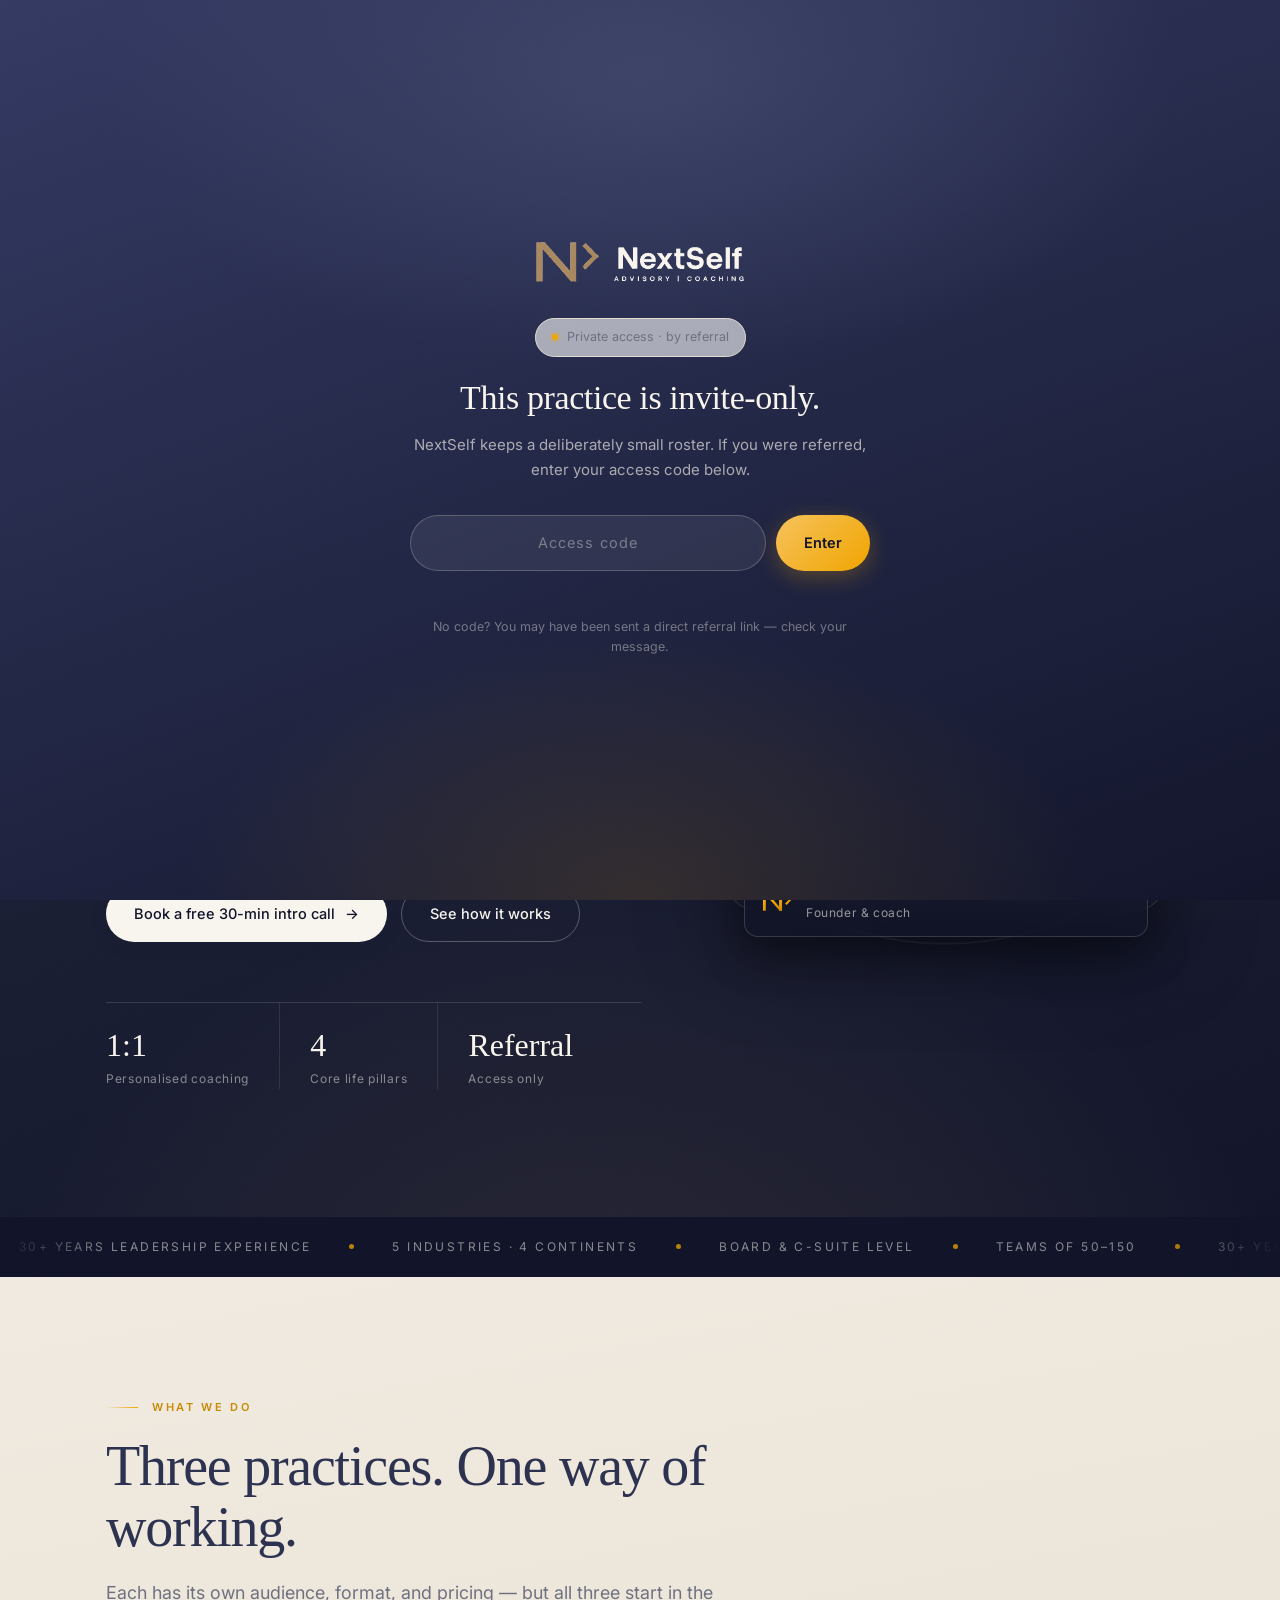
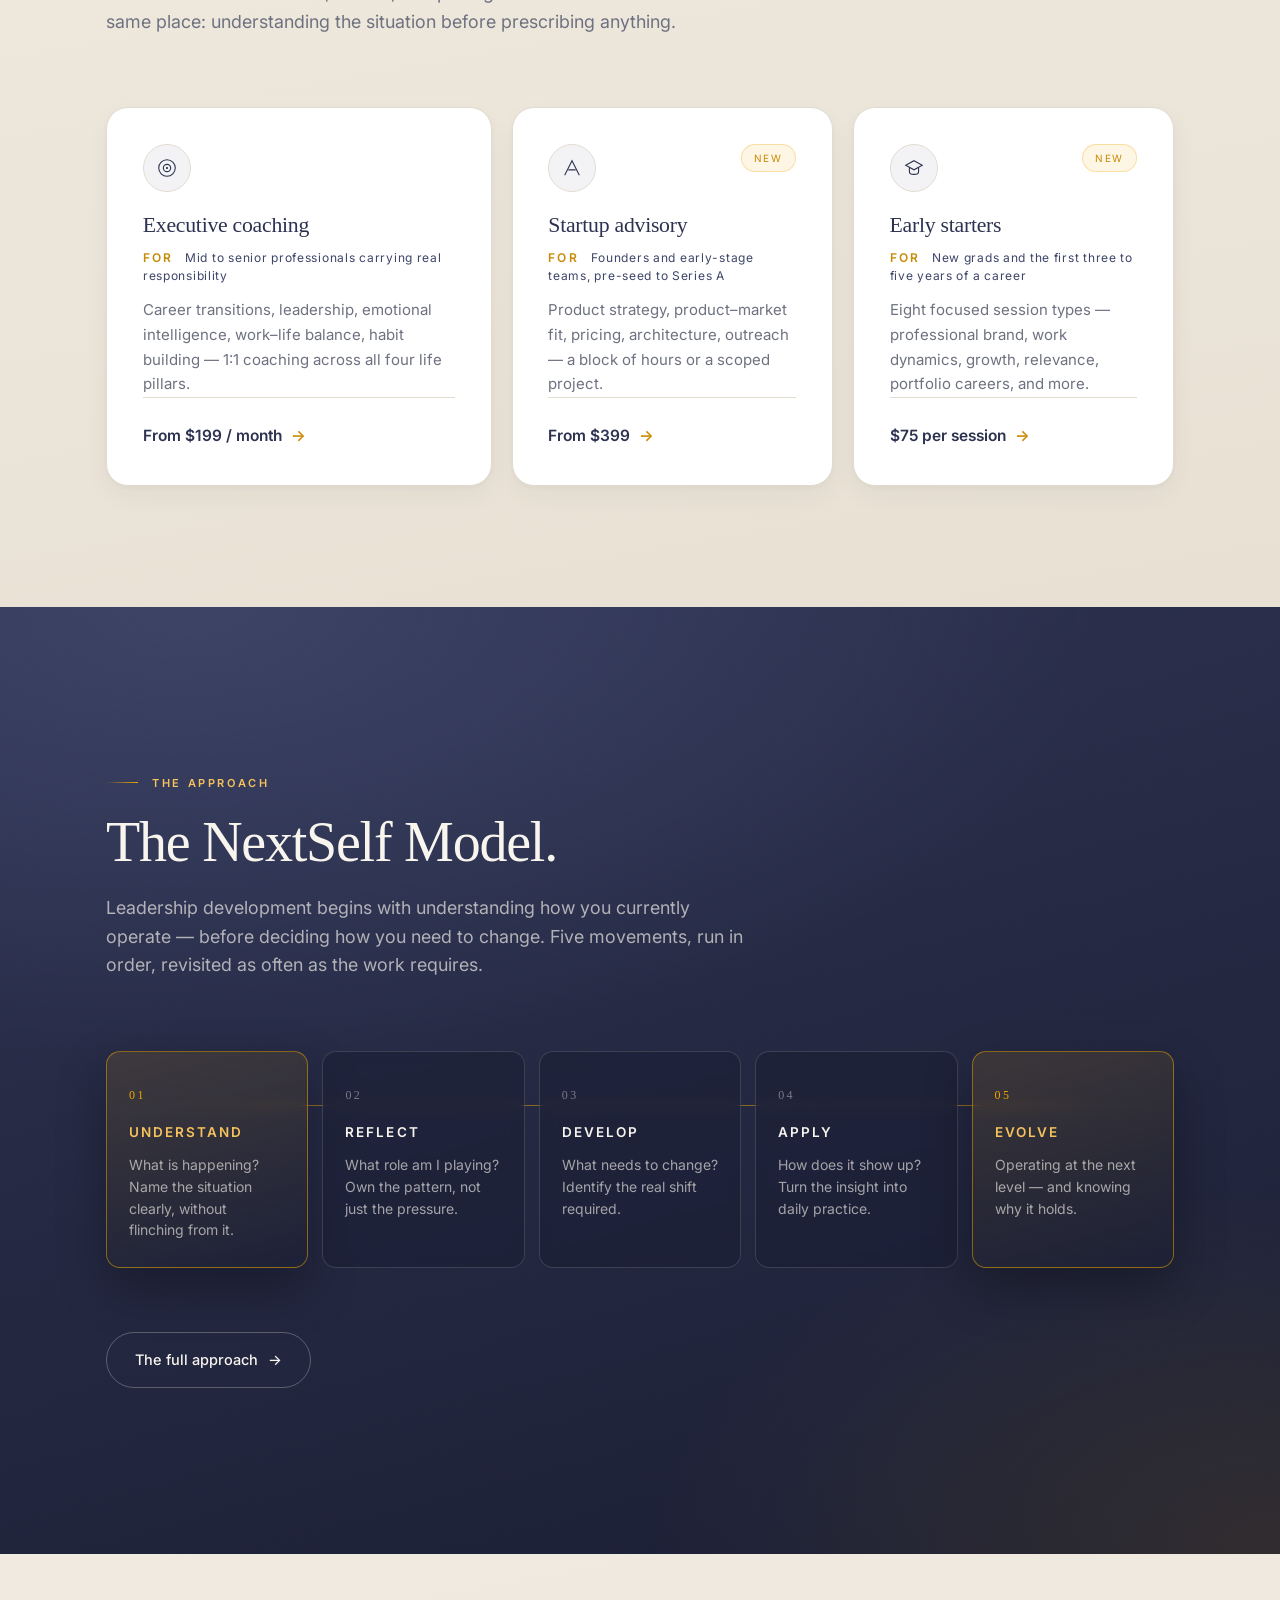
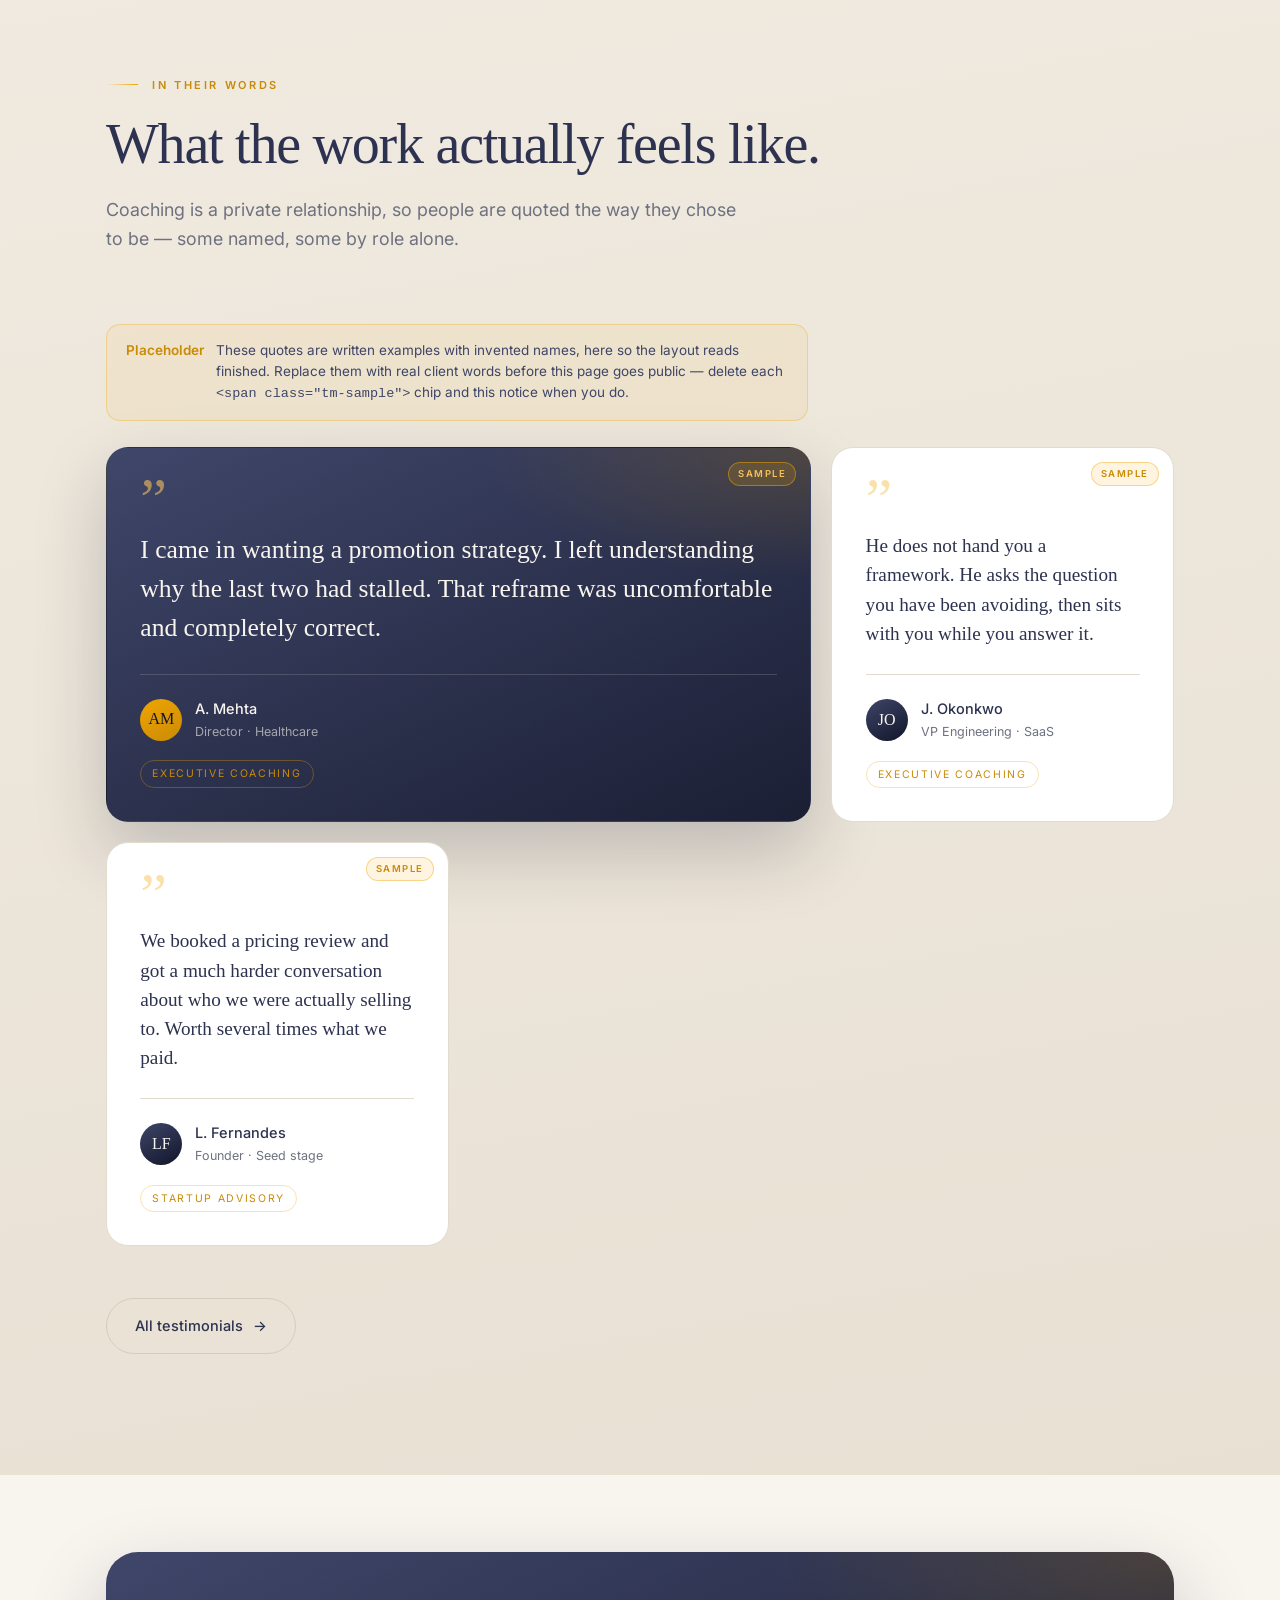
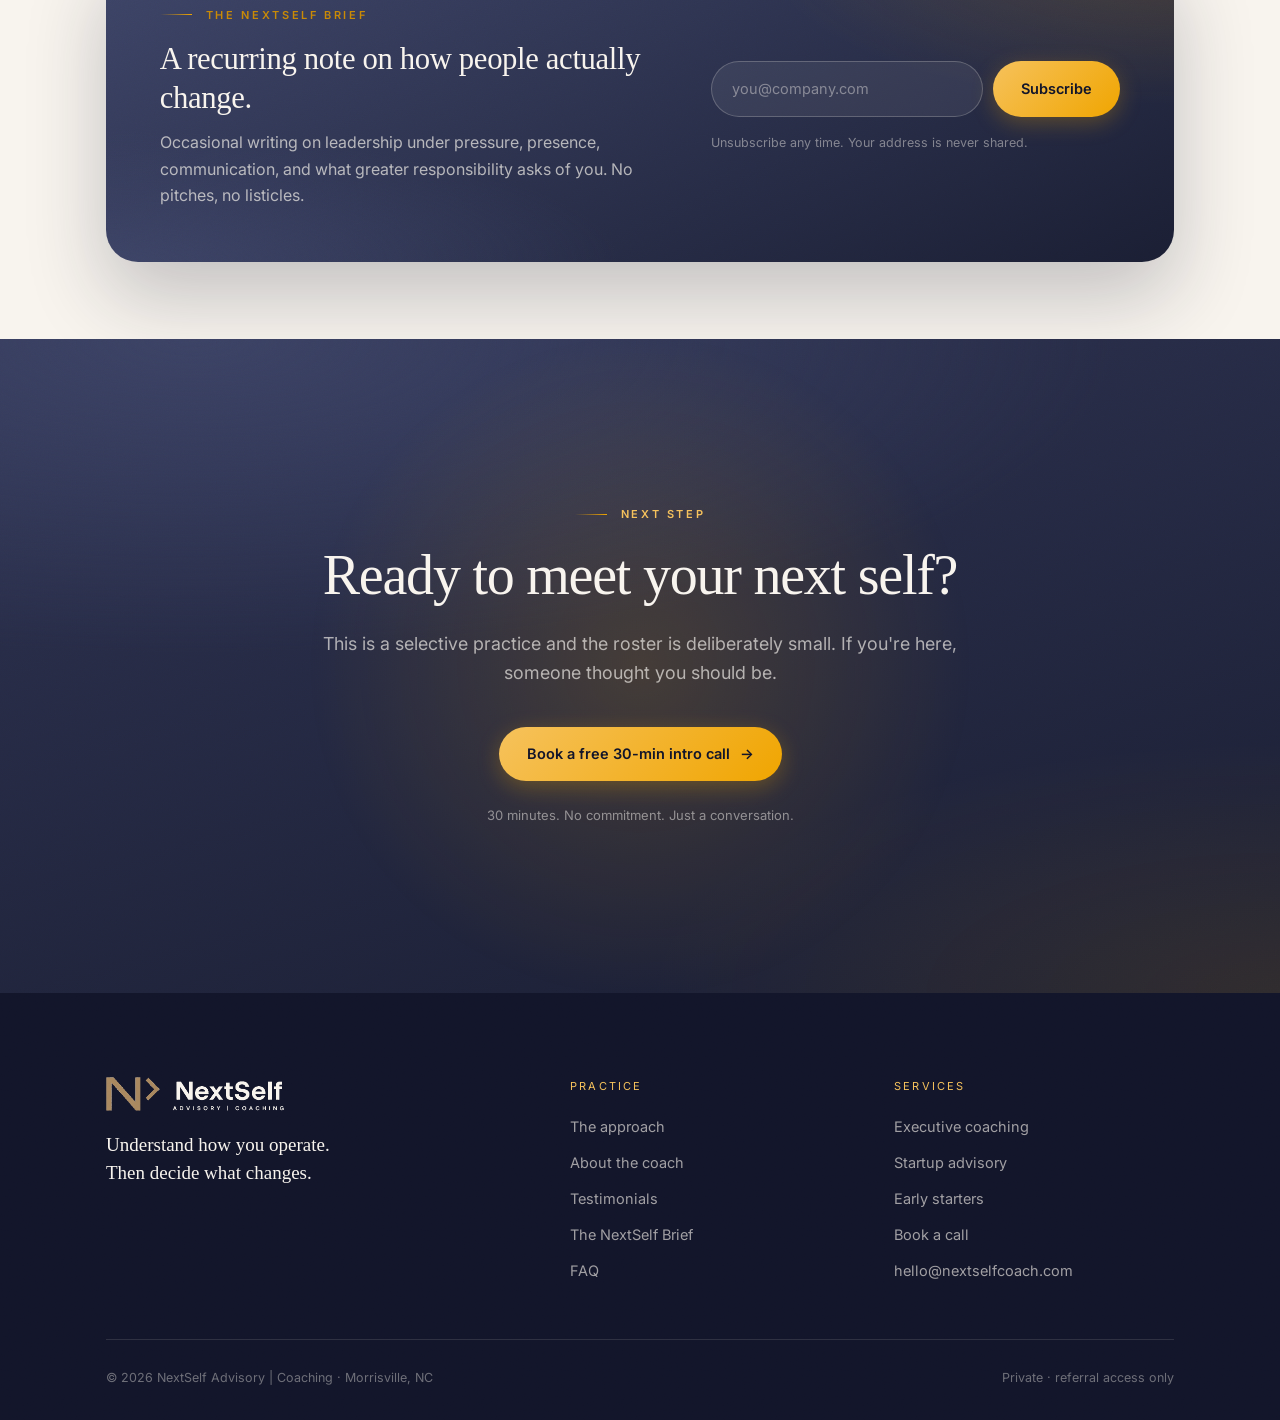
==== commit 29b7c123: "Remove the certified-mentor claim and rename the fourth pillar to Life & Purpose - Drop "Certified m" ====
--- a/index.html
+++ b/index.html
@@ -133,10 +133,8 @@
 <div class="marquee" aria-hidden="true">
   <div class="marquee-track">
     <span>30+ years leadership experience</span><span>5 industries · 4 continents</span>
-    <span>Certified mentor</span>
     <span>Board &amp; C-suite level</span><span>Teams of 50–150</span>
     <span>30+ years leadership experience</span><span>5 industries · 4 continents</span>
-    <span>Certified mentor</span>
     <span>Board &amp; C-suite level</span><span>Teams of 50–150</span>
   </div>
 </div>
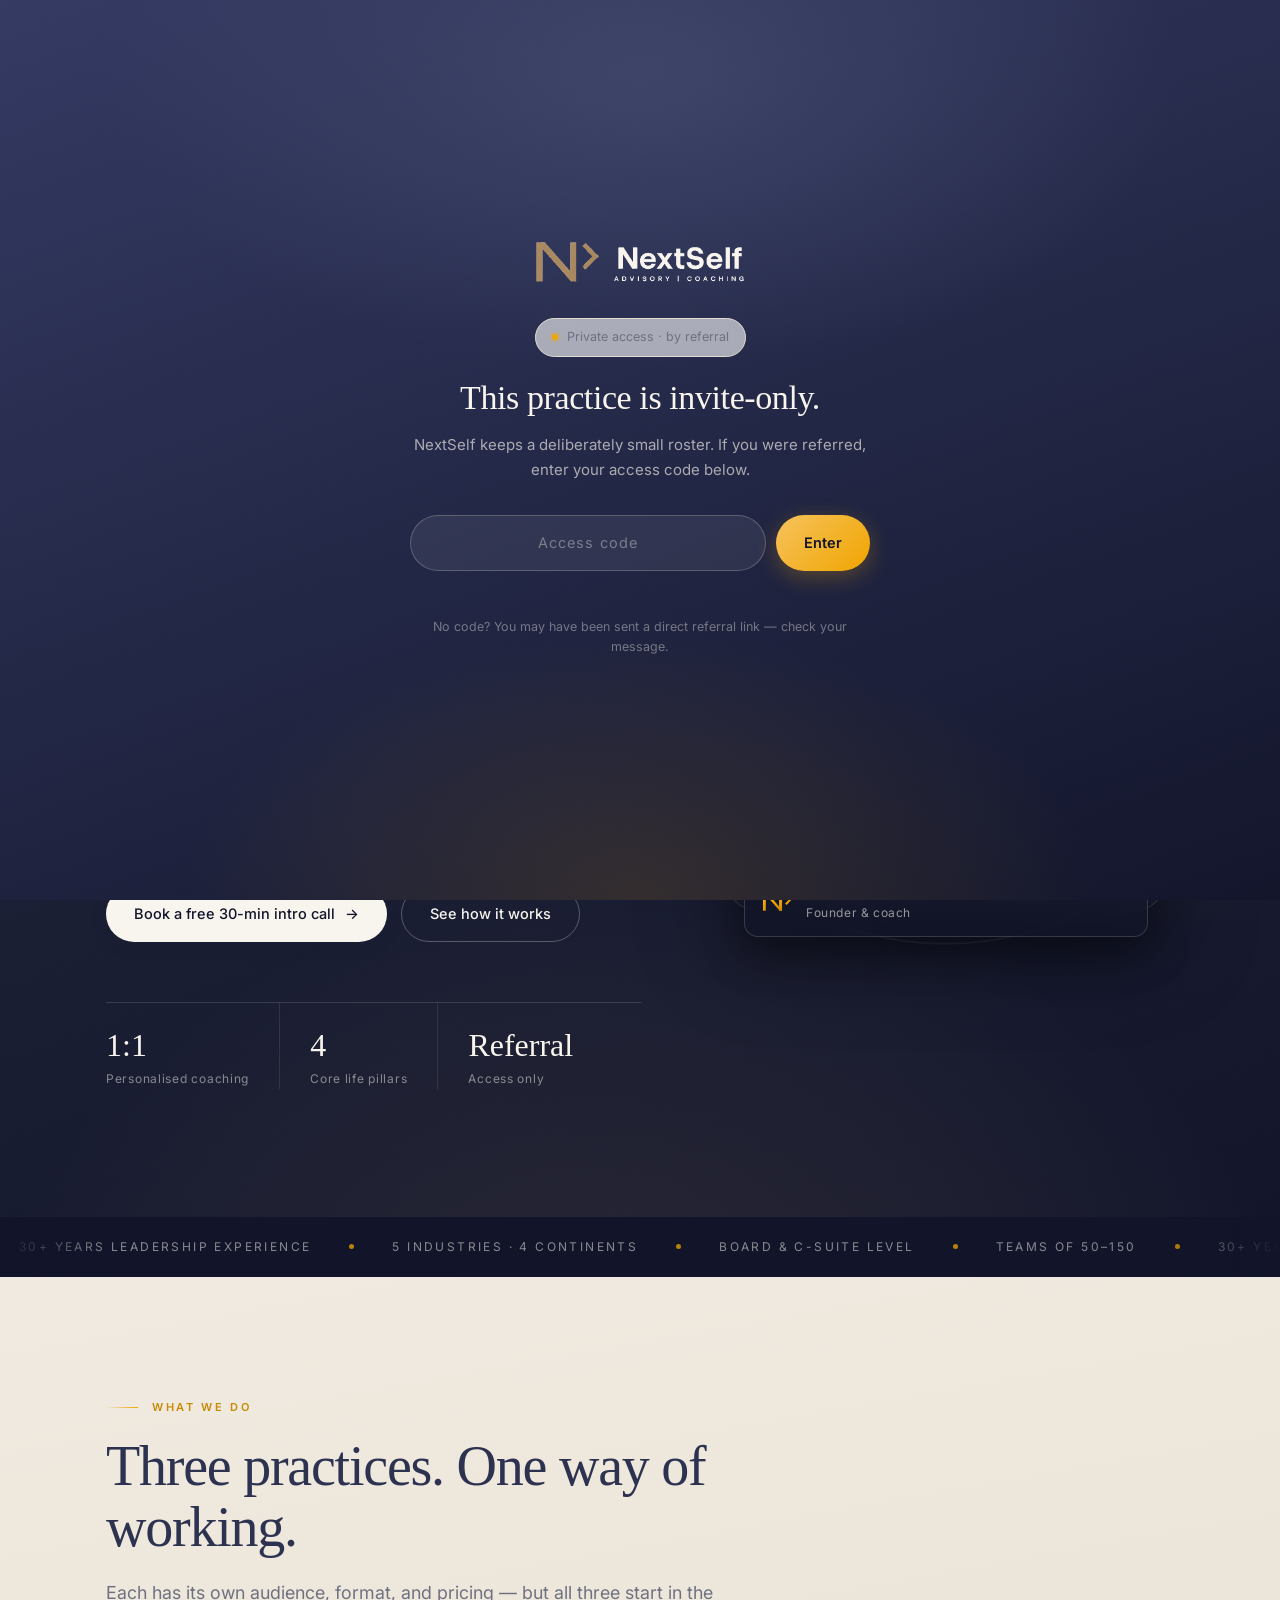
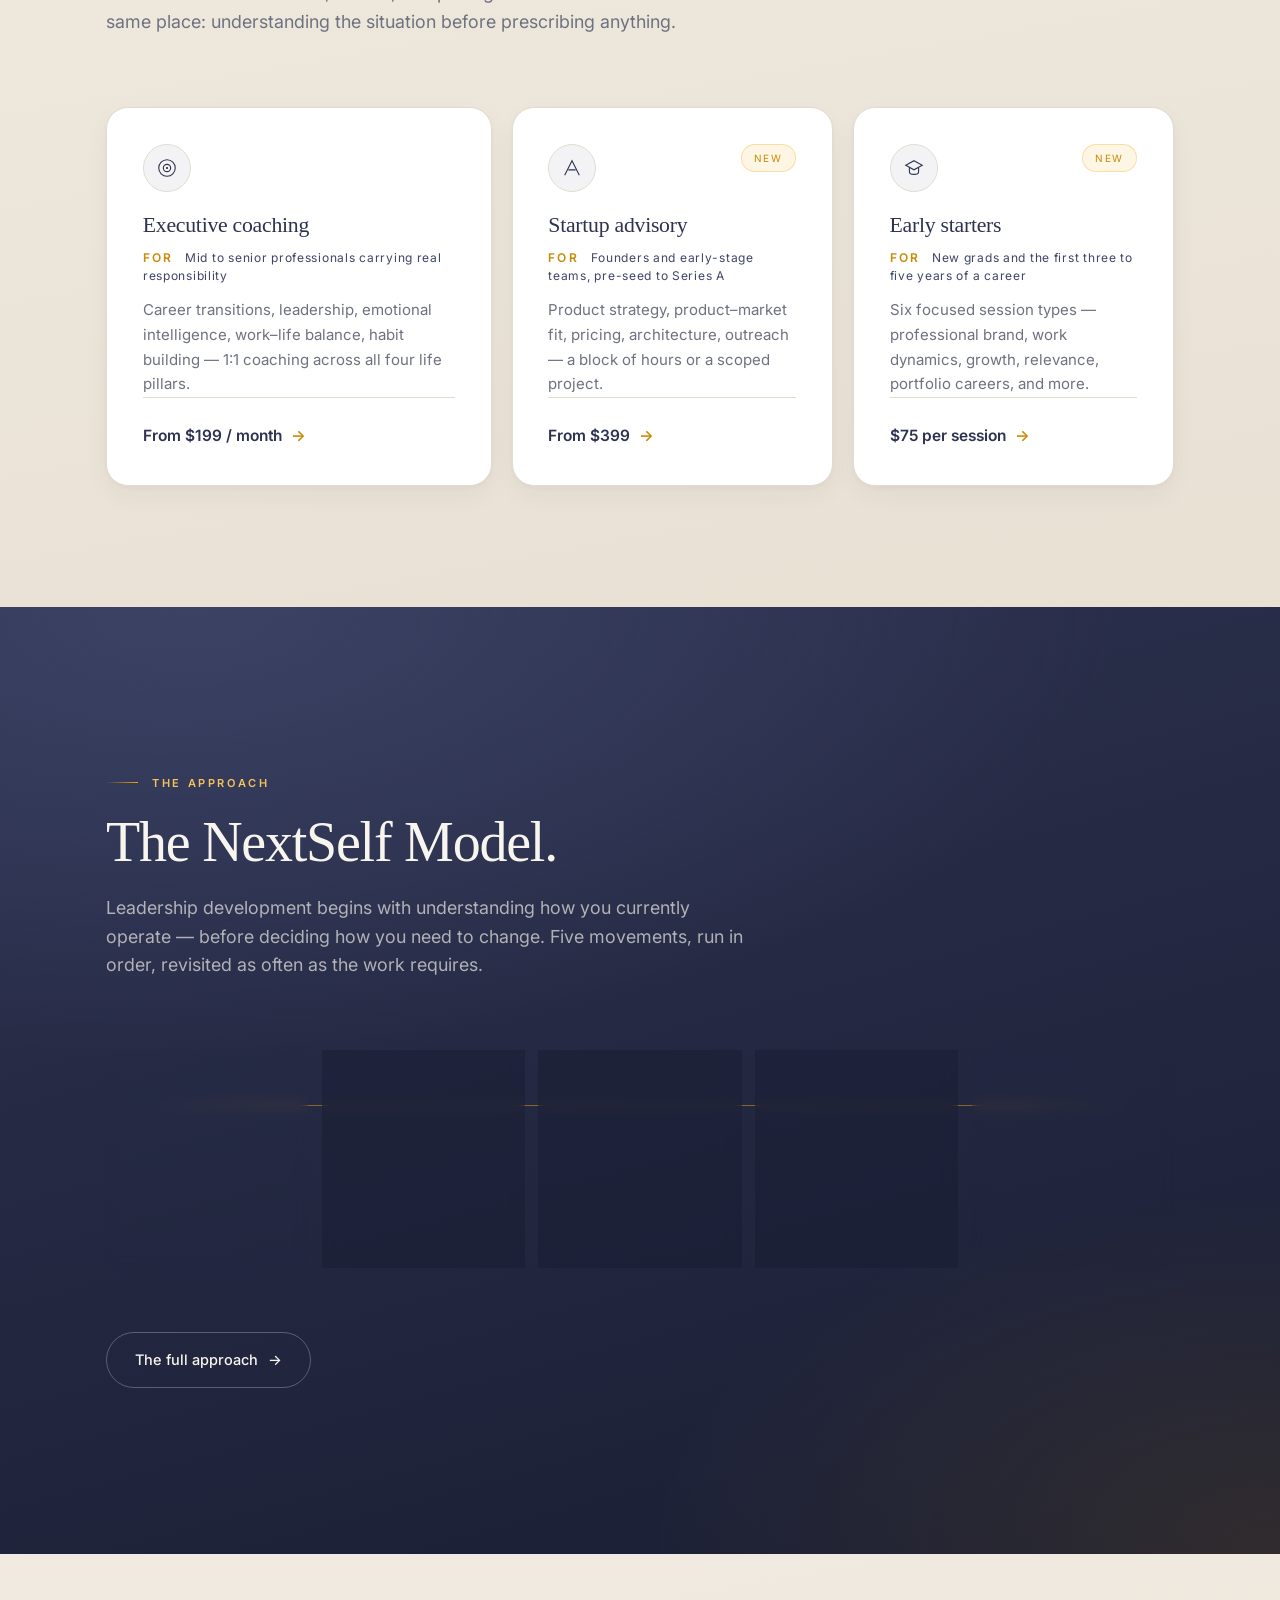
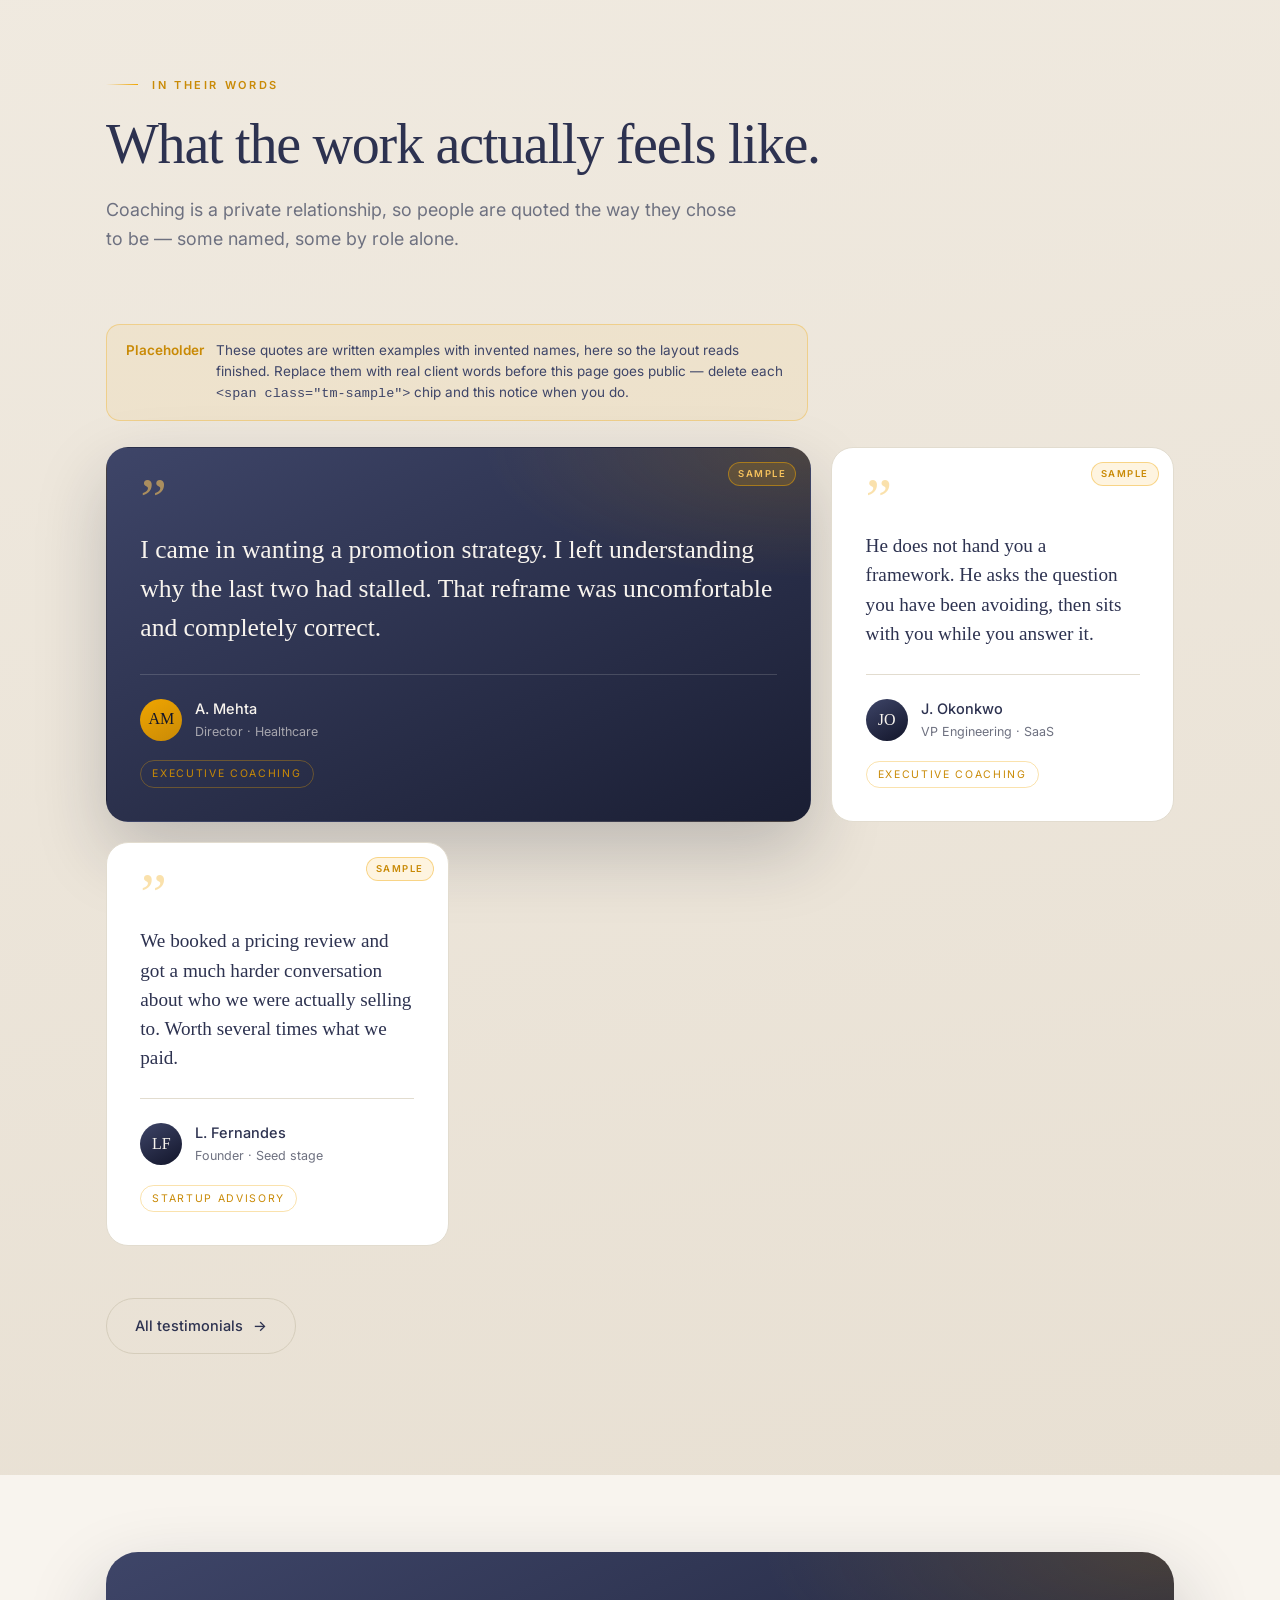
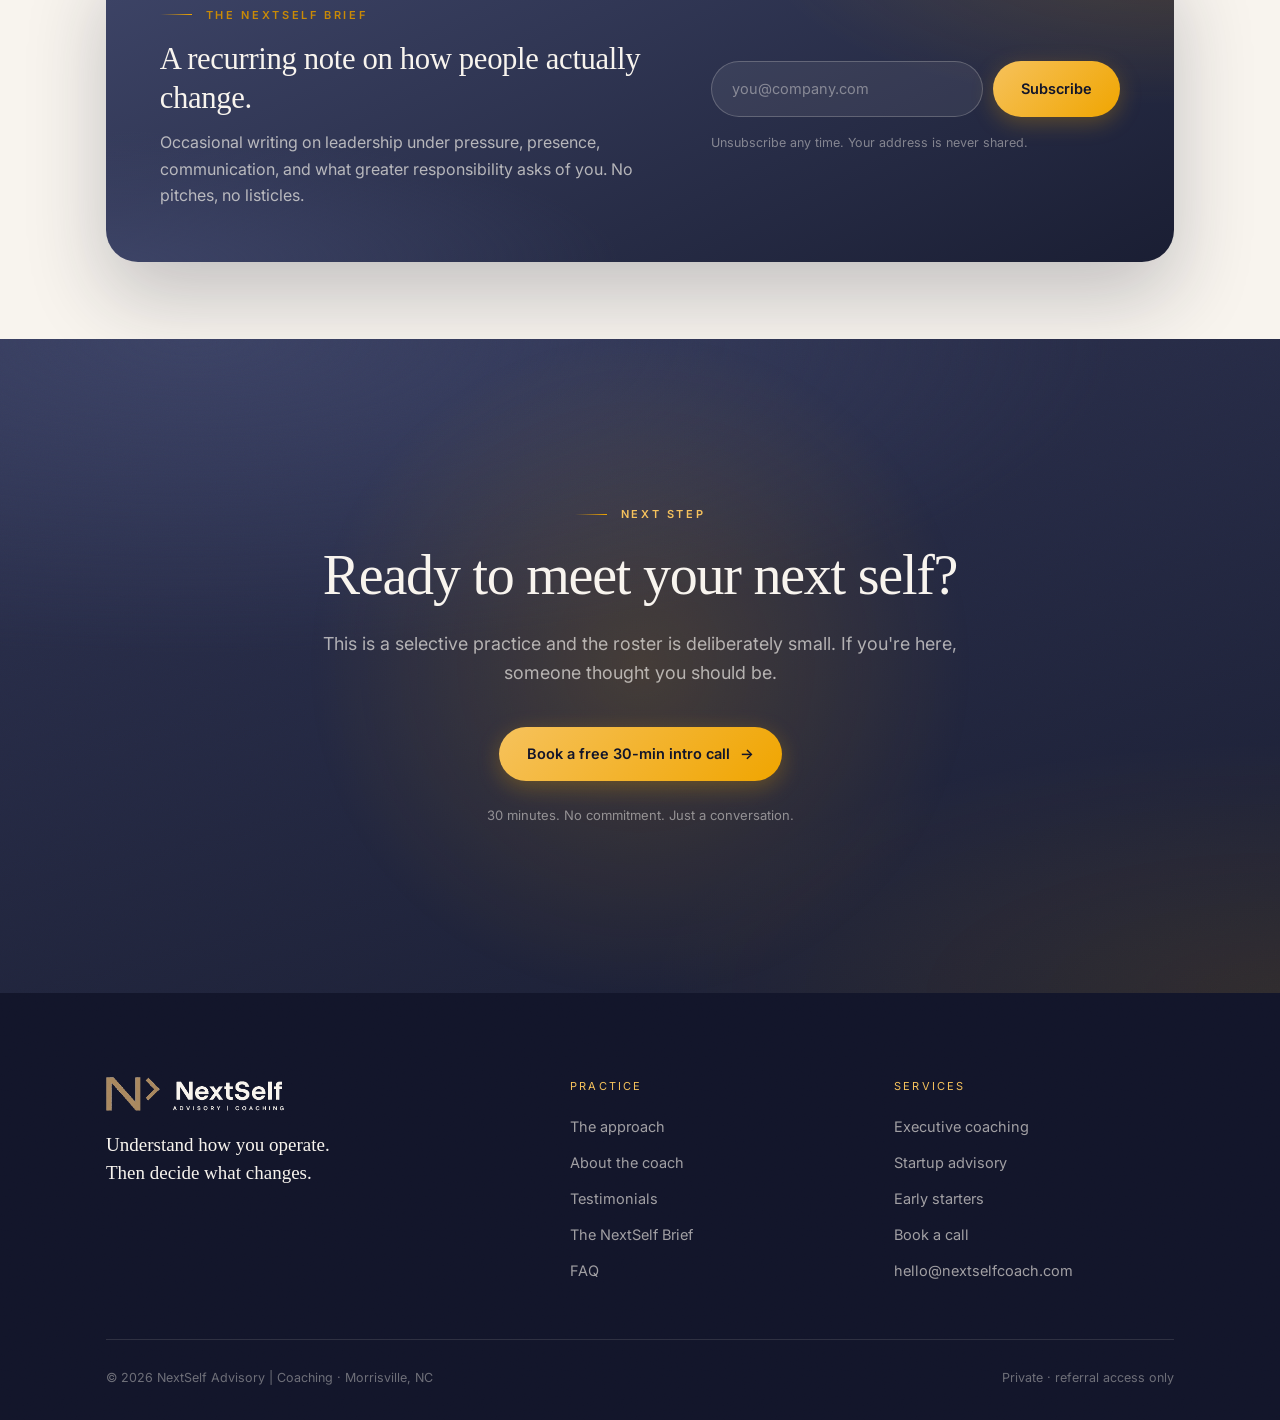
==== commit 253711a0: "Set the Early Starters session-type count to 6 in copy The hero stat, meta description, starter-pack" ====
--- a/index.html
+++ b/index.html
@@ -177,7 +177,7 @@
         </svg>
         <h3 class="h3">Early starters</h3>
         <p class="who"><b>For</b> New grads and the first three to five years of a career</p>
-        <p class="body">Eight focused session types — professional brand, work dynamics, growth, relevance, portfolio careers, and more.</p>
+        <p class="body">Six focused session types — professional brand, work dynamics, growth, relevance, portfolio careers, and more.</p>
         <div class="route-foot"><a class="link-arrow" href="early-starters.html">$75 per session <span class="arrow">→</span></a></div>
       </article>
     </div>
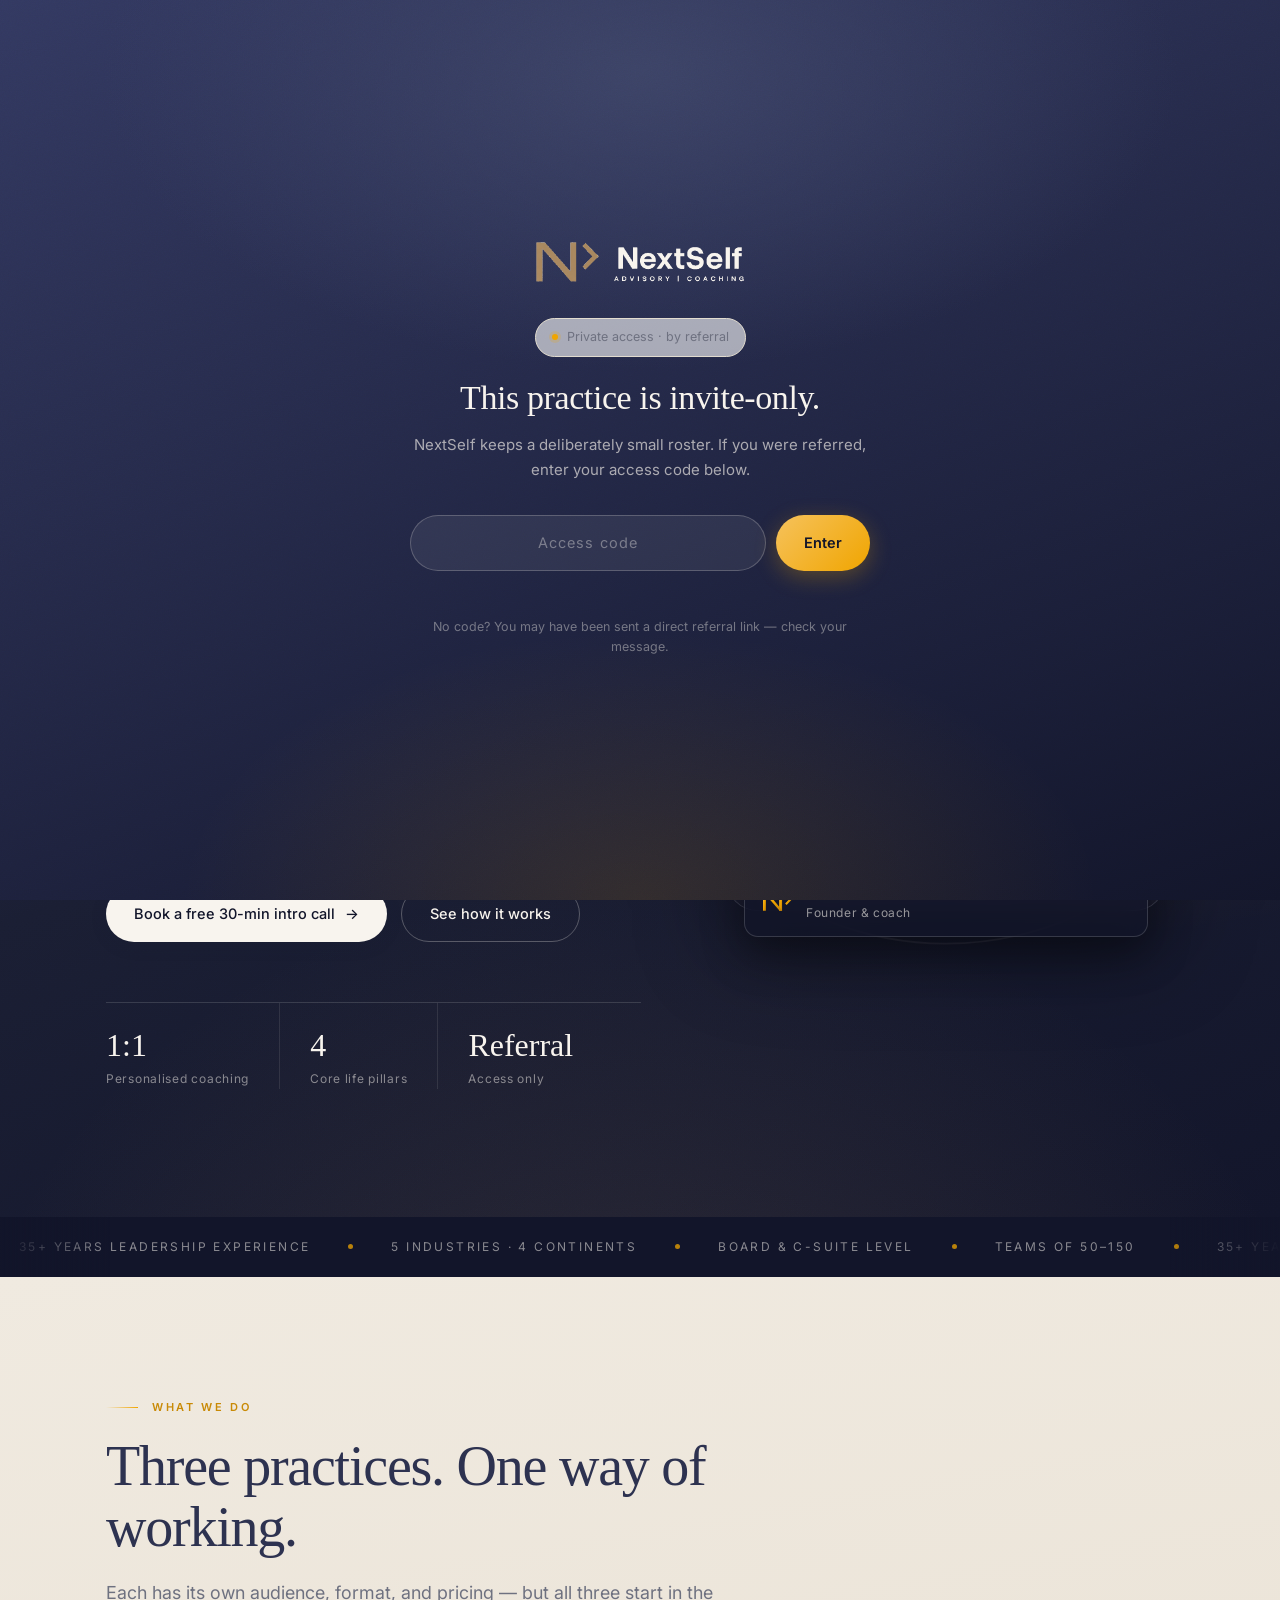
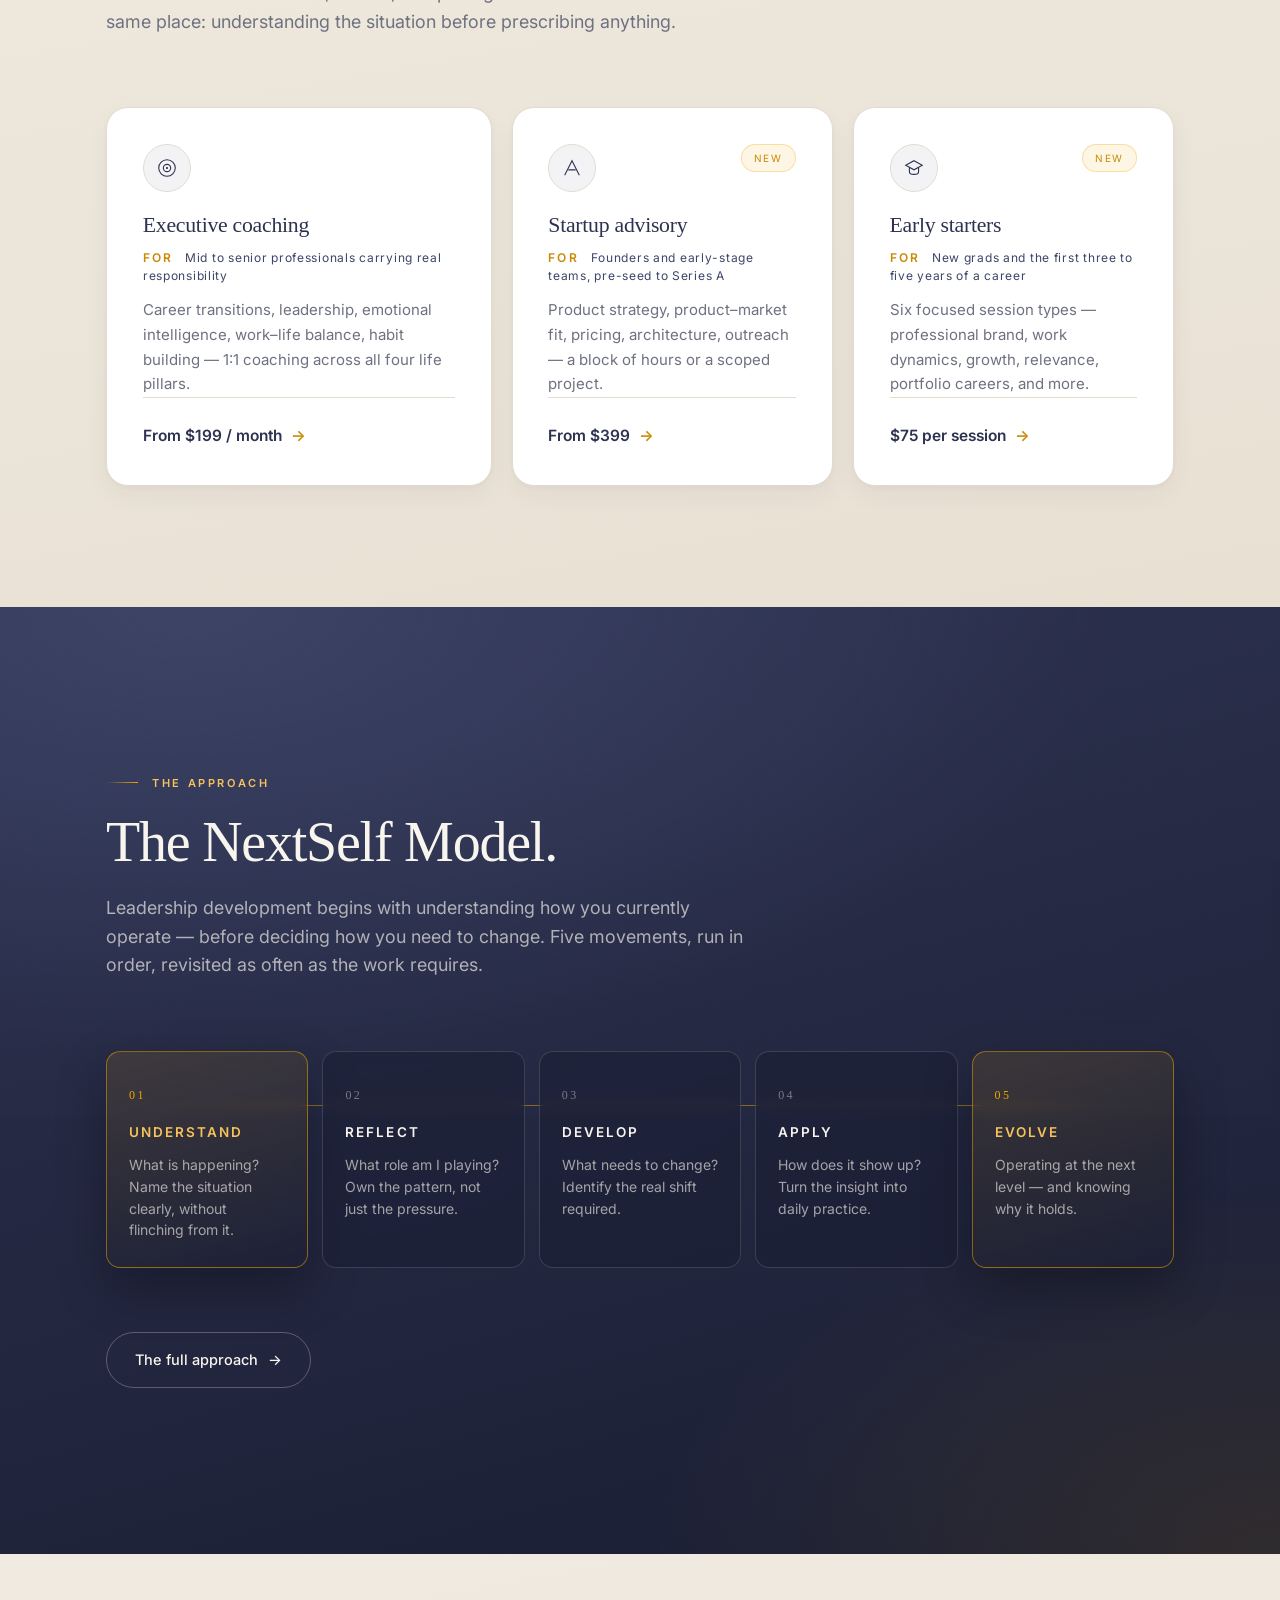
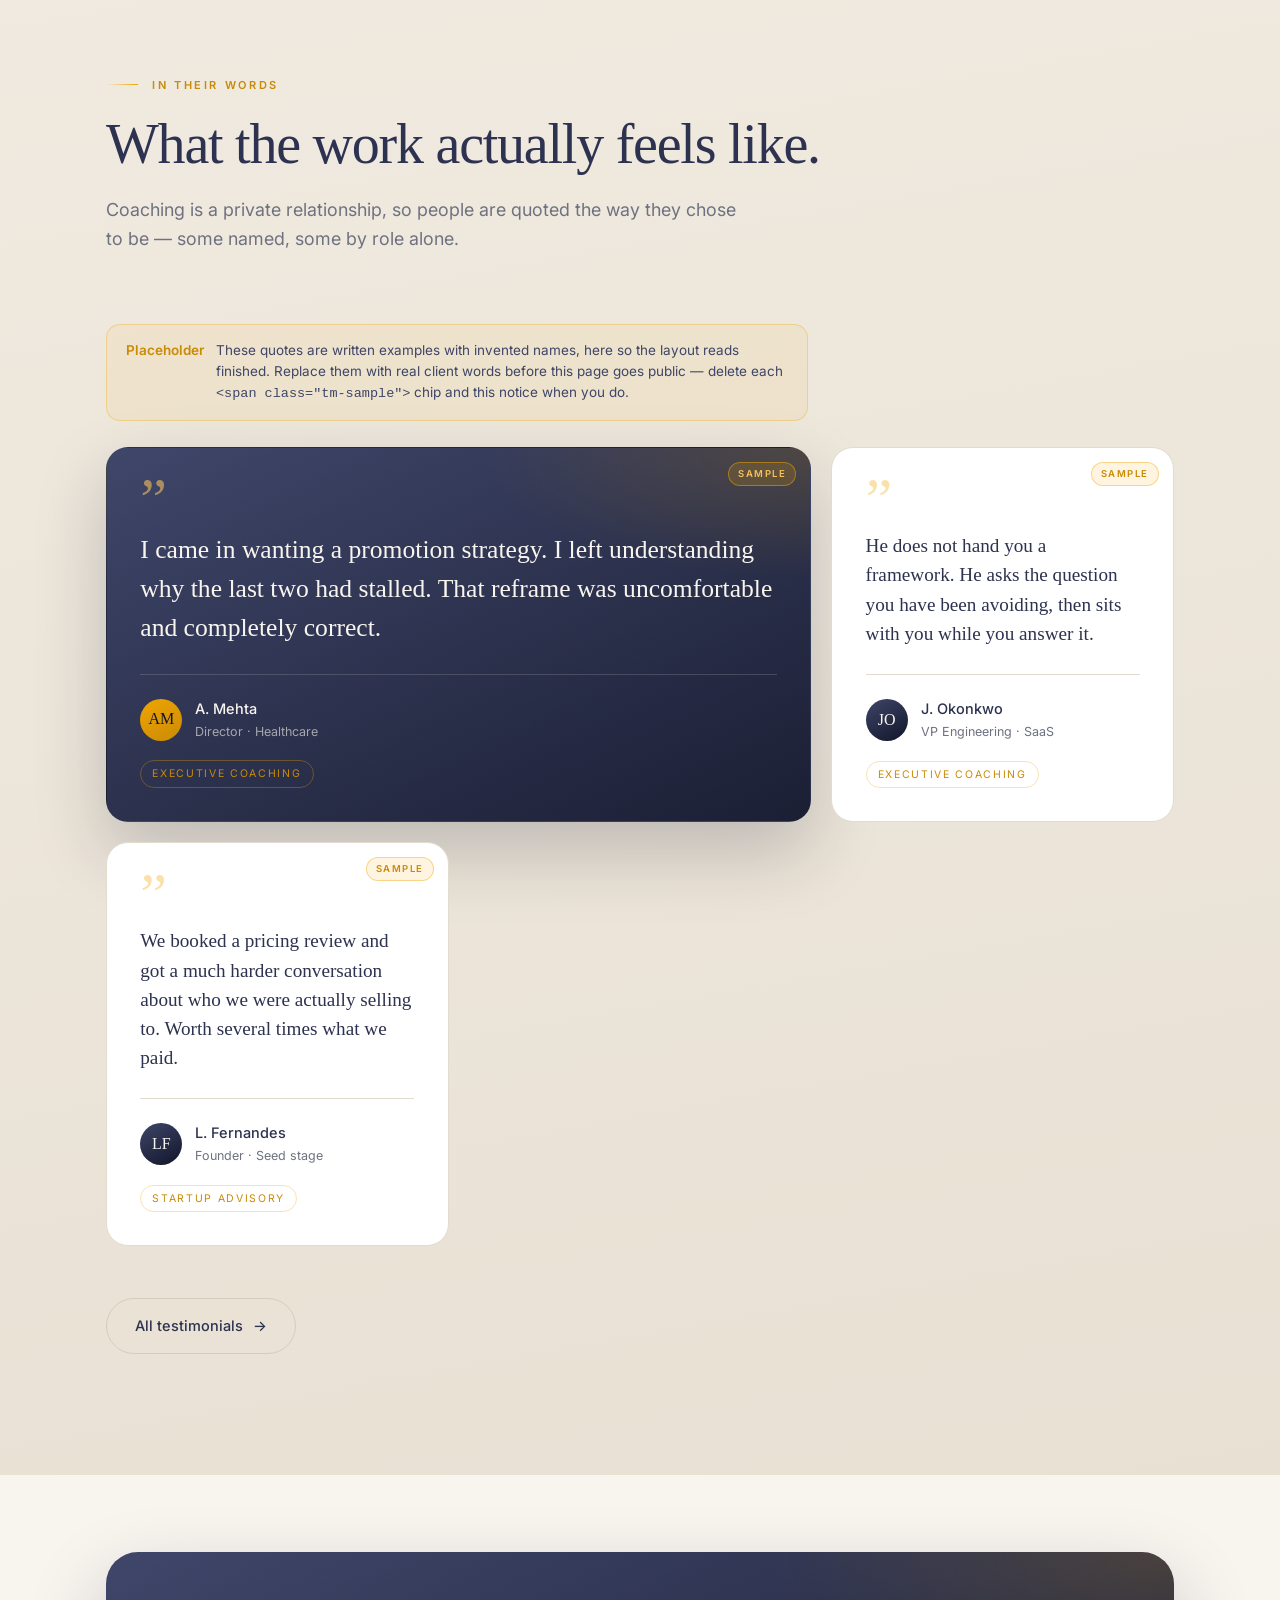
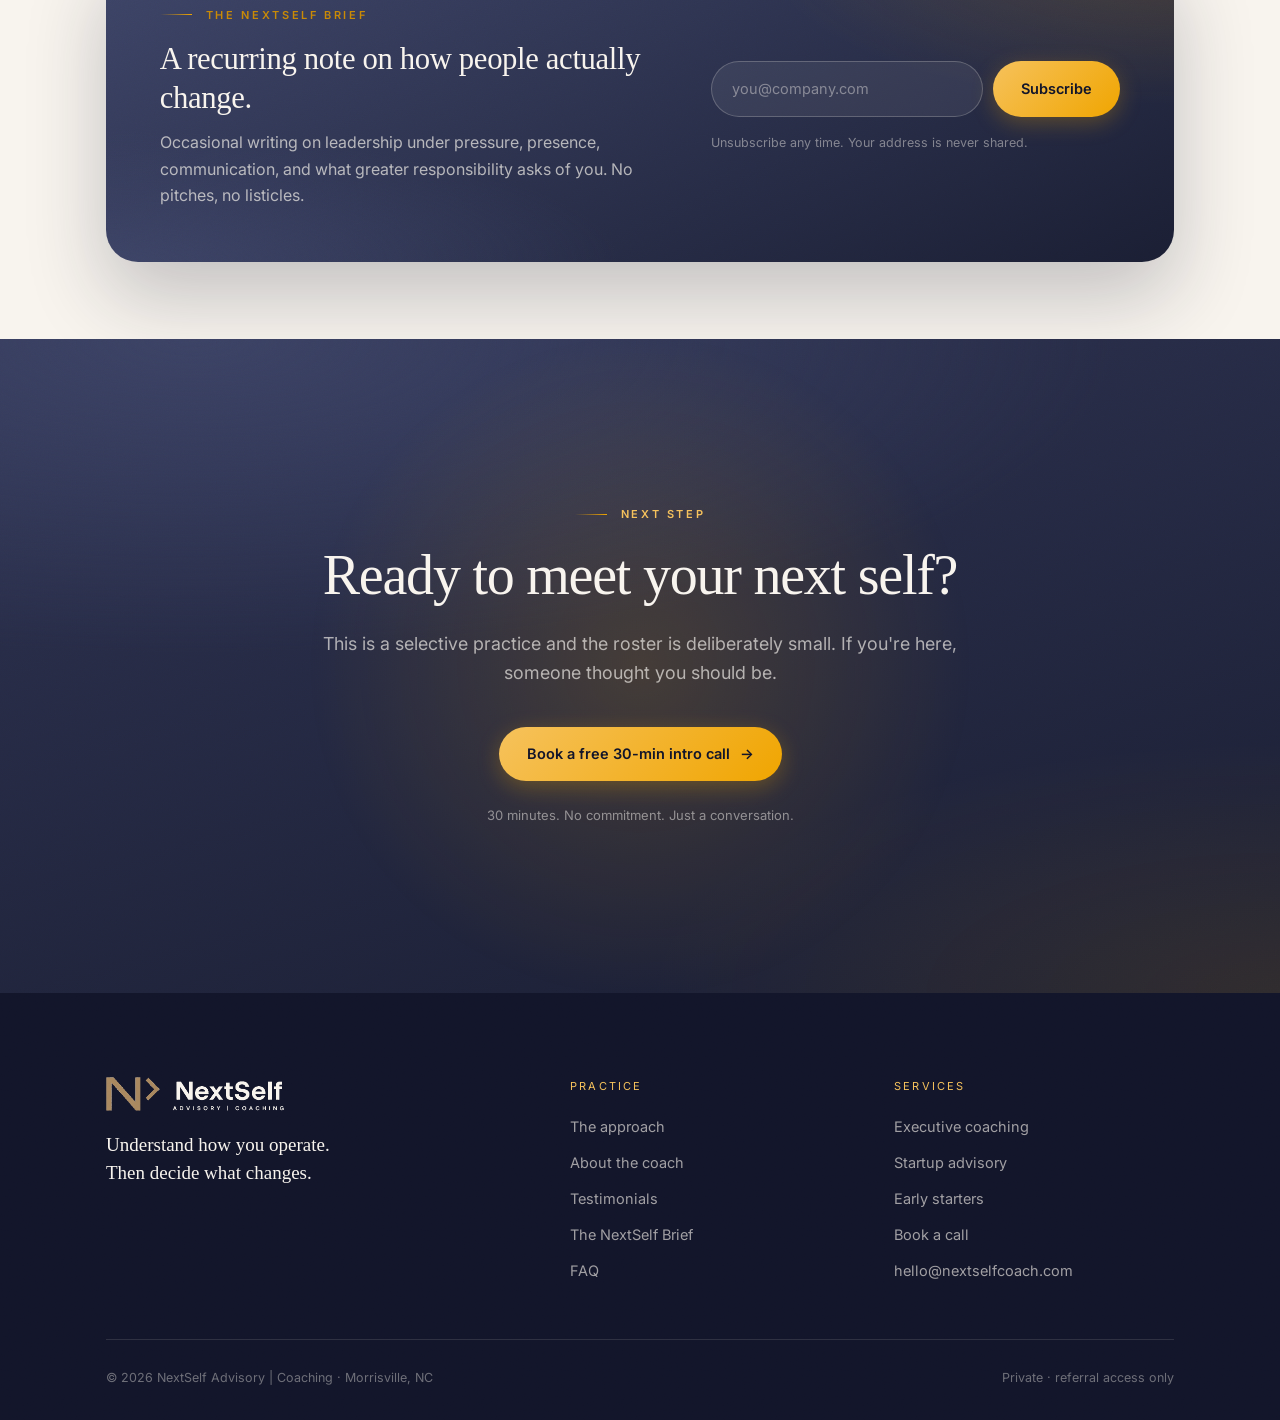
==== commit 3ec6fe78: "Update every "30+ years" reference to 35+ Badges, marquee, hero chip, FAQ bio, meta descriptions and" ====
--- a/index.html
+++ b/index.html
@@ -109,7 +109,7 @@
       <div class="hf-frame">
         <img src="assets/img/indrasanan.jpg" alt="Indrasanan Krishnan, founder and coach at NextSelf" width="900" height="738">
       </div>
-      <span class="hf-chip">30+ years at board level</span>
+      <span class="hf-chip">35+ years at board level</span>
       <figcaption class="hf-card">
         <svg class="hf-mark" viewBox="0 0 258 161" aria-hidden="true">
           <defs><linearGradient id="nsGold" x1="0" y1="0" x2="1" y2="1">
@@ -132,9 +132,9 @@
 
 <div class="marquee" aria-hidden="true">
   <div class="marquee-track">
-    <span>30+ years leadership experience</span><span>5 industries · 4 continents</span>
+    <span>35+ years leadership experience</span><span>5 industries · 4 continents</span>
     <span>Board &amp; C-suite level</span><span>Teams of 50–150</span>
-    <span>30+ years leadership experience</span><span>5 industries · 4 continents</span>
+    <span>35+ years leadership experience</span><span>5 industries · 4 continents</span>
     <span>Board &amp; C-suite level</span><span>Teams of 50–150</span>
   </div>
 </div>
--- a/assets/css/styles.css
+++ b/assets/css/styles.css
@@ -313,8 +313,10 @@
   position: fixed;
   top: 0; left: 0; right: 0;
   z-index: 60;
+  /* backdrop-filter is deliberately not transitioned: animating the blur over
+     content that is itself fading in makes Chrome and Safari ghost it. */
   transition: background-color 0.4s var(--ease), border-color 0.4s var(--ease),
-              backdrop-filter 0.4s var(--ease), padding 0.4s var(--ease);
+              padding 0.4s var(--ease);
   border-bottom: 1px solid transparent;
 }
 .nav-inner {
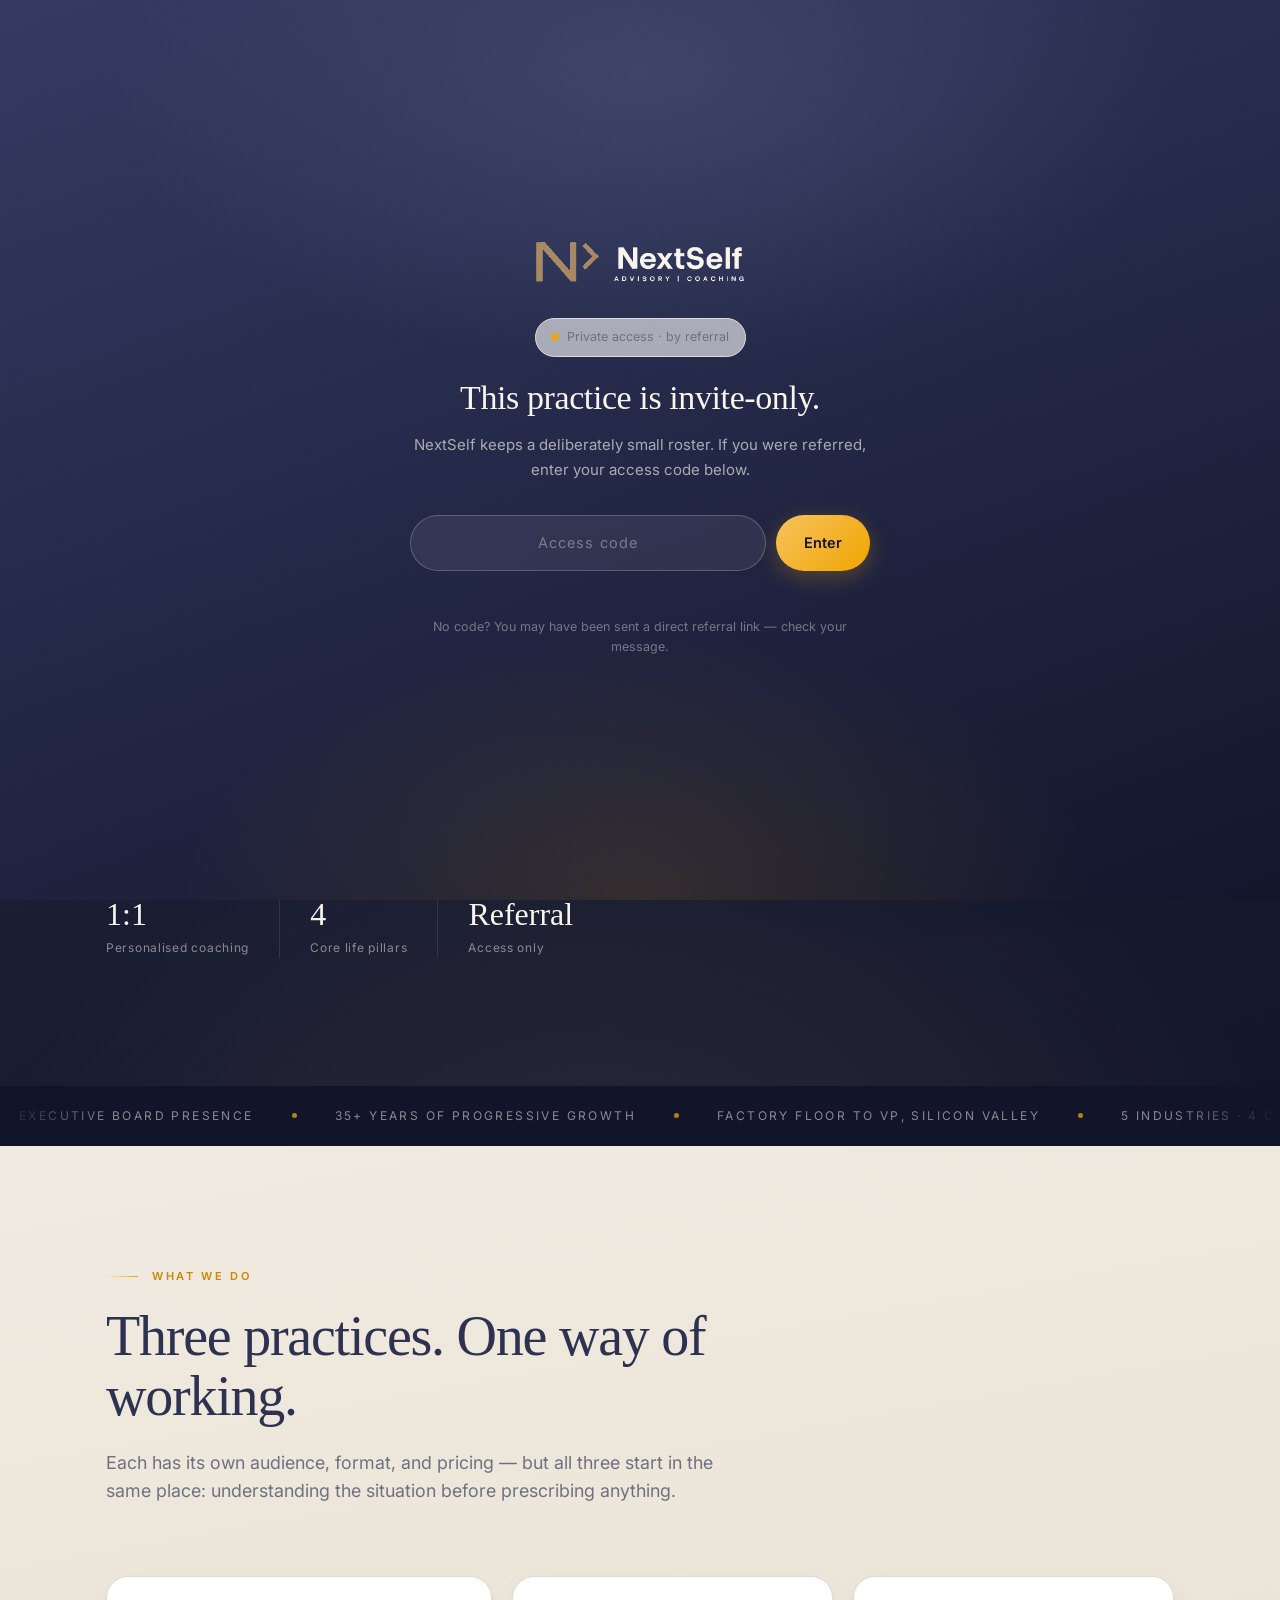
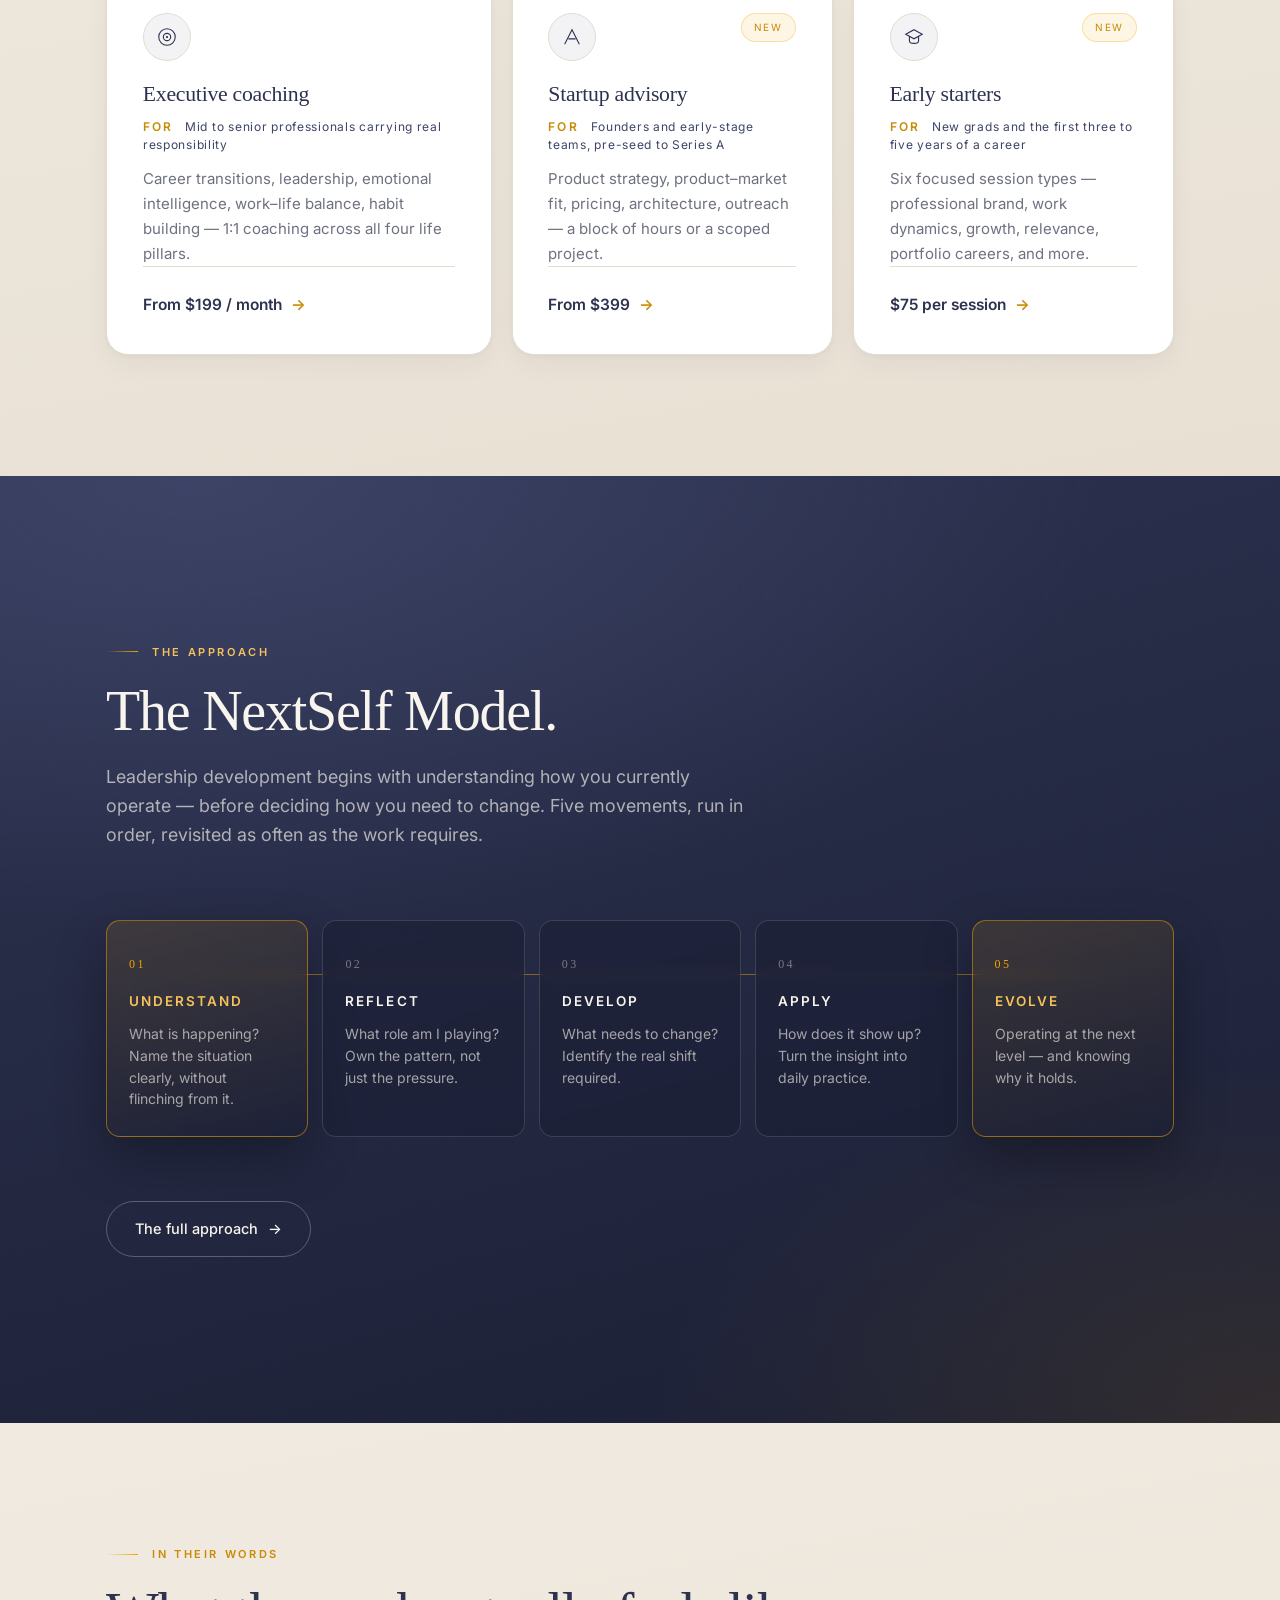
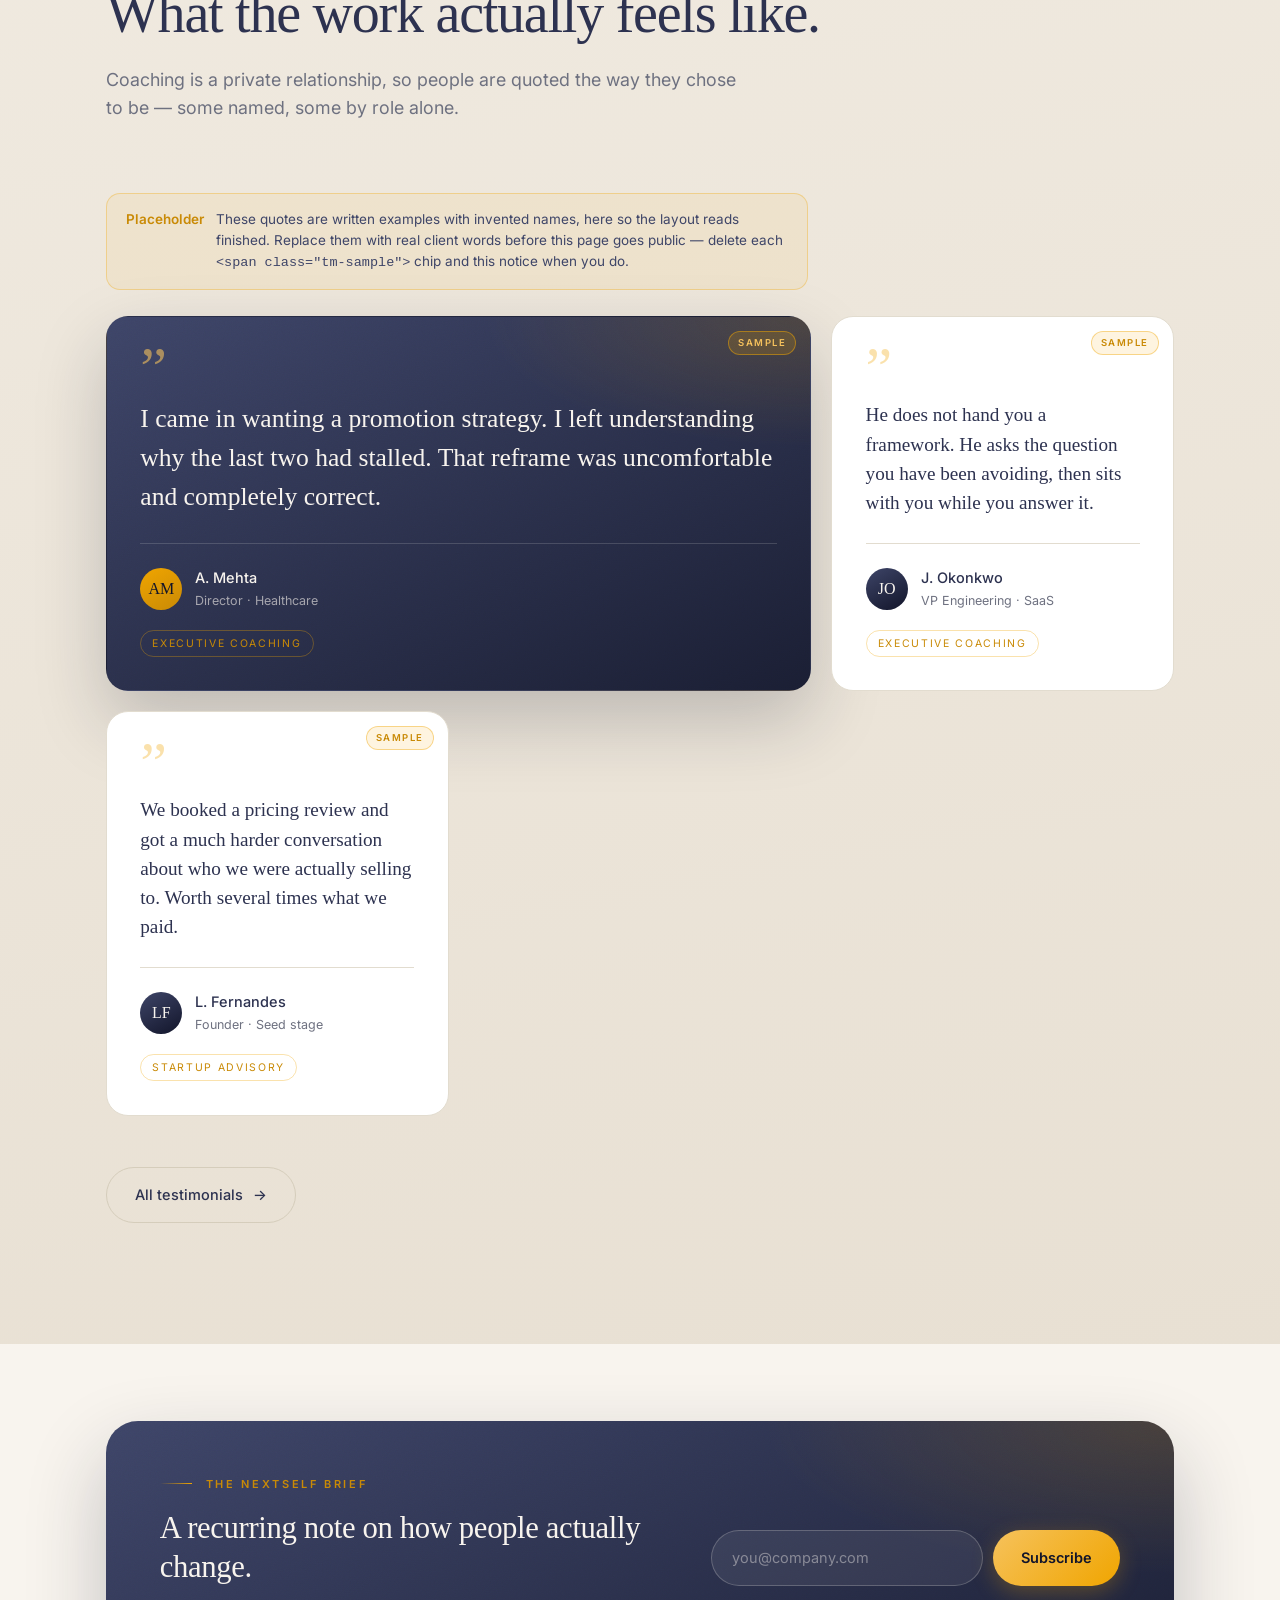
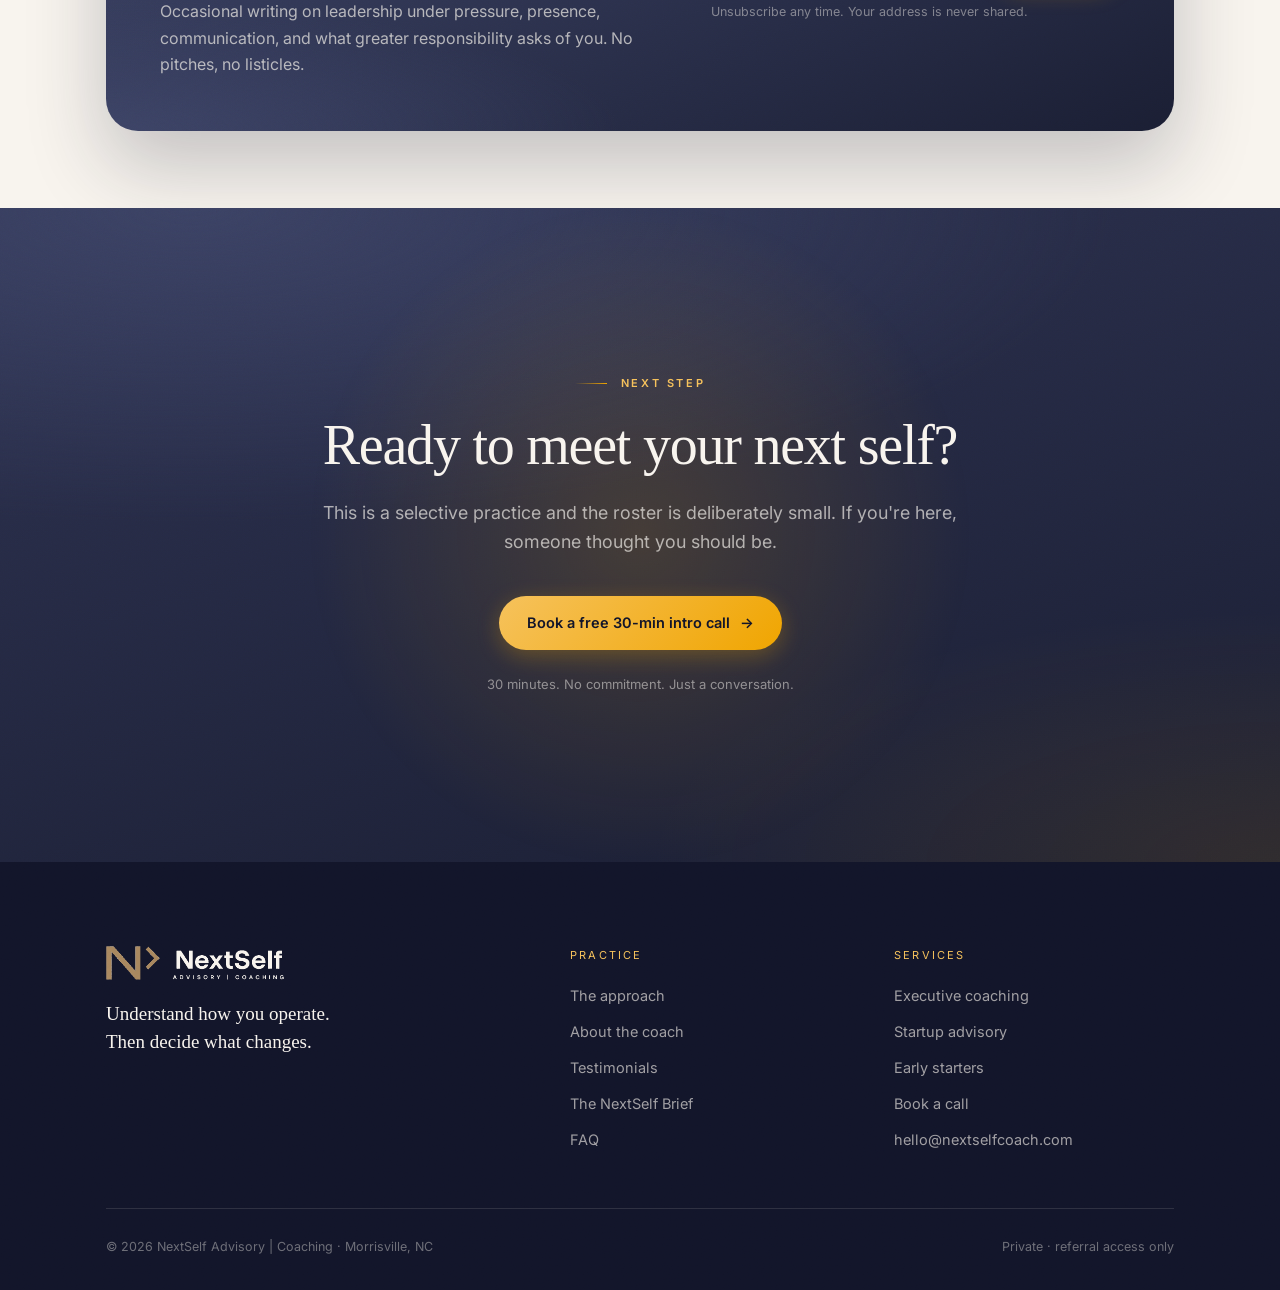
==== commit 2e2d2a93: "Homepage refresh: new hero copy, smaller portrait, updated ticker, clickable service cards - New her" ====
--- a/index.html
+++ b/index.html
@@ -9,7 +9,7 @@
 <link rel="icon" href="assets/img/mark.svg" type="image/svg+xml">
 <link rel="alternate icon" href="assets/img/mark.png" type="image/png">
 <meta property="og:title" content="NextSelf Advisory | Coaching">
-<meta property="og:description" content="Understand how you operate. Then decide what changes.">
+<meta property="og:description" content="You already have what it takes to build your next self. Let's start by exploring how you operate.">
 <meta property="og:type" content="website">
 <meta property="og:image" content="assets/img/wordmark.png">
 <link rel="preconnect" href="https://fonts.googleapis.com">
@@ -80,8 +80,8 @@
   <div class="wrap hero-grid">
     <div class="reveal">
       <p class="eyebrow">For mid to senior professionals</p>
-      <h1 class="display">Understand how you <span class="accent">operate</span>. Then decide what changes.</h1>
-      <p class="lede">NextSelf is a selective coaching practice for professionals carrying real responsibility — at work, and everywhere else at the same time. The work starts with an honest read on how you currently lead, not a template.</p>
+      <h1 class="display is-long">You already have what it takes to build your next self. Let's start by exploring how you <span class="accent">operate</span>.</h1>
+      <p class="lede">NextSelf is a selective coaching practice for mid to senior career professionals navigating the demands of work, life, culture, identity, and growth — all at once. You don't have to figure it out alone.</p>
       <div class="hero-actions">
         <a class="btn btn-primary" href="contact.html">Book a free 30-min intro call <span class="arrow">→</span></a>
         <a class="btn btn-ghost" href="approach.html">See how it works</a>
@@ -132,10 +132,15 @@
 
 <div class="marquee" aria-hidden="true">
   <div class="marquee-track">
-    <span>35+ years leadership experience</span><span>5 industries · 4 continents</span>
-    <span>Board &amp; C-suite level</span><span>Teams of 50–150</span>
-    <span>35+ years leadership experience</span><span>5 industries · 4 continents</span>
-    <span>Board &amp; C-suite level</span><span>Teams of 50–150</span>
+    <!-- Sector and engagement-type items (SaaS, transformations, ERP, CoE, M&A, alliances,
+         change & adoption, responsible tech, human-in-the-loop, ethical AI) still to come
+         from the client. Keep both halves of the track identical so the loop is seamless. -->
+    <span>Executive board presence</span><span>35+ years of progressive growth</span>
+    <span>Factory floor to VP, Silicon Valley</span>
+    <span>5 industries · 4 continents</span><span>Teams of 50–150</span>
+    <span>Executive board presence</span><span>35+ years of progressive growth</span>
+    <span>Factory floor to VP, Silicon Valley</span>
+    <span>5 industries · 4 continents</span><span>Teams of 50–150</span>
   </div>
 </div>
 
@@ -153,7 +158,7 @@
         <svg class="icon" width="26" height="26" viewBox="0 0 24 24" fill="none" stroke="currentColor" stroke-width="1.2" aria-hidden="true">
           <circle cx="12" cy="12" r="9"/><circle cx="12" cy="12" r="4"/><circle cx="12" cy="12" r="0.6" fill="currentColor"/>
         </svg>
-        <h3 class="h3">Executive coaching</h3>
+        <h3 class="h3"><a class="route-link" href="coaching.html">Executive coaching</a></h3>
         <p class="who"><b>For</b> Mid to senior professionals carrying real responsibility</p>
         <p class="body">Career transitions, leadership, emotional intelligence, work–life balance, habit building — 1:1 coaching across all four life pillars.</p>
         <div class="route-foot"><a class="link-arrow" href="coaching.html">From $199 / month <span class="arrow">→</span></a></div>
@@ -164,7 +169,7 @@
         <svg class="icon" width="26" height="26" viewBox="0 0 24 24" fill="none" stroke="currentColor" stroke-width="1.2" aria-hidden="true">
           <path d="M4 20 L12 4 L20 20"/><path d="M8 14 h8"/>
         </svg>
-        <h3 class="h3">Startup advisory</h3>
+        <h3 class="h3"><a class="route-link" href="startup-advisory.html">Startup advisory</a></h3>
         <p class="who"><b>For</b> Founders and early-stage teams, pre-seed to Series A</p>
         <p class="body">Product strategy, product–market fit, pricing, architecture, outreach — a block of hours or a scoped project.</p>
         <div class="route-foot"><a class="link-arrow" href="startup-advisory.html">From $399 <span class="arrow">→</span></a></div>
@@ -175,7 +180,7 @@
         <svg class="icon" width="26" height="26" viewBox="0 0 24 24" fill="none" stroke="currentColor" stroke-width="1.2" aria-hidden="true">
           <path d="M12 4 L21 9 L12 14 L3 9 Z"/><path d="M7 11.5 V16 c0 1.7 2.2 3 5 3 s5-1.3 5-3 v-4.5"/>
         </svg>
-        <h3 class="h3">Early starters</h3>
+        <h3 class="h3"><a class="route-link" href="early-starters.html">Early starters</a></h3>
         <p class="who"><b>For</b> New grads and the first three to five years of a career</p>
         <p class="body">Six focused session types — professional brand, work dynamics, growth, relevance, portfolio careers, and more.</p>
         <div class="route-foot"><a class="link-arrow" href="early-starters.html">$75 per session <span class="arrow">→</span></a></div>
--- a/assets/css/styles.css
+++ b/assets/css/styles.css
@@ -422,6 +422,8 @@
   align-items: center;
 }
 .hero h1 { margin: 26px 0 28px; max-width: 14ch; }
+/* Two-sentence headline: at full display size it ran to eight lines. */
+.hero h1.is-long { font-size: clamp(36px, 4.6vw, 62px); line-height: 1.08; max-width: 20ch; }
 .hero-actions { display: flex; flex-wrap: wrap; gap: 14px; margin-top: 40px; }
 
 .hero-meta {
@@ -1421,7 +1423,7 @@
   position: relative;
   margin: 0;
   width: 100%;
-  max-width: 440px;
+  max-width: 352px; /* 20% down from 440px, per client */
   margin-inline: auto;
   padding: 0 0 26px 0;
 }
@@ -1553,7 +1555,7 @@
 }
 
 @media (max-width: 1000px) {
-  .hero-figure { max-width: 380px; }
+  .hero-figure { max-width: 304px; }
 }
 @media (max-width: 560px) {
   .hf-chip { right: 0; font-size: 11px; padding: 7px 13px; }
@@ -1639,6 +1641,16 @@
 /* The NEW badge sat in the flow, so the two badged cards pushed their titles
    down and the three headings no longer lined up. Pin it to the corner. */
 .route { position: relative; }
+
+/* Whole card is the link. The title carries the real <a>; its ::after
+   stretches over the card so a click anywhere lands on the page. The price
+   link sits above it and goes to the same place. */
+.route .route-link { color: inherit; text-decoration: none; }
+.route .route-link::after { content: ""; position: absolute; inset: 0; z-index: 1; }
+.route .route-foot .link-arrow { position: relative; z-index: 2; }
+.route .route-link:focus-visible { outline: none; }
+.route:has(.route-link:focus-visible) { outline: 2px solid var(--gold); outline-offset: 3px; }
+.route:hover .route-link { color: var(--indigo); }
 .route .badge {
   position: absolute;
   top: clamp(26px, 2.8vw, 38px);
